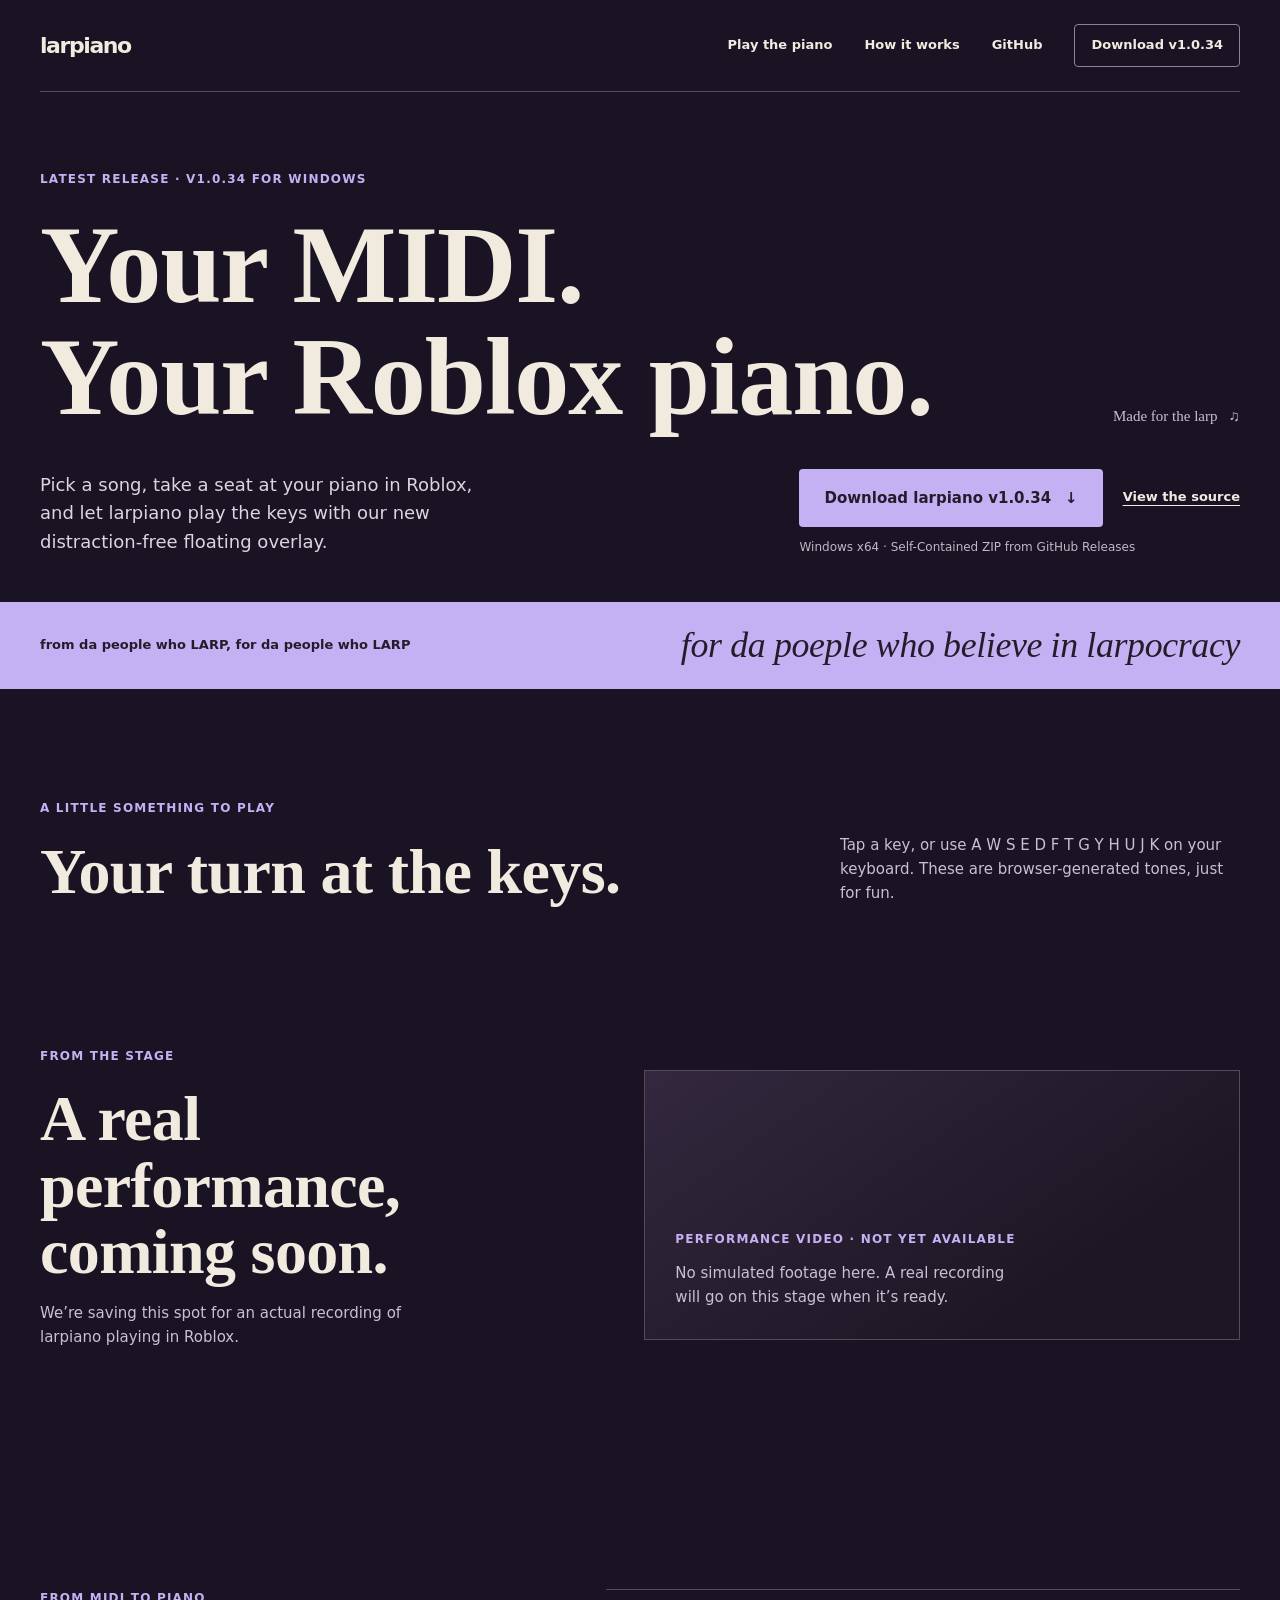
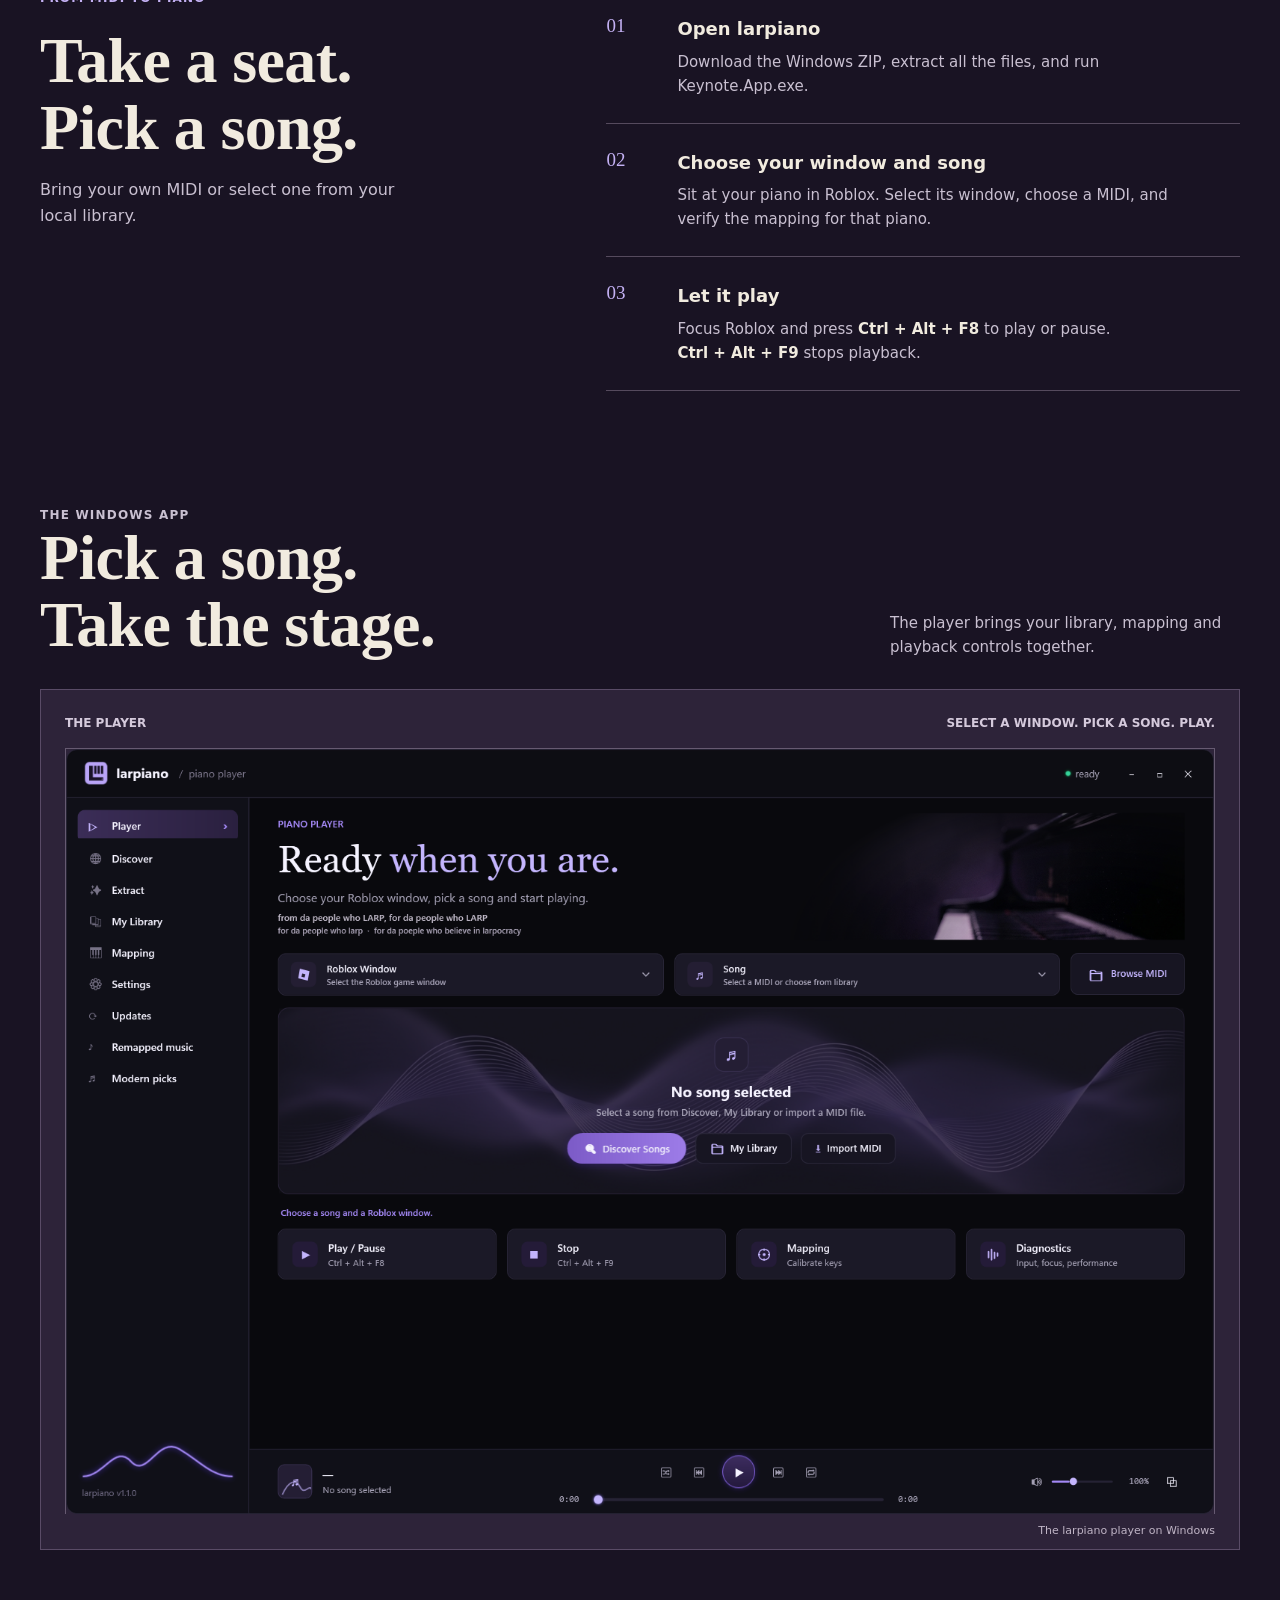
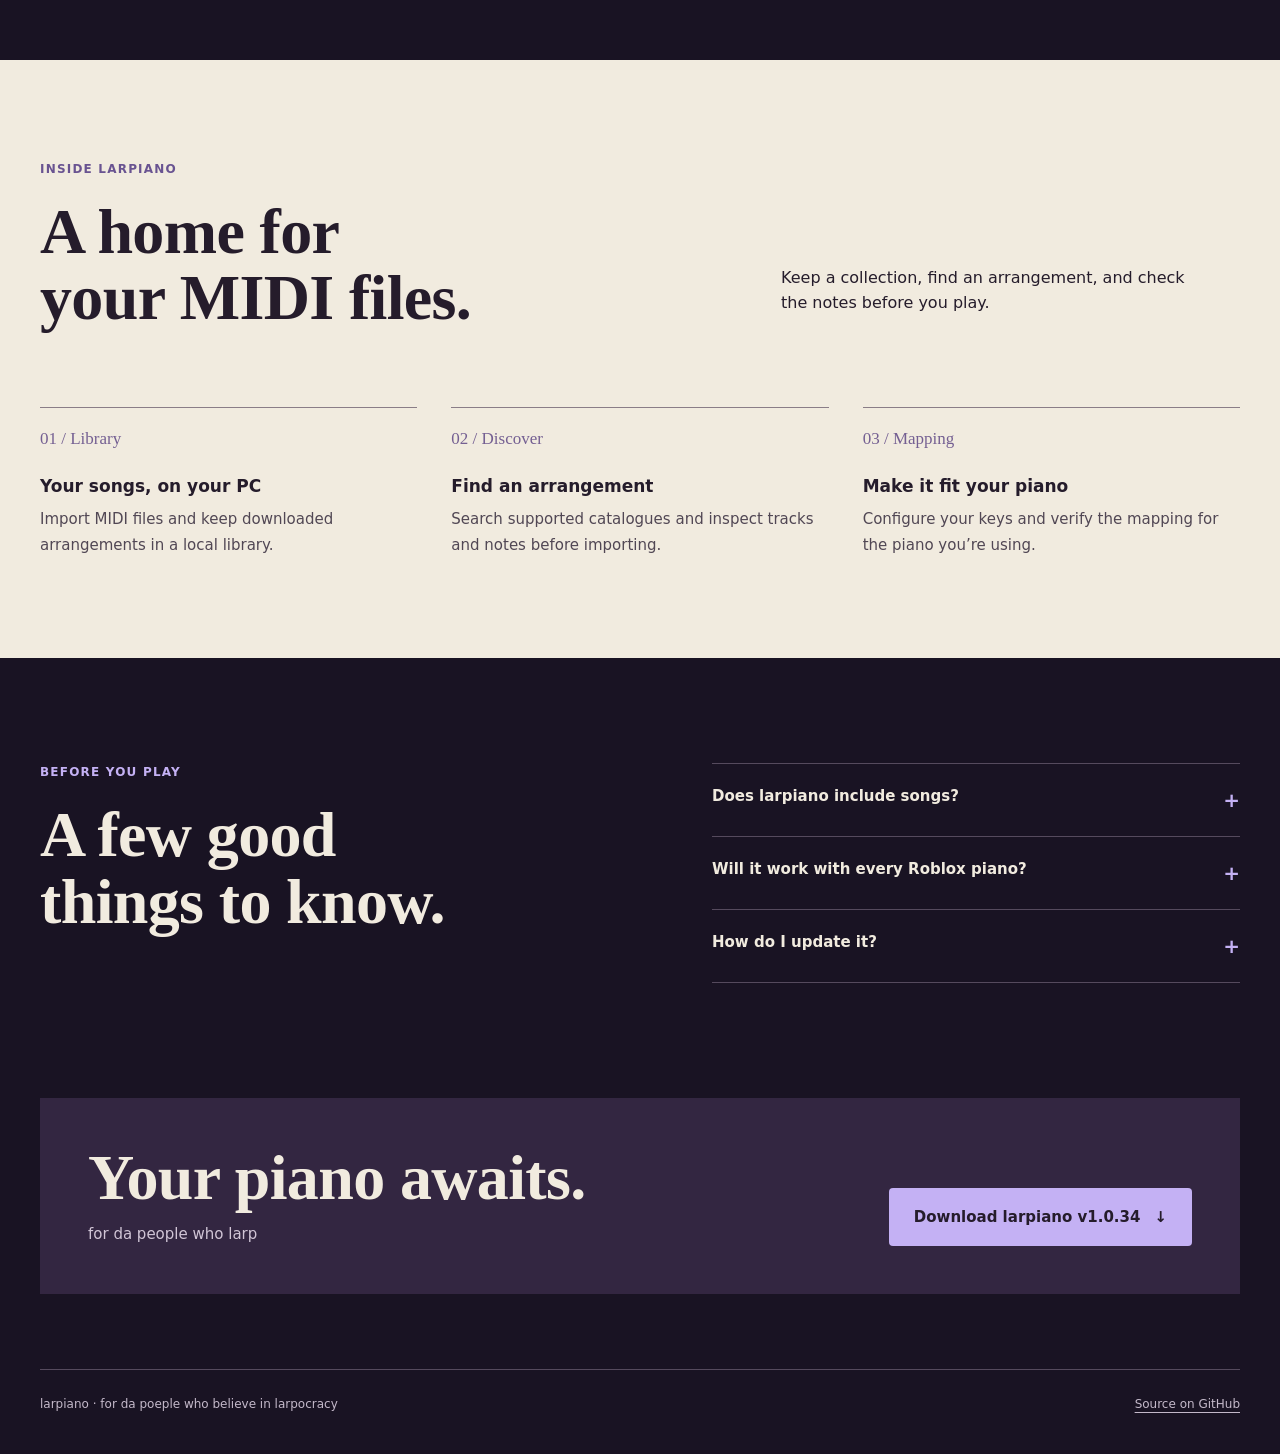
==== website/index.html @ 7418c9a8 "feat(website): update landing page download references for version 1.0.34" ====
<!doctype html>
<html lang="en">
<head>
<meta charset="utf-8">
<meta name="viewport" content="width=device-width, initial-scale=1">
<meta name="description" content="larpiano is a Windows MIDI player for Roblox pianos. Choose a song, focus your piano and play.">
<link rel="canonical" href="https://larpiano.portways.app/">
<meta property="og:type" content="website">
<meta property="og:site_name" content="larpiano">
<meta property="og:title" content="larpiano | for da people who larp">
<meta property="og:description" content="Pick a MIDI, take a seat at your Roblox piano, and let larpiano play the keys.">
<meta property="og:url" content="https://larpiano.portways.app/">
<meta property="og:image" content="https://larpiano.portways.app/assets/social-preview.png">
<meta property="og:image:type" content="image/png">
<meta property="og:image:width" content="1200">
<meta property="og:image:height" content="630">
<meta property="og:image:alt" content="larpiano: Your MIDI. Your Roblox piano. A piano-roll illustration.">
<meta name="twitter:card" content="summary_large_image">
<meta name="twitter:title" content="larpiano | for da people who larp">
<meta name="twitter:description" content="Pick a MIDI, take a seat at your Roblox piano, and let larpiano play the keys.">
<meta name="twitter:image" content="https://larpiano.portways.app/assets/social-preview.png">
<meta name="twitter:image:alt" content="larpiano: Your MIDI. Your Roblox piano. A piano-roll illustration.">
<meta name="theme-color" content="#191323">
<link rel="icon" href="assets/favicon.svg" type="image/svg+xml">
<title>larpiano | for da people who larp</title>
<link rel="stylesheet" href="piano.css">
<link rel="stylesheet" href="demo.css">
<script defer src="piano.js"></script>
<script defer src="demo.js"></script>
<link rel="preload" href="assets/fonts/manrope.ttf" as="font" type="font/ttf" crossorigin>
<link rel="preload" href="assets/fonts/fraunces.ttf" as="font" type="font/ttf" crossorigin>
<style>
@font-face{font-family:Manrope;src:url('assets/fonts/manrope.ttf') format('truetype');font-weight:200 800;font-display:swap}
@font-face{font-family:Fraunces;src:url('assets/fonts/fraunces.ttf') format('truetype');font-weight:100 900;font-display:swap}
:root{color-scheme:dark;--dark:#191323;--paper:#f1ebdf;--lavender:#c4b1f4;--muted:#c9c0d1;--line:#554a5d;--ink:#251c2b;--wrap:1320px}
*{box-sizing:border-box}html{scroll-behavior:smooth}body{margin:0;background:var(--dark);color:var(--paper);font:15px/1.6 Manrope,system-ui,sans-serif}a{color:inherit;cursor:pointer}a:focus-visible,summary:focus-visible{outline:3px solid var(--lavender);outline-offset:5px}a:hover{text-decoration-thickness:2px}a:active{opacity:.75}img{display:block;max-width:100%}.wrap{width:min(var(--wrap),calc(100% - 80px));margin-inline:auto}
.nav{height:92px;display:flex;align-items:center;justify-content:space-between;border-bottom:1px solid var(--line)}.wordmark{font-size:22px;letter-spacing:-.065em;font-weight:800;text-decoration:none}.nav-links{display:flex;align-items:center;gap:32px}.nav-links a{text-decoration:none;font-size:13px;font-weight:700}.nav-links a:hover{text-decoration:underline;text-underline-offset:5px}.nav-download{border:1px solid #8d80a0;padding:10px 16px;border-radius:4px}
.hero{padding:78px 0 0}.hero-head{display:grid;grid-template-columns:minmax(0,1fr) auto;align-items:end;gap:28px}.hero-kicker{font-size:12px;font-weight:800;letter-spacing:.1em;text-transform:uppercase;color:var(--lavender)}h1{font:600 clamp(65px,8.6vw,130px)/1.02 Fraunces,Georgia,serif;letter-spacing:-.01em;margin:20px 0 0;max-width:1000px}.hero-index{font:400 15px Fraunces,Georgia,serif;color:var(--muted);padding-bottom:9px;white-space:nowrap}.hero-under{display:flex;justify-content:space-between;align-items:end;gap:30px;margin:35px 0 45px}.hero-copy{font-size:18px;line-height:1.6;max-width:450px;color:#ddd4e1;margin:0}.actions{display:flex;gap:20px;align-items:center;flex-wrap:wrap}.download{display:inline-flex;align-items:center;justify-content:center;gap:14px;background:var(--lavender);color:var(--ink);padding:15px 23px;min-height:53px;text-decoration:none;font-weight:800;border:2px solid transparent;border-radius:4px}.download:hover{background:#dacfff}.download:focus-visible{outline-color:#fff}.source{font-size:13px;font-weight:700;text-underline-offset:4px}.release-note{font-size:12px;color:#c1b7c7;margin:11px 0 0}
.product-wrap{position:relative;background:#2d2339;border:1px solid #594b66;padding:24px 24px 0}.product-top{display:flex;justify-content:space-between;gap:20px;color:#d5cadc;font-size:12px;font-weight:700;padding-bottom:15px}.product-image{width:100%;height:auto;border:1px solid #665a71;border-bottom:0}.caption{color:#bfb4c5;font-size:11px;text-align:right;margin:8px 0 0;padding-bottom:9px}
.slogan{background:var(--lavender);color:var(--ink);margin-top:0}.slogan-inner{display:flex;align-items:center;justify-content:space-between;gap:24px;padding:24px 0}.slogan strong{font-size:13px;font-weight:800}.slogan em{font:italic 500 clamp(22px,2.8vw,36px)/1.1 Fraunces,Georgia,serif;letter-spacing:-.01em}
.main-section{padding:115px 0}.intro{display:grid;grid-template-columns:.8fr 1.2fr;gap:12%}.section-label{font-size:12px;letter-spacing:.1em;font-weight:800;text-transform:uppercase;color:var(--lavender);margin:0 0 20px}.heading{font:550 clamp(42px,5vw,72px)/1.04 Fraunces,Georgia,serif;letter-spacing:-.01em;margin:0}.intro-copy{font-size:16px;color:var(--muted);max-width:360px}.steps{border-top:1px solid var(--line)}.step{display:grid;grid-template-columns:55px 1fr;gap:16px;border-bottom:1px solid var(--line);padding:25px 0}.step-no{font:500 19px Fraunces,Georgia,serif;color:var(--lavender)}.step h3{font-size:18px;margin:0 0 6px}.step p{color:var(--muted);margin:0;max-width:500px}.keys{font-weight:800;color:var(--paper);white-space:nowrap}
.features{background:var(--paper);color:var(--ink);padding:100px 0}.features-top{display:grid;grid-template-columns:1.1fr .9fr;gap:15%;align-items:end}.features .section-label{color:#695391}.features .heading{max-width:520px}.features-top p:last-child{font-size:16px;max-width:420px}.feature-list{display:grid;grid-template-columns:repeat(3,1fr);gap:34px;margin-top:75px}.feature{border-top:1px solid #8a7d87;padding-top:19px}.feature span{font:500 17px Fraunces,Georgia,serif;color:#745f92}.feature h3{font-size:17px;margin:22px 0 7px}.feature p{color:#514754;margin:0;line-height:1.7}
.faq{display:grid;grid-template-columns:1fr 1fr;gap:12%;padding:105px 0}.questions{border-top:1px solid var(--line)}details{border-bottom:1px solid var(--line)}summary{list-style:none;cursor:pointer;padding:20px 0;font-weight:800;display:flex;justify-content:space-between;gap:20px}summary::-webkit-details-marker{display:none}summary:after{content:'+';font-size:20px;color:var(--lavender)}details[open] summary:after{content:'−'}details p{margin:0 0 20px;color:var(--muted);max-width:540px}
.end{padding:10px 0 75px}.end-panel{background:#332641;padding:48px;display:flex;justify-content:space-between;align-items:end;gap:30px}.end h2{font:550 clamp(39px,5vw,65px)/1 Fraunces,Georgia,serif;letter-spacing:-.01em;margin:0}.end p{color:#d1c5d6;margin:12px 0 0}.foot{border-top:1px solid var(--line);display:flex;justify-content:space-between;gap:20px;padding:25px 0 40px;font-size:12px;color:#c4b9ca}.foot a{text-underline-offset:4px}
@media(max-width:850px){.wrap{width:calc(100% - 40px)}.nav{height:74px}.nav-links{gap:16px}.nav-links a:not(.nav-download){display:none}.hero{padding-top:60px}.hero-head{display:block}.hero-index{display:none}.hero-under{align-items:start;flex-direction:column;margin:28px 0 35px}.product-wrap{padding:13px 13px 0}.product-top{font-size:10px}.slogan-inner{align-items:flex-start;flex-direction:column}.intro,.features-top,.faq{grid-template-columns:1fr;gap:34px}.main-section,.faq{padding:75px 0}.features{padding:75px 0}.feature-list{grid-template-columns:1fr;gap:30px;margin-top:45px}.feature h3{margin-top:10px}.end-panel{padding:30px;align-items:start;flex-direction:column}.foot{flex-direction:column}}
@media(max-width:440px){.wrap{width:calc(100% - 32px)}h1{font-size:clamp(53px,13vw,65px)}.hero-copy{font-size:16px}.product-top span:last-child{display:none}.step{grid-template-columns:36px 1fr}.slogan em{font-size:23px}.actions{gap:14px}.nav-download{padding:9px 12px}}
.play-section{padding:110px 0}.play-heading{display:flex;justify-content:space-between;align-items:end;gap:32px;margin-bottom:32px}.play-heading p:last-child{max-width:400px;color:var(--muted);margin:0}.play-section .heading{max-width:650px}.demo-note{font-size:12px;color:var(--muted);margin:12px 0 0}.performance{padding:0 0 110px}.performance-grid{display:grid;grid-template-columns:1fr 1.2fr;gap:9%;align-items:center}.performance-copy{color:var(--muted);max-width:420px}.performance-card{min-height:270px;display:flex;flex-direction:column;justify-content:end;align-items:start;padding:30px;border:1px solid var(--line);background:linear-gradient(145deg,#33283e,#1d1725 72%)}.performance-card span{font-size:12px;letter-spacing:.1em;text-transform:uppercase;color:var(--lavender);font-weight:800}.performance-card p{max-width:350px;margin:12px 0 0;color:var(--muted)}.player-preview{padding:0 0 110px}.player-preview .product-wrap{margin-top:30px}.player-preview-header{display:flex;align-items:end;justify-content:space-between;gap:30px}.player-preview-header p{color:var(--muted);max-width:350px;margin:0}
@media(max-width:850px){.play-section{padding:75px 0}.play-heading,.player-preview-header{align-items:start;flex-direction:column}.performance-grid{grid-template-columns:1fr;gap:30px}.performance,.player-preview{padding-bottom:75px}}
@media(prefers-reduced-motion:reduce){html{scroll-behavior:auto}}
</style>
</head>
<body>
<header class="wrap nav"><a href="#top" class="wordmark">larpiano</a><nav class="nav-links" aria-label="Main navigation"><a href="#play">Play the piano</a><a href="#how">How it works</a><a href="https://github.com/ojeshfrrr/larpiano">GitHub</a><a class="nav-download" href="https://github.com/ojeshfrrr/larpiano/releases/latest/download/larpiano-windows-x64.zip">Download v1.0.34</a></nav></header>
<main id="top">
<section class="wrap hero" aria-labelledby="hero-title"><div class="hero-head"><div><div class="hero-kicker">Latest Release · v1.0.34 for Windows</div><h1 id="hero-title">Your MIDI.<br>Your Roblox piano.</h1></div><div class="hero-index">Made for the larp &nbsp; ♫</div></div><div class="hero-under"><p class="hero-copy">Pick a song, take a seat at your piano in Roblox, and let larpiano play the keys with our new distraction-free floating overlay.</p><div><div class="actions"><a class="download" href="https://github.com/ojeshfrrr/larpiano/releases/latest/download/larpiano-windows-x64.zip">Download larpiano v1.0.34 <span aria-hidden="true">↓</span></a><a class="source" href="https://github.com/ojeshfrrr/larpiano">View the source</a></div><p class="release-note">Windows x64 · Self-Contained ZIP from GitHub Releases</p></div></div><div id="midi-demo" data-larp-demo></div><noscript>Enable JavaScript to try the interactive demo and piano.</noscript></section>
<div class="slogan"><div class="wrap slogan-inner"><strong>from da people who LARP, for da people who LARP</strong><em>for da poeple who believe in larpocracy</em></div></div>
<section id="play" class="wrap play-section" aria-labelledby="play-title"><div class="play-heading"><div><p class="section-label">A little something to play</p><h2 class="heading" id="play-title">Your turn at the keys.</h2></div><p>Tap a key, or use A W S E D F T G Y H U J K on your keyboard. These are browser-generated tones, just for fun.</p></div><div id="playable-piano" aria-label="Play piano"></div></section>
<section class="wrap performance" aria-labelledby="performance-title"><div class="performance-grid"><div><p class="section-label">From the stage</p><h2 class="heading" id="performance-title">A real performance,<br>coming soon.</h2><p class="performance-copy">We’re saving this spot for an actual recording of larpiano playing in Roblox.</p></div><div class="performance-card"><span>Performance video · not yet available</span><p>No simulated footage here. A real recording will go on this stage when it’s ready.</p></div></div></section>
<section id="how" class="wrap main-section intro"><div><p class="section-label">From MIDI to piano</p><h2 class="heading">Take a seat.<br>Pick a song.</h2><p class="intro-copy">Bring your own MIDI or select one from your local library.</p></div><div class="steps"><article class="step"><span class="step-no">01</span><div><h3>Open larpiano</h3><p>Download the Windows ZIP, extract all the files, and run Keynote.App.exe.</p></div></article><article class="step"><span class="step-no">02</span><div><h3>Choose your window and song</h3><p>Sit at your piano in Roblox. Select its window, choose a MIDI, and verify the mapping for that piano.</p></div></article><article class="step"><span class="step-no">03</span><div><h3>Let it play</h3><p>Focus Roblox and press <span class="keys">Ctrl + Alt + F8</span> to play or pause. <span class="keys">Ctrl + Alt + F9</span> stops playback.</p></div></article></div></section>
<section class="wrap player-preview" aria-labelledby="player-title"><div class="player-preview-header"><div><p class="section-label">The Windows app</p><h2 class="heading" id="player-title">Pick a song.<br>Take the stage.</h2></div><p>The player brings your library, mapping and playback controls together.</p></div><div class="product-wrap"><div class="product-top"><span>THE PLAYER</span><span>SELECT A WINDOW. PICK A SONG. PLAY.</span></div><img class="product-image" src="assets/player.png" width="1280" height="720" alt="The larpiano player with window and song selectors and playback controls" loading="lazy"><p class="caption">The larpiano player on Windows</p></div></section>
<section id="features" class="features"><div class="wrap"><div class="features-top"><div><p class="section-label">Inside larpiano</p><h2 class="heading">A home for<br>your MIDI files.</h2></div><p>Keep a collection, find an arrangement, and check the notes before you play.</p></div><div class="feature-list"><article class="feature"><span>01 / Library</span><h3>Your songs, on your PC</h3><p>Import MIDI files and keep downloaded arrangements in a local library.</p></article><article class="feature"><span>02 / Discover</span><h3>Find an arrangement</h3><p>Search supported catalogues and inspect tracks and notes before importing.</p></article><article class="feature"><span>03 / Mapping</span><h3>Make it fit your piano</h3><p>Configure your keys and verify the mapping for the piano you’re using.</p></article></div></div></section>
<section class="wrap faq"><div><p class="section-label">Before you play</p><h2 class="heading">A few good<br>things to know.</h2></div><div class="questions"><details><summary>Does larpiano include songs?</summary><p>Open Remapped Music in the app to download piano arrangements from the shared library, or import your own MIDI files. Check your piano mapping before you play.</p></details><details><summary>Will it work with every Roblox piano?</summary><p>Piano layouts differ. Configure and verify your mapping for the specific piano before playback.</p></details><details><summary>How do I update it?</summary><p>The Updater tab checks GitHub Releases. Download a new ZIP and install it manually.</p></details></div></section>
<section class="wrap end"><div class="end-panel"><div><h2>Your piano awaits.</h2><p>for da people who larp</p></div><a class="download" href="https://github.com/ojeshfrrr/larpiano/releases/latest/download/larpiano-windows-x64.zip">Download larpiano v1.0.34 <span aria-hidden="true">↓</span></a></div></section>
</main><footer class="wrap foot"><span>larpiano · for da poeple who believe in larpocracy</span><a href="https://github.com/ojeshfrrr/larpiano">Source on GitHub</a></footer>
</body></html>
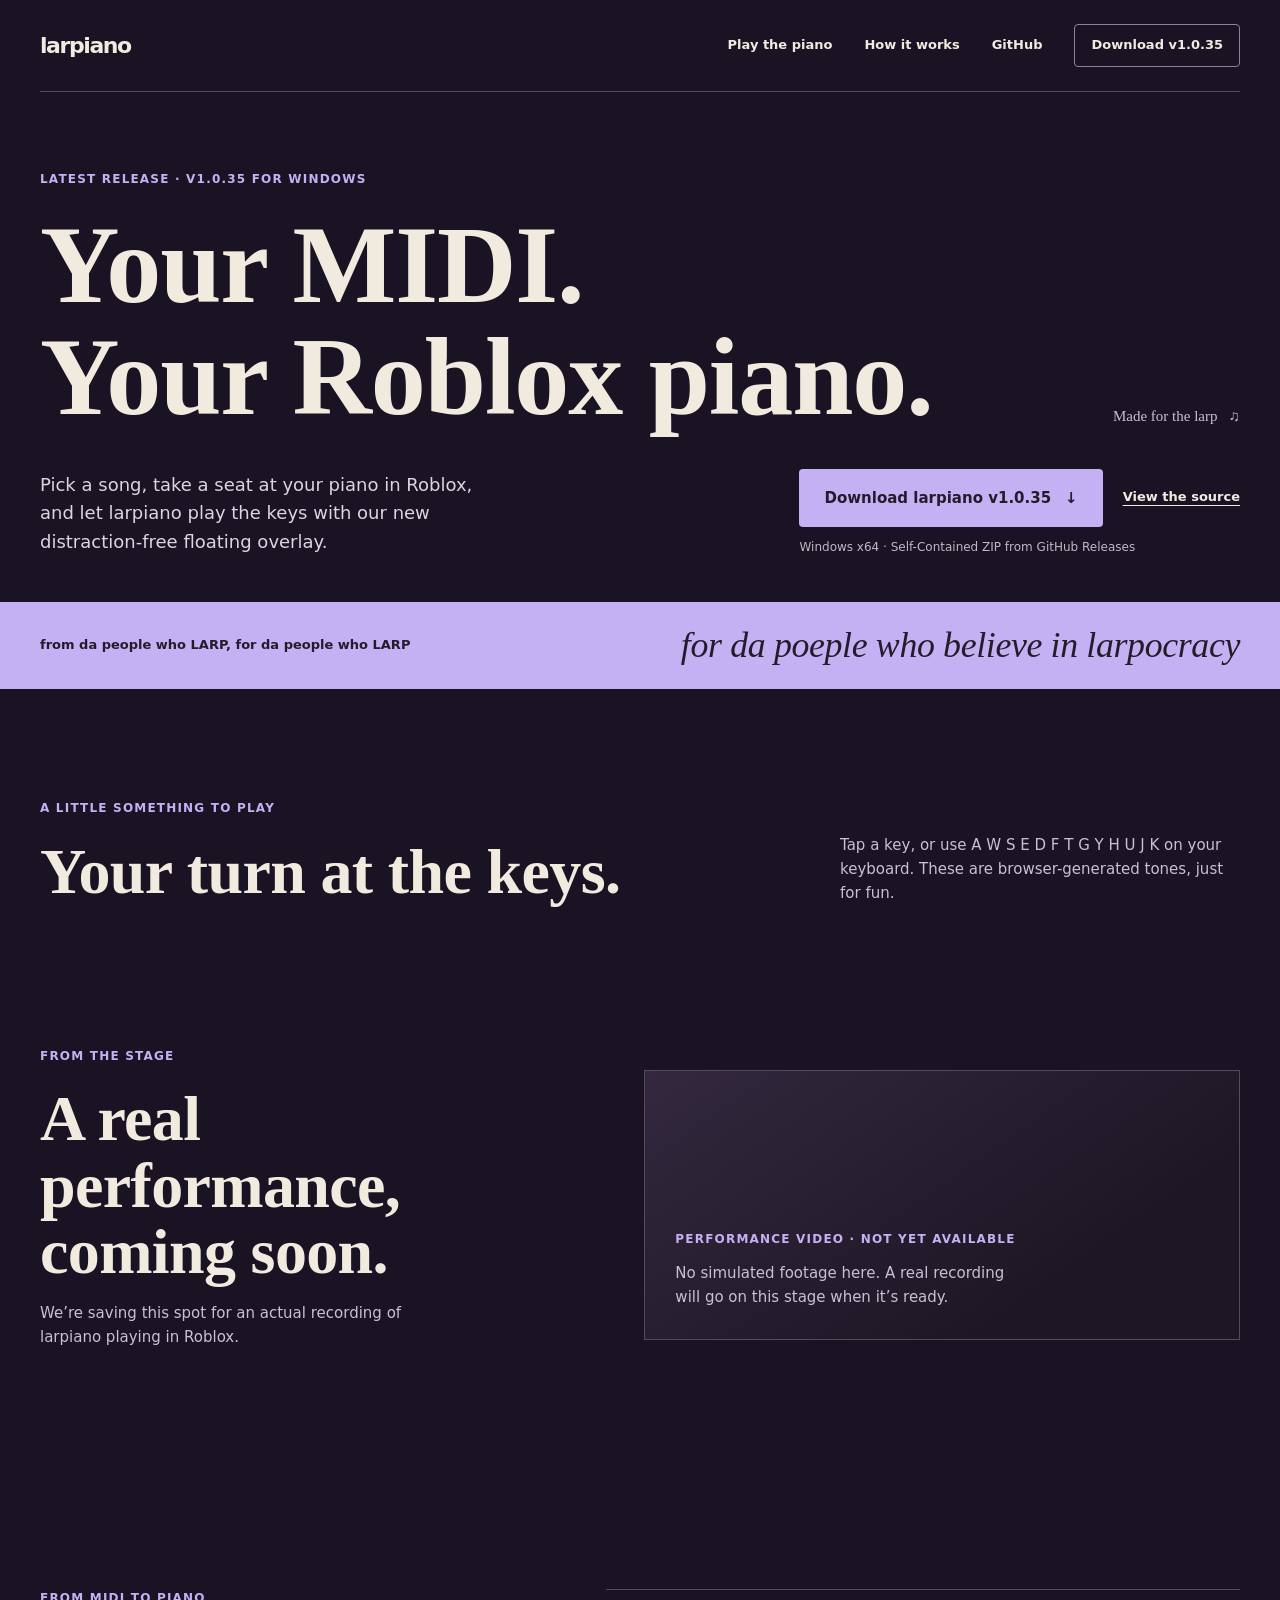
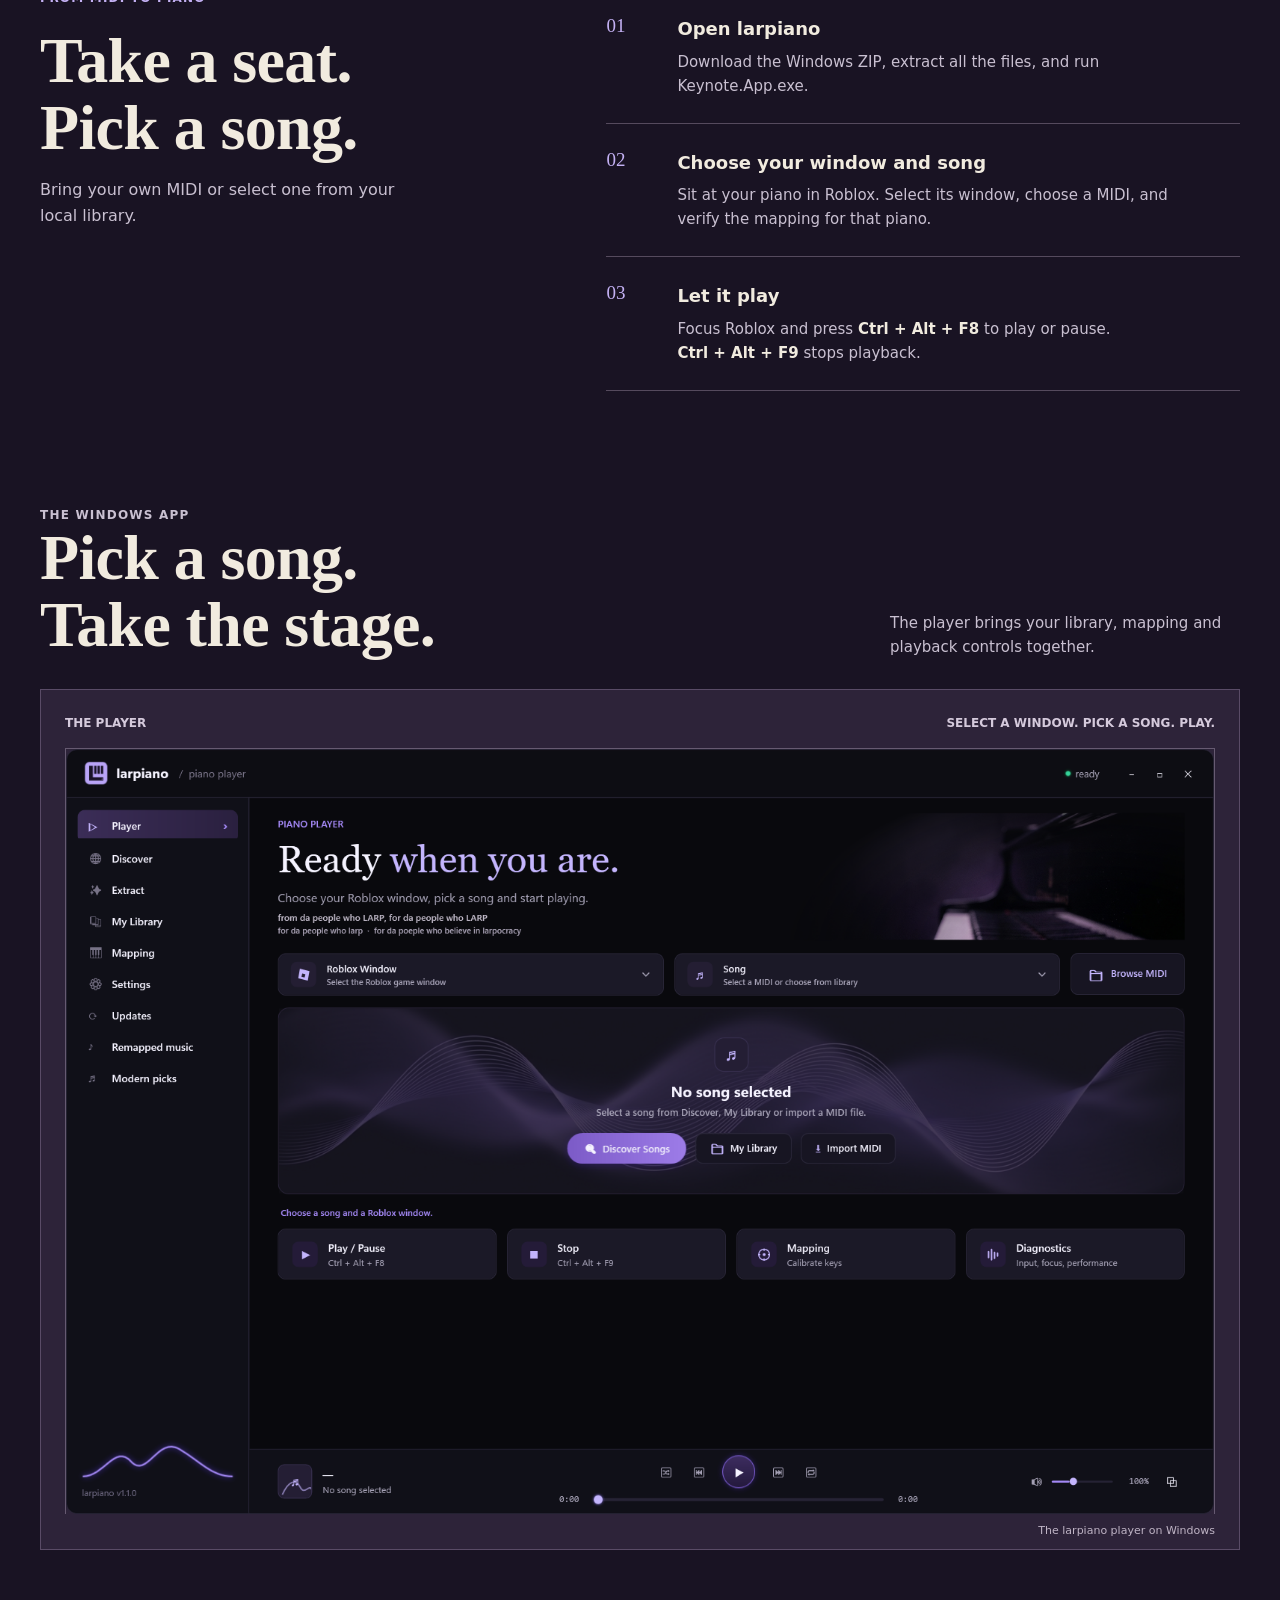
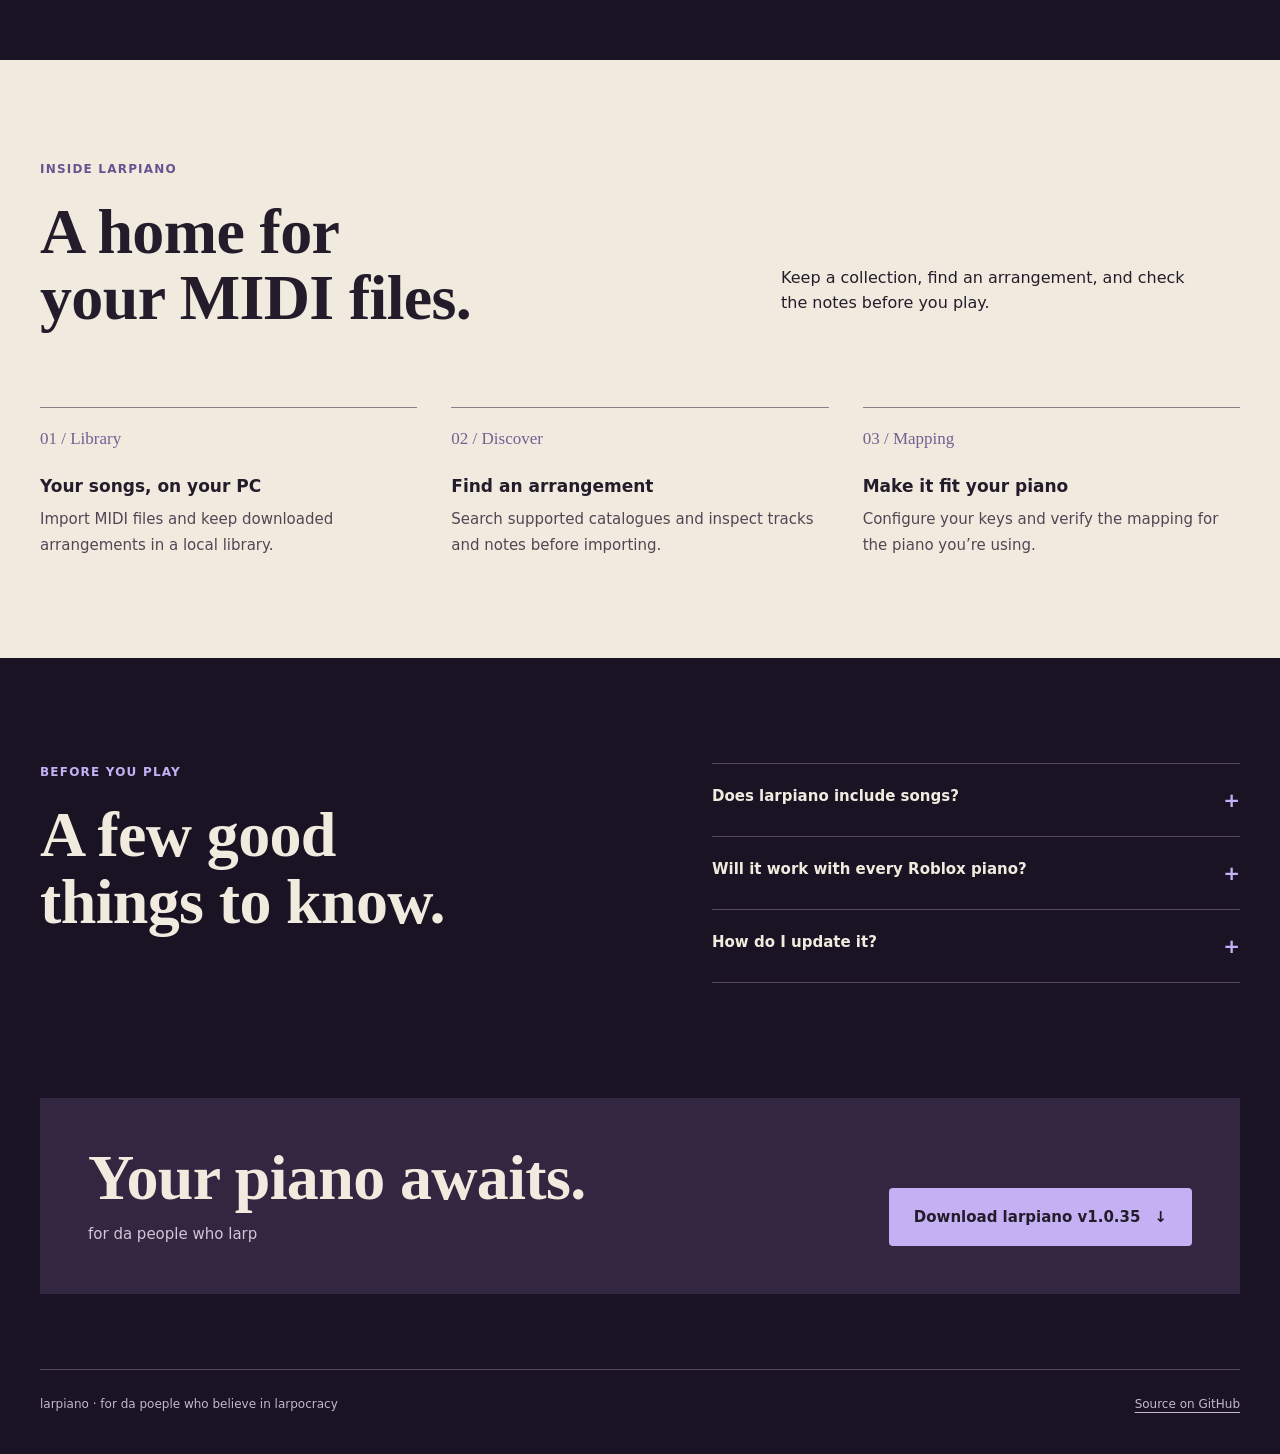
==== commit ad1be050: "feat(website): update landing page download references for version 1.0.35" ====
--- a/website/index.html
+++ b/website/index.html
@@ -50,9 +50,9 @@
 </style>
 </head>
 <body>
-<header class="wrap nav"><a href="#top" class="wordmark">larpiano</a><nav class="nav-links" aria-label="Main navigation"><a href="#play">Play the piano</a><a href="#how">How it works</a><a href="https://github.com/ojeshfrrr/larpiano">GitHub</a><a class="nav-download" href="https://github.com/ojeshfrrr/larpiano/releases/latest/download/larpiano-windows-x64.zip">Download v1.0.34</a></nav></header>
+<header class="wrap nav"><a href="#top" class="wordmark">larpiano</a><nav class="nav-links" aria-label="Main navigation"><a href="#play">Play the piano</a><a href="#how">How it works</a><a href="https://github.com/ojeshfrrr/larpiano">GitHub</a><a class="nav-download" href="https://github.com/ojeshfrrr/larpiano/releases/latest/download/larpiano-windows-x64.zip">Download v1.0.35</a></nav></header>
 <main id="top">
-<section class="wrap hero" aria-labelledby="hero-title"><div class="hero-head"><div><div class="hero-kicker">Latest Release · v1.0.34 for Windows</div><h1 id="hero-title">Your MIDI.<br>Your Roblox piano.</h1></div><div class="hero-index">Made for the larp &nbsp; ♫</div></div><div class="hero-under"><p class="hero-copy">Pick a song, take a seat at your piano in Roblox, and let larpiano play the keys with our new distraction-free floating overlay.</p><div><div class="actions"><a class="download" href="https://github.com/ojeshfrrr/larpiano/releases/latest/download/larpiano-windows-x64.zip">Download larpiano v1.0.34 <span aria-hidden="true">↓</span></a><a class="source" href="https://github.com/ojeshfrrr/larpiano">View the source</a></div><p class="release-note">Windows x64 · Self-Contained ZIP from GitHub Releases</p></div></div><div id="midi-demo" data-larp-demo></div><noscript>Enable JavaScript to try the interactive demo and piano.</noscript></section>
+<section class="wrap hero" aria-labelledby="hero-title"><div class="hero-head"><div><div class="hero-kicker">Latest Release · v1.0.35 for Windows</div><h1 id="hero-title">Your MIDI.<br>Your Roblox piano.</h1></div><div class="hero-index">Made for the larp &nbsp; ♫</div></div><div class="hero-under"><p class="hero-copy">Pick a song, take a seat at your piano in Roblox, and let larpiano play the keys with our new distraction-free floating overlay.</p><div><div class="actions"><a class="download" href="https://github.com/ojeshfrrr/larpiano/releases/latest/download/larpiano-windows-x64.zip">Download larpiano v1.0.35 <span aria-hidden="true">↓</span></a><a class="source" href="https://github.com/ojeshfrrr/larpiano">View the source</a></div><p class="release-note">Windows x64 · Self-Contained ZIP from GitHub Releases</p></div></div><div id="midi-demo" data-larp-demo></div><noscript>Enable JavaScript to try the interactive demo and piano.</noscript></section>
 <div class="slogan"><div class="wrap slogan-inner"><strong>from da people who LARP, for da people who LARP</strong><em>for da poeple who believe in larpocracy</em></div></div>
 <section id="play" class="wrap play-section" aria-labelledby="play-title"><div class="play-heading"><div><p class="section-label">A little something to play</p><h2 class="heading" id="play-title">Your turn at the keys.</h2></div><p>Tap a key, or use A W S E D F T G Y H U J K on your keyboard. These are browser-generated tones, just for fun.</p></div><div id="playable-piano" aria-label="Play piano"></div></section>
 <section class="wrap performance" aria-labelledby="performance-title"><div class="performance-grid"><div><p class="section-label">From the stage</p><h2 class="heading" id="performance-title">A real performance,<br>coming soon.</h2><p class="performance-copy">We’re saving this spot for an actual recording of larpiano playing in Roblox.</p></div><div class="performance-card"><span>Performance video · not yet available</span><p>No simulated footage here. A real recording will go on this stage when it’s ready.</p></div></div></section>
@@ -60,6 +60,6 @@
 <section class="wrap player-preview" aria-labelledby="player-title"><div class="player-preview-header"><div><p class="section-label">The Windows app</p><h2 class="heading" id="player-title">Pick a song.<br>Take the stage.</h2></div><p>The player brings your library, mapping and playback controls together.</p></div><div class="product-wrap"><div class="product-top"><span>THE PLAYER</span><span>SELECT A WINDOW. PICK A SONG. PLAY.</span></div><img class="product-image" src="assets/player.png" width="1280" height="720" alt="The larpiano player with window and song selectors and playback controls" loading="lazy"><p class="caption">The larpiano player on Windows</p></div></section>
 <section id="features" class="features"><div class="wrap"><div class="features-top"><div><p class="section-label">Inside larpiano</p><h2 class="heading">A home for<br>your MIDI files.</h2></div><p>Keep a collection, find an arrangement, and check the notes before you play.</p></div><div class="feature-list"><article class="feature"><span>01 / Library</span><h3>Your songs, on your PC</h3><p>Import MIDI files and keep downloaded arrangements in a local library.</p></article><article class="feature"><span>02 / Discover</span><h3>Find an arrangement</h3><p>Search supported catalogues and inspect tracks and notes before importing.</p></article><article class="feature"><span>03 / Mapping</span><h3>Make it fit your piano</h3><p>Configure your keys and verify the mapping for the piano you’re using.</p></article></div></div></section>
 <section class="wrap faq"><div><p class="section-label">Before you play</p><h2 class="heading">A few good<br>things to know.</h2></div><div class="questions"><details><summary>Does larpiano include songs?</summary><p>Open Remapped Music in the app to download piano arrangements from the shared library, or import your own MIDI files. Check your piano mapping before you play.</p></details><details><summary>Will it work with every Roblox piano?</summary><p>Piano layouts differ. Configure and verify your mapping for the specific piano before playback.</p></details><details><summary>How do I update it?</summary><p>The Updater tab checks GitHub Releases. Download a new ZIP and install it manually.</p></details></div></section>
-<section class="wrap end"><div class="end-panel"><div><h2>Your piano awaits.</h2><p>for da people who larp</p></div><a class="download" href="https://github.com/ojeshfrrr/larpiano/releases/latest/download/larpiano-windows-x64.zip">Download larpiano v1.0.34 <span aria-hidden="true">↓</span></a></div></section>
+<section class="wrap end"><div class="end-panel"><div><h2>Your piano awaits.</h2><p>for da people who larp</p></div><a class="download" href="https://github.com/ojeshfrrr/larpiano/releases/latest/download/larpiano-windows-x64.zip">Download larpiano v1.0.35 <span aria-hidden="true">↓</span></a></div></section>
 </main><footer class="wrap foot"><span>larpiano · for da poeple who believe in larpocracy</span><a href="https://github.com/ojeshfrrr/larpiano">Source on GitHub</a></footer>
 </body></html>
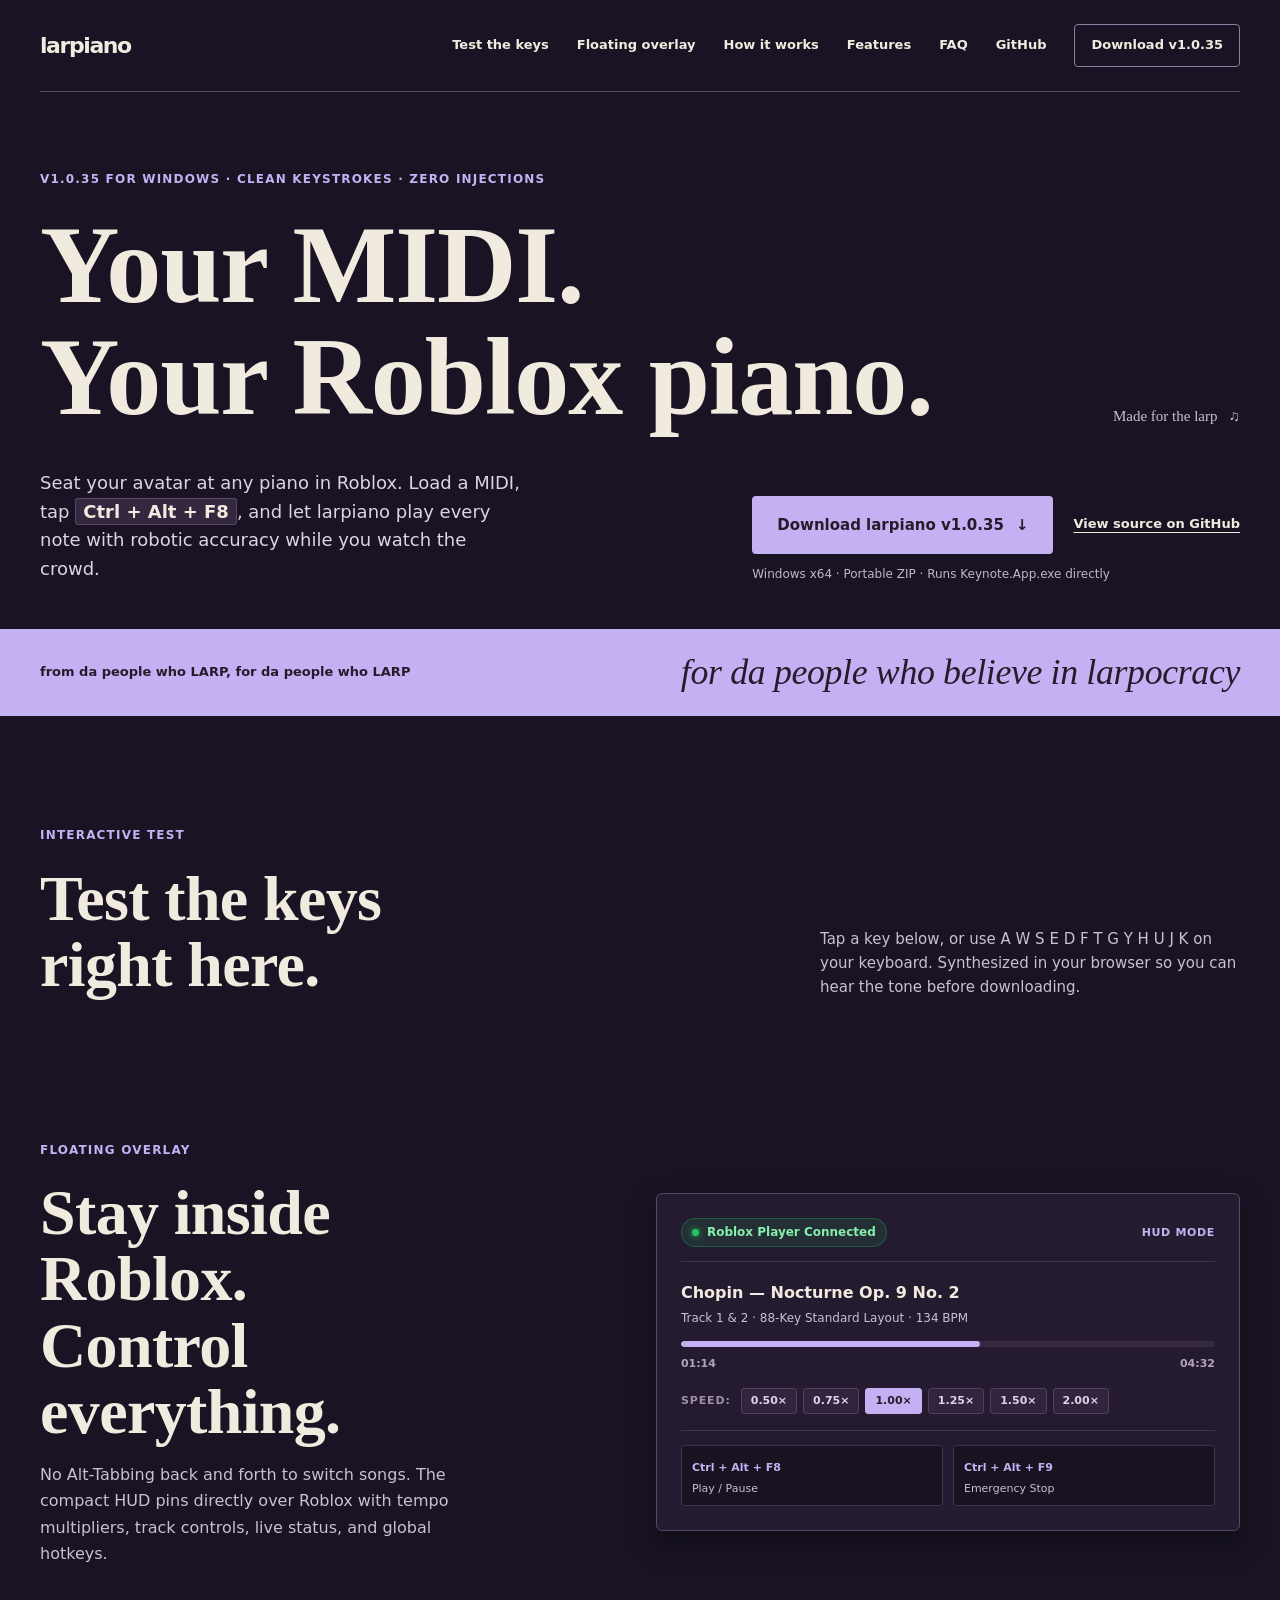
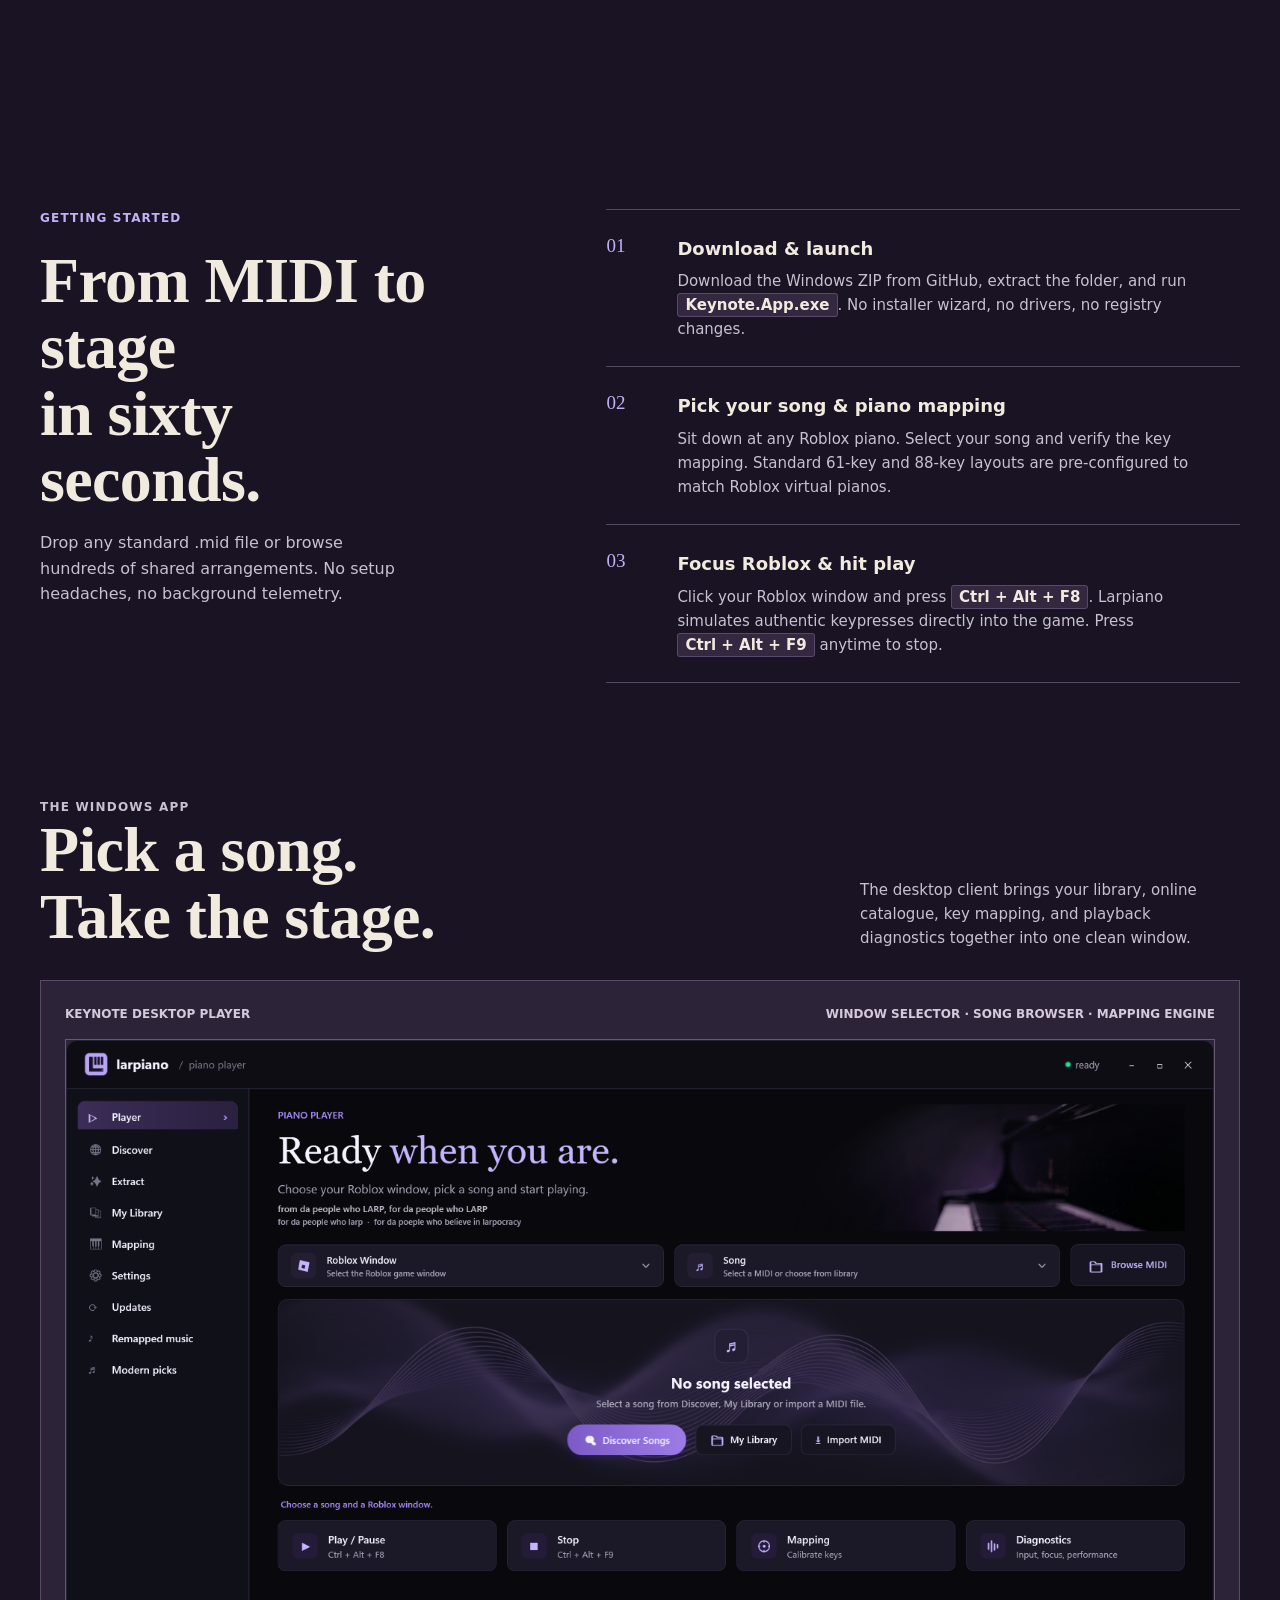
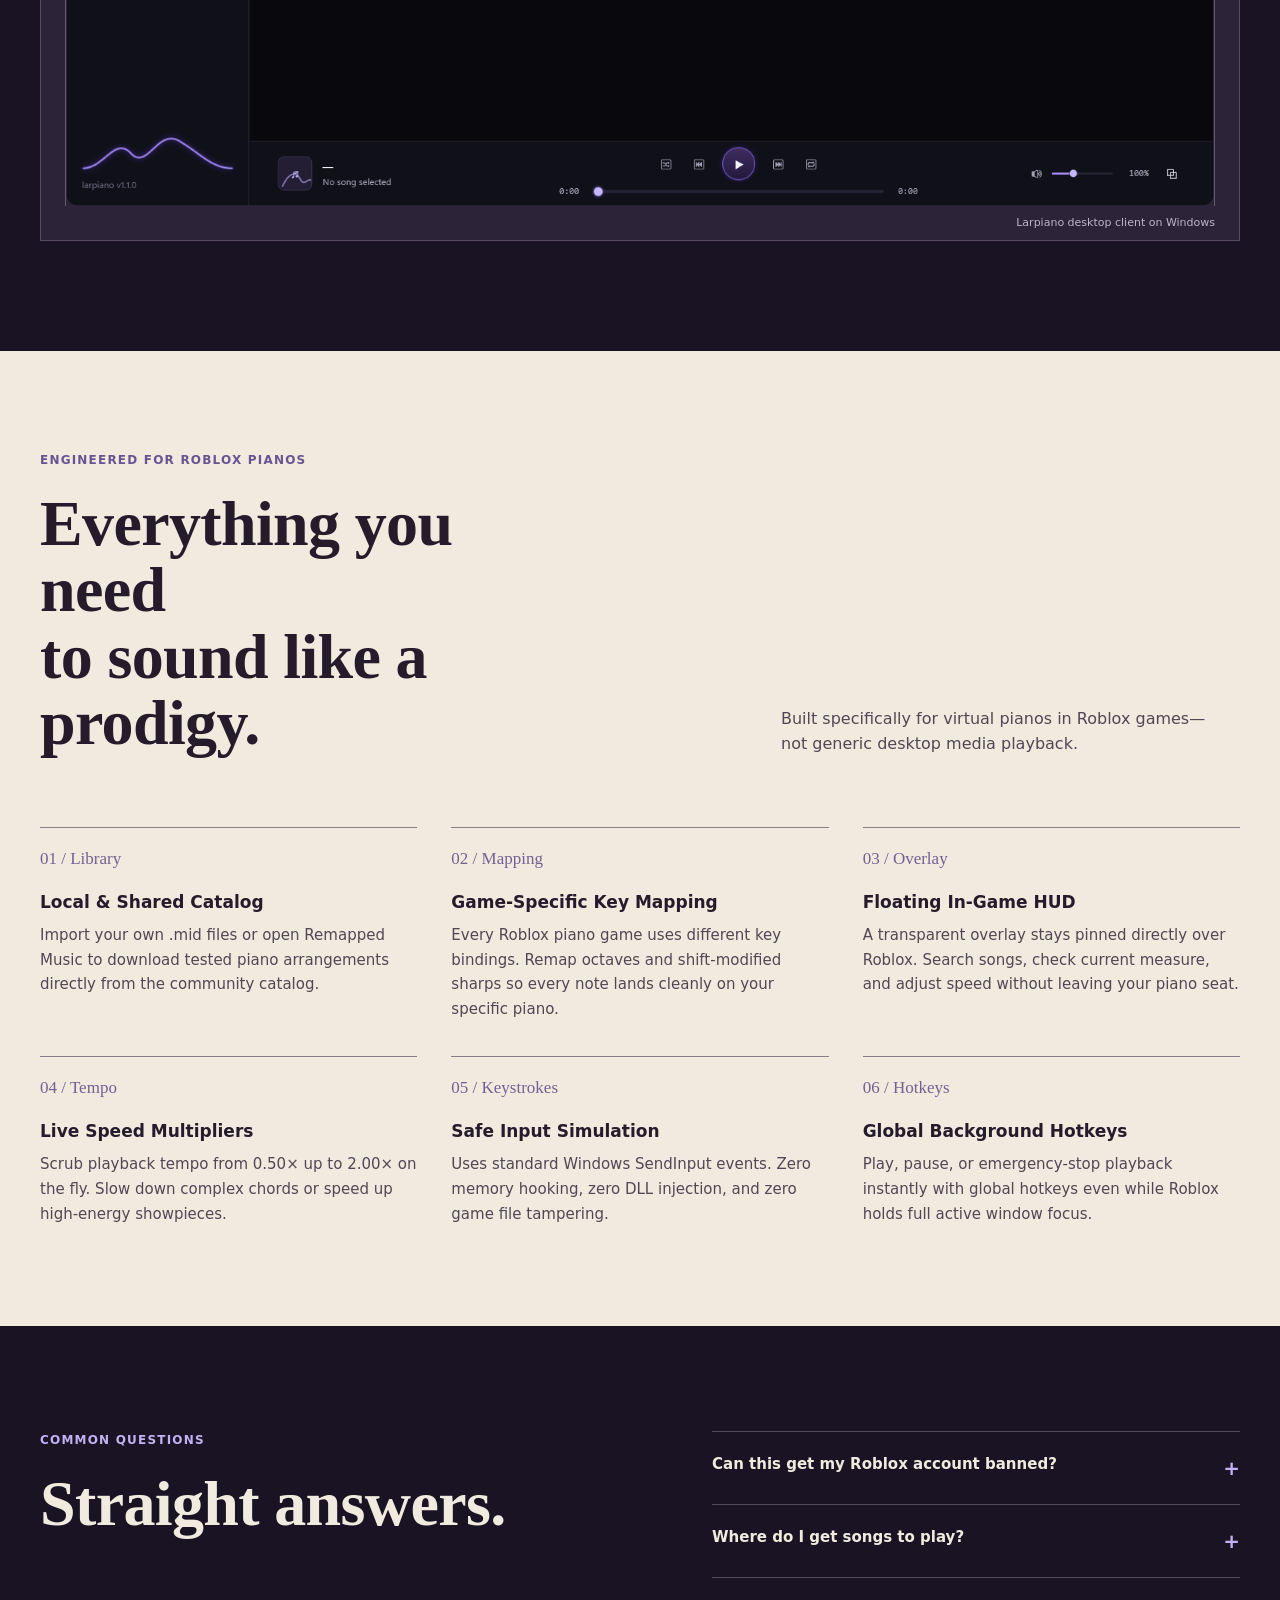
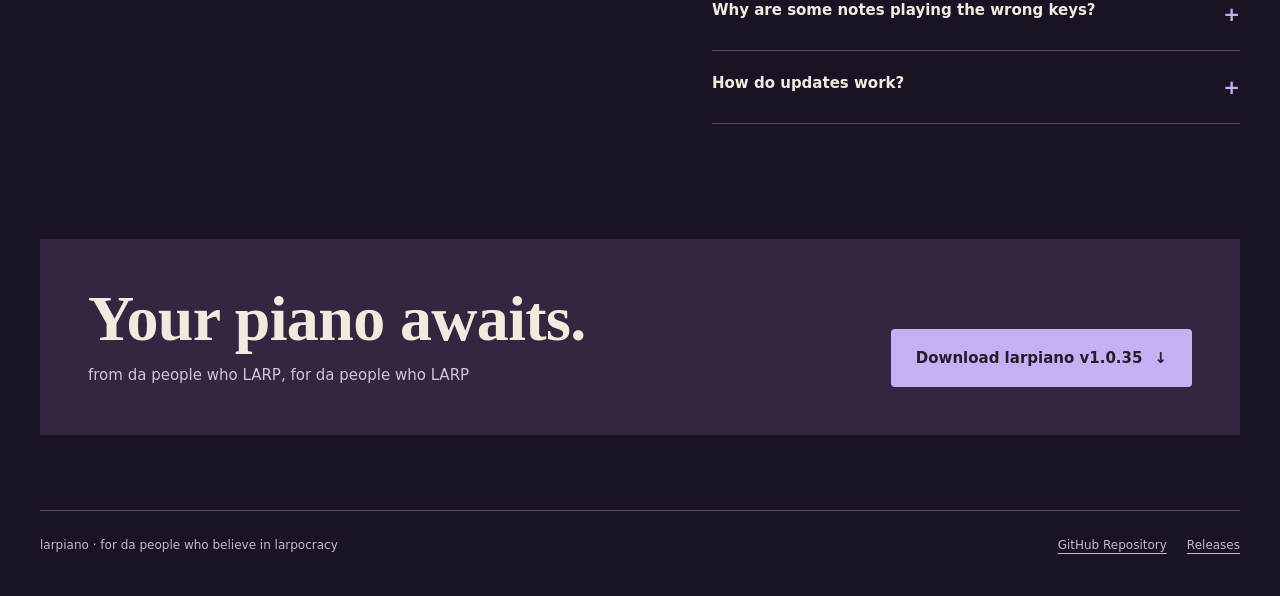
==== commit d79ecd43: "feat(admin): track complete modern control center frontend assets and components" ====
--- a/website/index.html
+++ b/website/index.html
@@ -3,11 +3,11 @@
 <head>
 <meta charset="utf-8">
 <meta name="viewport" content="width=device-width, initial-scale=1">
-<meta name="description" content="larpiano is a Windows MIDI player for Roblox pianos. Choose a song, focus your piano and play.">
+<meta name="description" content="larpiano is a Windows MIDI player and distraction-free overlay for Roblox pianos. Pick a song, seat your avatar, and press Ctrl+Alt+F8 to play.">
 <link rel="canonical" href="https://larpiano.portways.app/">
 <meta property="og:type" content="website">
 <meta property="og:site_name" content="larpiano">
-<meta property="og:title" content="larpiano | for da people who larp">
+<meta property="og:title" content="larpiano · for da people who larp">
 <meta property="og:description" content="Pick a MIDI, take a seat at your Roblox piano, and let larpiano play the keys.">
 <meta property="og:url" content="https://larpiano.portways.app/">
 <meta property="og:image" content="https://larpiano.portways.app/assets/social-preview.png">
@@ -16,13 +16,13 @@
 <meta property="og:image:height" content="630">
 <meta property="og:image:alt" content="larpiano: Your MIDI. Your Roblox piano. A piano-roll illustration.">
 <meta name="twitter:card" content="summary_large_image">
-<meta name="twitter:title" content="larpiano | for da people who larp">
+<meta name="twitter:title" content="larpiano · for da people who larp">
 <meta name="twitter:description" content="Pick a MIDI, take a seat at your Roblox piano, and let larpiano play the keys.">
 <meta name="twitter:image" content="https://larpiano.portways.app/assets/social-preview.png">
 <meta name="twitter:image:alt" content="larpiano: Your MIDI. Your Roblox piano. A piano-roll illustration.">
 <meta name="theme-color" content="#191323">
 <link rel="icon" href="assets/favicon.svg" type="image/svg+xml">
-<title>larpiano | for da people who larp</title>
+<title>larpiano · for da people who larp</title>
 <link rel="stylesheet" href="piano.css">
 <link rel="stylesheet" href="demo.css">
 <script defer src="piano.js"></script>
@@ -34,32 +34,271 @@
 @font-face{font-family:Fraunces;src:url('assets/fonts/fraunces.ttf') format('truetype');font-weight:100 900;font-display:swap}
 :root{color-scheme:dark;--dark:#191323;--paper:#f1ebdf;--lavender:#c4b1f4;--muted:#c9c0d1;--line:#554a5d;--ink:#251c2b;--wrap:1320px}
 *{box-sizing:border-box}html{scroll-behavior:smooth}body{margin:0;background:var(--dark);color:var(--paper);font:15px/1.6 Manrope,system-ui,sans-serif}a{color:inherit;cursor:pointer}a:focus-visible,summary:focus-visible{outline:3px solid var(--lavender);outline-offset:5px}a:hover{text-decoration-thickness:2px}a:active{opacity:.75}img{display:block;max-width:100%}.wrap{width:min(var(--wrap),calc(100% - 80px));margin-inline:auto}
-.nav{height:92px;display:flex;align-items:center;justify-content:space-between;border-bottom:1px solid var(--line)}.wordmark{font-size:22px;letter-spacing:-.065em;font-weight:800;text-decoration:none}.nav-links{display:flex;align-items:center;gap:32px}.nav-links a{text-decoration:none;font-size:13px;font-weight:700}.nav-links a:hover{text-decoration:underline;text-underline-offset:5px}.nav-download{border:1px solid #8d80a0;padding:10px 16px;border-radius:4px}
-.hero{padding:78px 0 0}.hero-head{display:grid;grid-template-columns:minmax(0,1fr) auto;align-items:end;gap:28px}.hero-kicker{font-size:12px;font-weight:800;letter-spacing:.1em;text-transform:uppercase;color:var(--lavender)}h1{font:600 clamp(65px,8.6vw,130px)/1.02 Fraunces,Georgia,serif;letter-spacing:-.01em;margin:20px 0 0;max-width:1000px}.hero-index{font:400 15px Fraunces,Georgia,serif;color:var(--muted);padding-bottom:9px;white-space:nowrap}.hero-under{display:flex;justify-content:space-between;align-items:end;gap:30px;margin:35px 0 45px}.hero-copy{font-size:18px;line-height:1.6;max-width:450px;color:#ddd4e1;margin:0}.actions{display:flex;gap:20px;align-items:center;flex-wrap:wrap}.download{display:inline-flex;align-items:center;justify-content:center;gap:14px;background:var(--lavender);color:var(--ink);padding:15px 23px;min-height:53px;text-decoration:none;font-weight:800;border:2px solid transparent;border-radius:4px}.download:hover{background:#dacfff}.download:focus-visible{outline-color:#fff}.source{font-size:13px;font-weight:700;text-underline-offset:4px}.release-note{font-size:12px;color:#c1b7c7;margin:11px 0 0}
+.nav{height:92px;display:flex;align-items:center;justify-content:space-between;border-bottom:1px solid var(--line)}.wordmark{font-size:22px;letter-spacing:-.065em;font-weight:800;text-decoration:none}.nav-links{display:flex;align-items:center;gap:28px}.nav-links a{text-decoration:none;font-size:13px;font-weight:700}.nav-links a:hover{text-decoration:underline;text-underline-offset:5px}.nav-download{border:1px solid #8d80a0;padding:10px 16px;border-radius:4px}
+.hero{padding:78px 0 0}.hero-head{display:grid;grid-template-columns:minmax(0,1fr) auto;align-items:end;gap:28px}.hero-kicker{font-size:12px;font-weight:800;letter-spacing:.1em;text-transform:uppercase;color:var(--lavender)}h1{font:600 clamp(65px,8.6vw,130px)/1.02 Fraunces,Georgia,serif;letter-spacing:-.01em;margin:20px 0 0;max-width:1000px}.hero-index{font:400 15px Fraunces,Georgia,serif;color:var(--muted);padding-bottom:9px;white-space:nowrap}.hero-under{display:flex;justify-content:space-between;align-items:end;gap:30px;margin:35px 0 45px}.hero-copy{font-size:18px;line-height:1.6;max-width:480px;color:#ddd4e1;margin:0}.actions{display:flex;gap:20px;align-items:center;flex-wrap:wrap}.download{display:inline-flex;align-items:center;justify-content:center;gap:12px;background:var(--lavender);color:var(--ink);padding:15px 23px;min-height:53px;text-decoration:none;font-weight:800;border:2px solid transparent;border-radius:4px;transition:background .12s}.download:hover{background:#dacfff}.download:focus-visible{outline-color:#fff}.source{font-size:13px;font-weight:700;text-underline-offset:4px}.release-note{font-size:12px;color:#c1b7c7;margin:11px 0 0}
 .product-wrap{position:relative;background:#2d2339;border:1px solid #594b66;padding:24px 24px 0}.product-top{display:flex;justify-content:space-between;gap:20px;color:#d5cadc;font-size:12px;font-weight:700;padding-bottom:15px}.product-image{width:100%;height:auto;border:1px solid #665a71;border-bottom:0}.caption{color:#bfb4c5;font-size:11px;text-align:right;margin:8px 0 0;padding-bottom:9px}
 .slogan{background:var(--lavender);color:var(--ink);margin-top:0}.slogan-inner{display:flex;align-items:center;justify-content:space-between;gap:24px;padding:24px 0}.slogan strong{font-size:13px;font-weight:800}.slogan em{font:italic 500 clamp(22px,2.8vw,36px)/1.1 Fraunces,Georgia,serif;letter-spacing:-.01em}
-.main-section{padding:115px 0}.intro{display:grid;grid-template-columns:.8fr 1.2fr;gap:12%}.section-label{font-size:12px;letter-spacing:.1em;font-weight:800;text-transform:uppercase;color:var(--lavender);margin:0 0 20px}.heading{font:550 clamp(42px,5vw,72px)/1.04 Fraunces,Georgia,serif;letter-spacing:-.01em;margin:0}.intro-copy{font-size:16px;color:var(--muted);max-width:360px}.steps{border-top:1px solid var(--line)}.step{display:grid;grid-template-columns:55px 1fr;gap:16px;border-bottom:1px solid var(--line);padding:25px 0}.step-no{font:500 19px Fraunces,Georgia,serif;color:var(--lavender)}.step h3{font-size:18px;margin:0 0 6px}.step p{color:var(--muted);margin:0;max-width:500px}.keys{font-weight:800;color:var(--paper);white-space:nowrap}
-.features{background:var(--paper);color:var(--ink);padding:100px 0}.features-top{display:grid;grid-template-columns:1.1fr .9fr;gap:15%;align-items:end}.features .section-label{color:#695391}.features .heading{max-width:520px}.features-top p:last-child{font-size:16px;max-width:420px}.feature-list{display:grid;grid-template-columns:repeat(3,1fr);gap:34px;margin-top:75px}.feature{border-top:1px solid #8a7d87;padding-top:19px}.feature span{font:500 17px Fraunces,Georgia,serif;color:#745f92}.feature h3{font-size:17px;margin:22px 0 7px}.feature p{color:#514754;margin:0;line-height:1.7}
-.faq{display:grid;grid-template-columns:1fr 1fr;gap:12%;padding:105px 0}.questions{border-top:1px solid var(--line)}details{border-bottom:1px solid var(--line)}summary{list-style:none;cursor:pointer;padding:20px 0;font-weight:800;display:flex;justify-content:space-between;gap:20px}summary::-webkit-details-marker{display:none}summary:after{content:'+';font-size:20px;color:var(--lavender)}details[open] summary:after{content:'−'}details p{margin:0 0 20px;color:var(--muted);max-width:540px}
+.main-section{padding:115px 0}.intro{display:grid;grid-template-columns:.8fr 1.2fr;gap:12%}.section-label{font-size:12px;letter-spacing:.1em;font-weight:800;text-transform:uppercase;color:var(--lavender);margin:0 0 20px}.heading{font:550 clamp(42px,5vw,72px)/1.04 Fraunces,Georgia,serif;letter-spacing:-.01em;margin:0}.intro-copy{font-size:16px;color:var(--muted);max-width:380px}.steps{border-top:1px solid var(--line)}.step{display:grid;grid-template-columns:55px 1fr;gap:16px;border-bottom:1px solid var(--line);padding:25px 0}.step-no{font:500 19px Fraunces,Georgia,serif;color:var(--lavender)}.step h3{font-size:18px;margin:0 0 6px}.step p{color:var(--muted);margin:0;max-width:520px}.keys{font-weight:800;color:var(--paper);background:#332840;padding:2px 7px;border-radius:3px;border:1px solid #584869;white-space:nowrap}
+.features{background:var(--paper);color:var(--ink);padding:100px 0}.features-top{display:grid;grid-template-columns:1.1fr .9fr;gap:15%;align-items:end}.features .section-label{color:#695391}.features .heading{max-width:540px}.features-top p:last-child{font-size:16px;max-width:440px;color:#514754;margin:0}.feature-list{display:grid;grid-template-columns:repeat(3,1fr);gap:34px;margin-top:70px}.feature{border-top:1px solid #8a7d87;padding-top:19px}.feature span{font:500 17px Fraunces,Georgia,serif;color:#745f92}.feature h3{font-size:17px;margin:18px 0 7px}.feature p{color:#514754;margin:0;line-height:1.65}
+.faq{display:grid;grid-template-columns:1fr 1fr;gap:12%;padding:105px 0}.questions{border-top:1px solid var(--line)}details{border-bottom:1px solid var(--line)}summary{list-style:none;cursor:pointer;padding:20px 0;font-weight:800;display:flex;justify-content:space-between;gap:20px}summary::-webkit-details-marker{display:none}summary:after{content:'+';font-size:20px;color:var(--lavender)}details[open] summary:after{content:'−'}details p{margin:0 0 20px;color:var(--muted);max-width:540px;line-height:1.65}
 .end{padding:10px 0 75px}.end-panel{background:#332641;padding:48px;display:flex;justify-content:space-between;align-items:end;gap:30px}.end h2{font:550 clamp(39px,5vw,65px)/1 Fraunces,Georgia,serif;letter-spacing:-.01em;margin:0}.end p{color:#d1c5d6;margin:12px 0 0}.foot{border-top:1px solid var(--line);display:flex;justify-content:space-between;gap:20px;padding:25px 0 40px;font-size:12px;color:#c4b9ca}.foot a{text-underline-offset:4px}
-@media(max-width:850px){.wrap{width:calc(100% - 40px)}.nav{height:74px}.nav-links{gap:16px}.nav-links a:not(.nav-download){display:none}.hero{padding-top:60px}.hero-head{display:block}.hero-index{display:none}.hero-under{align-items:start;flex-direction:column;margin:28px 0 35px}.product-wrap{padding:13px 13px 0}.product-top{font-size:10px}.slogan-inner{align-items:flex-start;flex-direction:column}.intro,.features-top,.faq{grid-template-columns:1fr;gap:34px}.main-section,.faq{padding:75px 0}.features{padding:75px 0}.feature-list{grid-template-columns:1fr;gap:30px;margin-top:45px}.feature h3{margin-top:10px}.end-panel{padding:30px;align-items:start;flex-direction:column}.foot{flex-direction:column}}
-@media(max-width:440px){.wrap{width:calc(100% - 32px)}h1{font-size:clamp(53px,13vw,65px)}.hero-copy{font-size:16px}.product-top span:last-child{display:none}.step{grid-template-columns:36px 1fr}.slogan em{font-size:23px}.actions{gap:14px}.nav-download{padding:9px 12px}}
-.play-section{padding:110px 0}.play-heading{display:flex;justify-content:space-between;align-items:end;gap:32px;margin-bottom:32px}.play-heading p:last-child{max-width:400px;color:var(--muted);margin:0}.play-section .heading{max-width:650px}.demo-note{font-size:12px;color:var(--muted);margin:12px 0 0}.performance{padding:0 0 110px}.performance-grid{display:grid;grid-template-columns:1fr 1.2fr;gap:9%;align-items:center}.performance-copy{color:var(--muted);max-width:420px}.performance-card{min-height:270px;display:flex;flex-direction:column;justify-content:end;align-items:start;padding:30px;border:1px solid var(--line);background:linear-gradient(145deg,#33283e,#1d1725 72%)}.performance-card span{font-size:12px;letter-spacing:.1em;text-transform:uppercase;color:var(--lavender);font-weight:800}.performance-card p{max-width:350px;margin:12px 0 0;color:var(--muted)}.player-preview{padding:0 0 110px}.player-preview .product-wrap{margin-top:30px}.player-preview-header{display:flex;align-items:end;justify-content:space-between;gap:30px}.player-preview-header p{color:var(--muted);max-width:350px;margin:0}
-@media(max-width:850px){.play-section{padding:75px 0}.play-heading,.player-preview-header{align-items:start;flex-direction:column}.performance-grid{grid-template-columns:1fr;gap:30px}.performance,.player-preview{padding-bottom:75px}}
+.play-section{padding:110px 0}.play-heading{display:flex;justify-content:space-between;align-items:end;gap:32px;margin-bottom:32px}.play-heading p:last-child{max-width:420px;color:var(--muted);margin:0}.play-section .heading{max-width:650px}
+.performance{padding:0 0 110px}.performance-grid{display:grid;grid-template-columns:1fr 1.15fr;gap:9%;align-items:center}.performance-copy{color:var(--muted);max-width:440px;font-size:16px;line-height:1.65}.performance-card{border:1px solid #584966;background:#241b30;border-radius:6px;padding:24px;box-shadow:0 12px 28px rgba(0,0,0,.35)}.player-preview{padding:0 0 110px}.player-preview .product-wrap{margin-top:30px}.player-preview-header{display:flex;align-items:end;justify-content:space-between;gap:30px}.player-preview-header p{color:var(--muted);max-width:380px;margin:0}
+
+/* Overlay HUD Card Styling */
+.hud-card-head{display:flex;align-items:center;justify-content:space-between;gap:12px;padding-bottom:14px;border-bottom:1px solid #433550}
+.hud-target{display:inline-flex;align-items:center;gap:8px;font-size:12px;font-weight:700;color:#86efac;background:rgba(34,197,94,.12);border:1px solid rgba(34,197,94,.3);padding:4px 10px;border-radius:20px}
+.hud-dot{width:7px;height:7px;background:#22c55e;border-radius:50%;box-shadow:0 0 6px #22c55e}
+.hud-badge{font-size:11px;font-weight:800;letter-spacing:.06em;color:var(--lavender);text-transform:uppercase}
+.hud-track{margin:18px 0 14px}
+.hud-title{font-size:16px;font-weight:800;color:var(--paper);margin:0 0 4px}
+.hud-meta{font-size:12px;color:var(--muted)}
+.hud-progress{width:100%;height:6px;background:#352943;border-radius:3px;overflow:hidden;margin:12px 0 8px}
+.hud-fill{width:56%;height:100%;background:var(--lavender);border-radius:3px}
+.hud-time{display:flex;justify-content:space-between;font-size:11px;color:#b1a4bd;font-weight:700}
+.hud-speed{margin-top:16px;display:flex;align-items:center;gap:6px;flex-wrap:wrap}
+.hud-speed-label{font-size:11px;text-transform:uppercase;letter-spacing:.08em;font-weight:800;color:#9e8fae;margin-right:4px}
+.hud-pill{background:#30243e;border:1px solid #4f4060;color:#ddd4e6;font-size:11px;font-weight:700;padding:3px 9px;border-radius:3px}
+.hud-pill.active{background:var(--lavender);border-color:var(--lavender);color:var(--ink);font-weight:800}
+.hud-hotkeys{margin-top:16px;padding-top:14px;border-top:1px solid #433550;display:grid;grid-template-columns:1fr 1fr;gap:10px}
+.hud-hotkey{background:#181221;border:1px solid #41344f;padding:8px 10px;border-radius:4px}
+.hud-hotkey kbd{display:inline-block;font-size:11px;font-weight:800;color:var(--lavender);font-family:inherit}
+.hud-hotkey span{display:block;font-size:11px;color:var(--muted);margin-top:2px}
+
+@media(max-width:850px){.wrap{width:calc(100% - 40px)}.nav{height:74px}.nav-links{gap:16px}.nav-links a:not(.nav-download){display:none}.hero{padding-top:60px}.hero-head{display:block}.hero-index{display:none}.hero-under{align-items:start;flex-direction:column;margin:28px 0 35px}.product-wrap{padding:13px 13px 0}.product-top{font-size:10px}.slogan-inner{align-items:flex-start;flex-direction:column}.intro,.features-top,.faq{grid-template-columns:1fr;gap:34px}.main-section,.faq{padding:75px 0}.features{padding:75px 0}.feature-list{grid-template-columns:1fr;gap:30px;margin-top:45px}.feature h3{margin-top:10px}.end-panel{padding:30px;align-items:start;flex-direction:column}.foot{flex-direction:column}.play-section{padding:75px 0}.play-heading,.player-preview-header{align-items:start;flex-direction:column}.performance-grid{grid-template-columns:1fr;gap:30px}.performance,.player-preview{padding-bottom:75px}}
+@media(max-width:440px){.wrap{width:calc(100% - 32px)}h1{font-size:clamp(53px,13vw,65px)}.hero-copy{font-size:16px}.product-top span:last-child{display:none}.step{grid-template-columns:36px 1fr}.slogan em{font-size:23px}.actions{gap:14px}.nav-download{padding:9px 12px}.hud-hotkeys{grid-template-columns:1fr}}
 @media(prefers-reduced-motion:reduce){html{scroll-behavior:auto}}
 </style>
 </head>
 <body>
-<header class="wrap nav"><a href="#top" class="wordmark">larpiano</a><nav class="nav-links" aria-label="Main navigation"><a href="#play">Play the piano</a><a href="#how">How it works</a><a href="https://github.com/ojeshfrrr/larpiano">GitHub</a><a class="nav-download" href="https://github.com/ojeshfrrr/larpiano/releases/latest/download/larpiano-windows-x64.zip">Download v1.0.35</a></nav></header>
+<header class="wrap nav">
+  <a href="#top" class="wordmark">larpiano</a>
+  <nav class="nav-links" aria-label="Main navigation">
+    <a href="#play">Test the keys</a>
+    <a href="#overlay">Floating overlay</a>
+    <a href="#how">How it works</a>
+    <a href="#features">Features</a>
+    <a href="#faq">FAQ</a>
+    <a href="https://github.com/ojeshfrrr/larpiano">GitHub</a>
+    <a class="nav-download" href="https://github.com/ojeshfrrr/larpiano/releases/latest/download/larpiano-windows-x64.zip">Download v1.0.35</a>
+  </nav>
+</header>
 <main id="top">
-<section class="wrap hero" aria-labelledby="hero-title"><div class="hero-head"><div><div class="hero-kicker">Latest Release · v1.0.35 for Windows</div><h1 id="hero-title">Your MIDI.<br>Your Roblox piano.</h1></div><div class="hero-index">Made for the larp &nbsp; ♫</div></div><div class="hero-under"><p class="hero-copy">Pick a song, take a seat at your piano in Roblox, and let larpiano play the keys with our new distraction-free floating overlay.</p><div><div class="actions"><a class="download" href="https://github.com/ojeshfrrr/larpiano/releases/latest/download/larpiano-windows-x64.zip">Download larpiano v1.0.35 <span aria-hidden="true">↓</span></a><a class="source" href="https://github.com/ojeshfrrr/larpiano">View the source</a></div><p class="release-note">Windows x64 · Self-Contained ZIP from GitHub Releases</p></div></div><div id="midi-demo" data-larp-demo></div><noscript>Enable JavaScript to try the interactive demo and piano.</noscript></section>
-<div class="slogan"><div class="wrap slogan-inner"><strong>from da people who LARP, for da people who LARP</strong><em>for da poeple who believe in larpocracy</em></div></div>
-<section id="play" class="wrap play-section" aria-labelledby="play-title"><div class="play-heading"><div><p class="section-label">A little something to play</p><h2 class="heading" id="play-title">Your turn at the keys.</h2></div><p>Tap a key, or use A W S E D F T G Y H U J K on your keyboard. These are browser-generated tones, just for fun.</p></div><div id="playable-piano" aria-label="Play piano"></div></section>
-<section class="wrap performance" aria-labelledby="performance-title"><div class="performance-grid"><div><p class="section-label">From the stage</p><h2 class="heading" id="performance-title">A real performance,<br>coming soon.</h2><p class="performance-copy">We’re saving this spot for an actual recording of larpiano playing in Roblox.</p></div><div class="performance-card"><span>Performance video · not yet available</span><p>No simulated footage here. A real recording will go on this stage when it’s ready.</p></div></div></section>
-<section id="how" class="wrap main-section intro"><div><p class="section-label">From MIDI to piano</p><h2 class="heading">Take a seat.<br>Pick a song.</h2><p class="intro-copy">Bring your own MIDI or select one from your local library.</p></div><div class="steps"><article class="step"><span class="step-no">01</span><div><h3>Open larpiano</h3><p>Download the Windows ZIP, extract all the files, and run Keynote.App.exe.</p></div></article><article class="step"><span class="step-no">02</span><div><h3>Choose your window and song</h3><p>Sit at your piano in Roblox. Select its window, choose a MIDI, and verify the mapping for that piano.</p></div></article><article class="step"><span class="step-no">03</span><div><h3>Let it play</h3><p>Focus Roblox and press <span class="keys">Ctrl + Alt + F8</span> to play or pause. <span class="keys">Ctrl + Alt + F9</span> stops playback.</p></div></article></div></section>
-<section class="wrap player-preview" aria-labelledby="player-title"><div class="player-preview-header"><div><p class="section-label">The Windows app</p><h2 class="heading" id="player-title">Pick a song.<br>Take the stage.</h2></div><p>The player brings your library, mapping and playback controls together.</p></div><div class="product-wrap"><div class="product-top"><span>THE PLAYER</span><span>SELECT A WINDOW. PICK A SONG. PLAY.</span></div><img class="product-image" src="assets/player.png" width="1280" height="720" alt="The larpiano player with window and song selectors and playback controls" loading="lazy"><p class="caption">The larpiano player on Windows</p></div></section>
-<section id="features" class="features"><div class="wrap"><div class="features-top"><div><p class="section-label">Inside larpiano</p><h2 class="heading">A home for<br>your MIDI files.</h2></div><p>Keep a collection, find an arrangement, and check the notes before you play.</p></div><div class="feature-list"><article class="feature"><span>01 / Library</span><h3>Your songs, on your PC</h3><p>Import MIDI files and keep downloaded arrangements in a local library.</p></article><article class="feature"><span>02 / Discover</span><h3>Find an arrangement</h3><p>Search supported catalogues and inspect tracks and notes before importing.</p></article><article class="feature"><span>03 / Mapping</span><h3>Make it fit your piano</h3><p>Configure your keys and verify the mapping for the piano you’re using.</p></article></div></div></section>
-<section class="wrap faq"><div><p class="section-label">Before you play</p><h2 class="heading">A few good<br>things to know.</h2></div><div class="questions"><details><summary>Does larpiano include songs?</summary><p>Open Remapped Music in the app to download piano arrangements from the shared library, or import your own MIDI files. Check your piano mapping before you play.</p></details><details><summary>Will it work with every Roblox piano?</summary><p>Piano layouts differ. Configure and verify your mapping for the specific piano before playback.</p></details><details><summary>How do I update it?</summary><p>The Updater tab checks GitHub Releases. Download a new ZIP and install it manually.</p></details></div></section>
-<section class="wrap end"><div class="end-panel"><div><h2>Your piano awaits.</h2><p>for da people who larp</p></div><a class="download" href="https://github.com/ojeshfrrr/larpiano/releases/latest/download/larpiano-windows-x64.zip">Download larpiano v1.0.35 <span aria-hidden="true">↓</span></a></div></section>
-</main><footer class="wrap foot"><span>larpiano · for da poeple who believe in larpocracy</span><a href="https://github.com/ojeshfrrr/larpiano">Source on GitHub</a></footer>
-</body></html>
+  <section class="wrap hero" aria-labelledby="hero-title">
+    <div class="hero-head">
+      <div>
+        <div class="hero-kicker">v1.0.35 for Windows · Clean Keystrokes · Zero Injections</div>
+        <h1 id="hero-title">Your MIDI.<br>Your Roblox piano.</h1>
+      </div>
+      <div class="hero-index">Made for the larp &nbsp; ♫</div>
+    </div>
+    <div class="hero-under">
+      <p class="hero-copy">Seat your avatar at any piano in Roblox. Load a MIDI, tap <span class="keys">Ctrl + Alt + F8</span>, and let larpiano play every note with robotic accuracy while you watch the crowd.</p>
+      <div>
+        <div class="actions">
+          <a class="download" href="https://github.com/ojeshfrrr/larpiano/releases/latest/download/larpiano-windows-x64.zip">Download larpiano v1.0.35 <span aria-hidden="true">↓</span></a>
+          <a class="source" href="https://github.com/ojeshfrrr/larpiano">View source on GitHub</a>
+        </div>
+        <p class="release-note">Windows x64 · Portable ZIP · Runs Keynote.App.exe directly</p>
+      </div>
+    </div>
+    <div id="midi-demo" data-larp-demo></div>
+    <noscript>Enable JavaScript to try the interactive demo and piano.</noscript>
+  </section>
+
+  <div class="slogan">
+    <div class="wrap slogan-inner">
+      <strong>from da people who LARP, for da people who LARP</strong>
+      <em>for da people who believe in larpocracy</em>
+    </div>
+  </div>
+
+  <section id="play" class="wrap play-section" aria-labelledby="play-title">
+    <div class="play-heading">
+      <div>
+        <p class="section-label">Interactive test</p>
+        <h2 class="heading" id="play-title">Test the keys<br>right here.</h2>
+      </div>
+      <p>Tap a key below, or use A W S E D F T G Y H U J K on your keyboard. Synthesized in your browser so you can hear the tone before downloading.</p>
+    </div>
+    <div id="playable-piano" aria-label="Play piano"></div>
+  </section>
+
+  <section id="overlay" class="wrap performance" aria-labelledby="overlay-title">
+    <div class="performance-grid">
+      <div>
+        <p class="section-label">Floating overlay</p>
+        <h2 class="heading" id="overlay-title">Stay inside Roblox.<br>Control everything.</h2>
+        <p class="performance-copy">No Alt-Tabbing back and forth to switch songs. The compact HUD pins directly over Roblox with tempo multipliers, track controls, live status, and global hotkeys.</p>
+      </div>
+      <div class="performance-card">
+        <div class="hud-card-head">
+          <span class="hud-target"><span class="hud-dot"></span> Roblox Player Connected</span>
+          <span class="hud-badge">HUD Mode</span>
+        </div>
+        <div class="hud-track">
+          <div class="hud-title">Chopin — Nocturne Op. 9 No. 2</div>
+          <div class="hud-meta">Track 1 & 2 · 88-Key Standard Layout · 134 BPM</div>
+          <div class="hud-progress"><div class="hud-fill"></div></div>
+          <div class="hud-time"><span>01:14</span><span>04:32</span></div>
+        </div>
+        <div class="hud-speed">
+          <span class="hud-speed-label">Speed:</span>
+          <span class="hud-pill">0.50×</span>
+          <span class="hud-pill">0.75×</span>
+          <span class="hud-pill active">1.00×</span>
+          <span class="hud-pill">1.25×</span>
+          <span class="hud-pill">1.50×</span>
+          <span class="hud-pill">2.00×</span>
+        </div>
+        <div class="hud-hotkeys">
+          <div class="hud-hotkey">
+            <kbd>Ctrl + Alt + F8</kbd>
+            <span>Play / Pause</span>
+          </div>
+          <div class="hud-hotkey">
+            <kbd>Ctrl + Alt + F9</kbd>
+            <span>Emergency Stop</span>
+          </div>
+        </div>
+      </div>
+    </div>
+  </section>
+
+  <section id="how" class="wrap main-section intro">
+    <div>
+      <p class="section-label">Getting started</p>
+      <h2 class="heading">From MIDI to stage<br>in sixty seconds.</h2>
+      <p class="intro-copy">Drop any standard .mid file or browse hundreds of shared arrangements. No setup headaches, no background telemetry.</p>
+    </div>
+    <div class="steps">
+      <article class="step">
+        <span class="step-no">01</span>
+        <div>
+          <h3>Download & launch</h3>
+          <p>Download the Windows ZIP from GitHub, extract the folder, and run <span class="keys">Keynote.App.exe</span>. No installer wizard, no drivers, no registry changes.</p>
+        </div>
+      </article>
+      <article class="step">
+        <span class="step-no">02</span>
+        <div>
+          <h3>Pick your song & piano mapping</h3>
+          <p>Sit down at any Roblox piano. Select your song and verify the key mapping. Standard 61-key and 88-key layouts are pre-configured to match Roblox virtual pianos.</p>
+        </div>
+      </article>
+      <article class="step">
+        <span class="step-no">03</span>
+        <div>
+          <h3>Focus Roblox & hit play</h3>
+          <p>Click your Roblox window and press <span class="keys">Ctrl + Alt + F8</span>. Larpiano simulates authentic keypresses directly into the game. Press <span class="keys">Ctrl + Alt + F9</span> anytime to stop.</p>
+        </div>
+      </article>
+    </div>
+  </section>
+
+  <section class="wrap player-preview" aria-labelledby="player-title">
+    <div class="player-preview-header">
+      <div>
+        <p class="section-label">The Windows app</p>
+        <h2 class="heading" id="player-title">Pick a song.<br>Take the stage.</h2>
+      </div>
+      <p>The desktop client brings your library, online catalogue, key mapping, and playback diagnostics together into one clean window.</p>
+    </div>
+    <div class="product-wrap">
+      <div class="product-top">
+        <span>KEYNOTE DESKTOP PLAYER</span>
+        <span>WINDOW SELECTOR · SONG BROWSER · MAPPING ENGINE</span>
+      </div>
+      <img class="product-image" src="assets/player.png" width="1280" height="720" alt="The larpiano player with window and song selectors and playback controls" loading="lazy">
+      <p class="caption">Larpiano desktop client on Windows</p>
+    </div>
+  </section>
+
+  <section id="features" class="features">
+    <div class="wrap">
+      <div class="features-top">
+        <div>
+          <p class="section-label">Engineered for Roblox pianos</p>
+          <h2 class="heading">Everything you need<br>to sound like a prodigy.</h2>
+        </div>
+        <p>Built specifically for virtual pianos in Roblox games—not generic desktop media playback.</p>
+      </div>
+      <div class="feature-list">
+        <article class="feature">
+          <span>01 / Library</span>
+          <h3>Local & Shared Catalog</h3>
+          <p>Import your own .mid files or open Remapped Music to download tested piano arrangements directly from the community catalog.</p>
+        </article>
+        <article class="feature">
+          <span>02 / Mapping</span>
+          <h3>Game-Specific Key Mapping</h3>
+          <p>Every Roblox piano game uses different key bindings. Remap octaves and shift-modified sharps so every note lands cleanly on your specific piano.</p>
+        </article>
+        <article class="feature">
+          <span>03 / Overlay</span>
+          <h3>Floating In-Game HUD</h3>
+          <p>A transparent overlay stays pinned directly over Roblox. Search songs, check current measure, and adjust speed without leaving your piano seat.</p>
+        </article>
+        <article class="feature">
+          <span>04 / Tempo</span>
+          <h3>Live Speed Multipliers</h3>
+          <p>Scrub playback tempo from 0.50× up to 2.00× on the fly. Slow down complex chords or speed up high-energy showpieces.</p>
+        </article>
+        <article class="feature">
+          <span>05 / Keystrokes</span>
+          <h3>Safe Input Simulation</h3>
+          <p>Uses standard Windows SendInput events. Zero memory hooking, zero DLL injection, and zero game file tampering.</p>
+        </article>
+        <article class="feature">
+          <span>06 / Hotkeys</span>
+          <h3>Global Background Hotkeys</h3>
+          <p>Play, pause, or emergency-stop playback instantly with global hotkeys even while Roblox holds full active window focus.</p>
+        </article>
+      </div>
+    </div>
+  </section>
+
+  <section id="faq" class="wrap faq">
+    <div>
+      <p class="section-label">Common questions</p>
+      <h2 class="heading">Straight answers.</h2>
+    </div>
+    <div class="questions">
+      <details>
+        <summary>Can this get my Roblox account banned?</summary>
+        <p>No. Larpiano does not modify Roblox files, inject DLLs, or read game memory. It sends standard Windows keyboard events (SendInput), exactly as if you were physically typing on your keyboard at high speed. It operates strictly outside the game process.</p>
+      </details>
+      <details>
+        <summary>Where do I get songs to play?</summary>
+        <p>You can drag and drop any standard .mid or .midi file directly into the app, or open the built-in Remapped Music tab to browse hundreds of tested piano arrangements ready to play.</p>
+      </details>
+      <details>
+        <summary>Why are some notes playing the wrong keys?</summary>
+        <p>Different Roblox games use different piano keyboard layouts (some use shift-modified numbers, others use lowercase alphabetic keys). Open the Mapping tab in larpiano, select the layout matching your piano game, or slow the speed slightly in the overlay if Roblox drops fast keystrokes.</p>
+      </details>
+      <details>
+        <summary>How do updates work?</summary>
+        <p>The built-in Updater alerts you whenever a new release is live on GitHub. Just download the latest ZIP, extract it, and your songs and saved mappings stay intact.</p>
+      </details>
+    </div>
+  </section>
+
+  <section class="wrap end">
+    <div class="end-panel">
+      <div>
+        <h2>Your piano awaits.</h2>
+        <p>from da people who LARP, for da people who LARP</p>
+      </div>
+      <a class="download" href="https://github.com/ojeshfrrr/larpiano/releases/latest/download/larpiano-windows-x64.zip">Download larpiano v1.0.35 <span aria-hidden="true">↓</span></a>
+    </div>
+  </section>
+</main>
+<footer class="wrap foot">
+  <span>larpiano · for da people who believe in larpocracy</span>
+  <div style="display:flex;gap:20px;">
+    <a href="https://github.com/ojeshfrrr/larpiano">GitHub Repository</a>
+    <a href="https://github.com/ojeshfrrr/larpiano/releases">Releases</a>
+  </div>
+</footer>
+</body>
+</html>
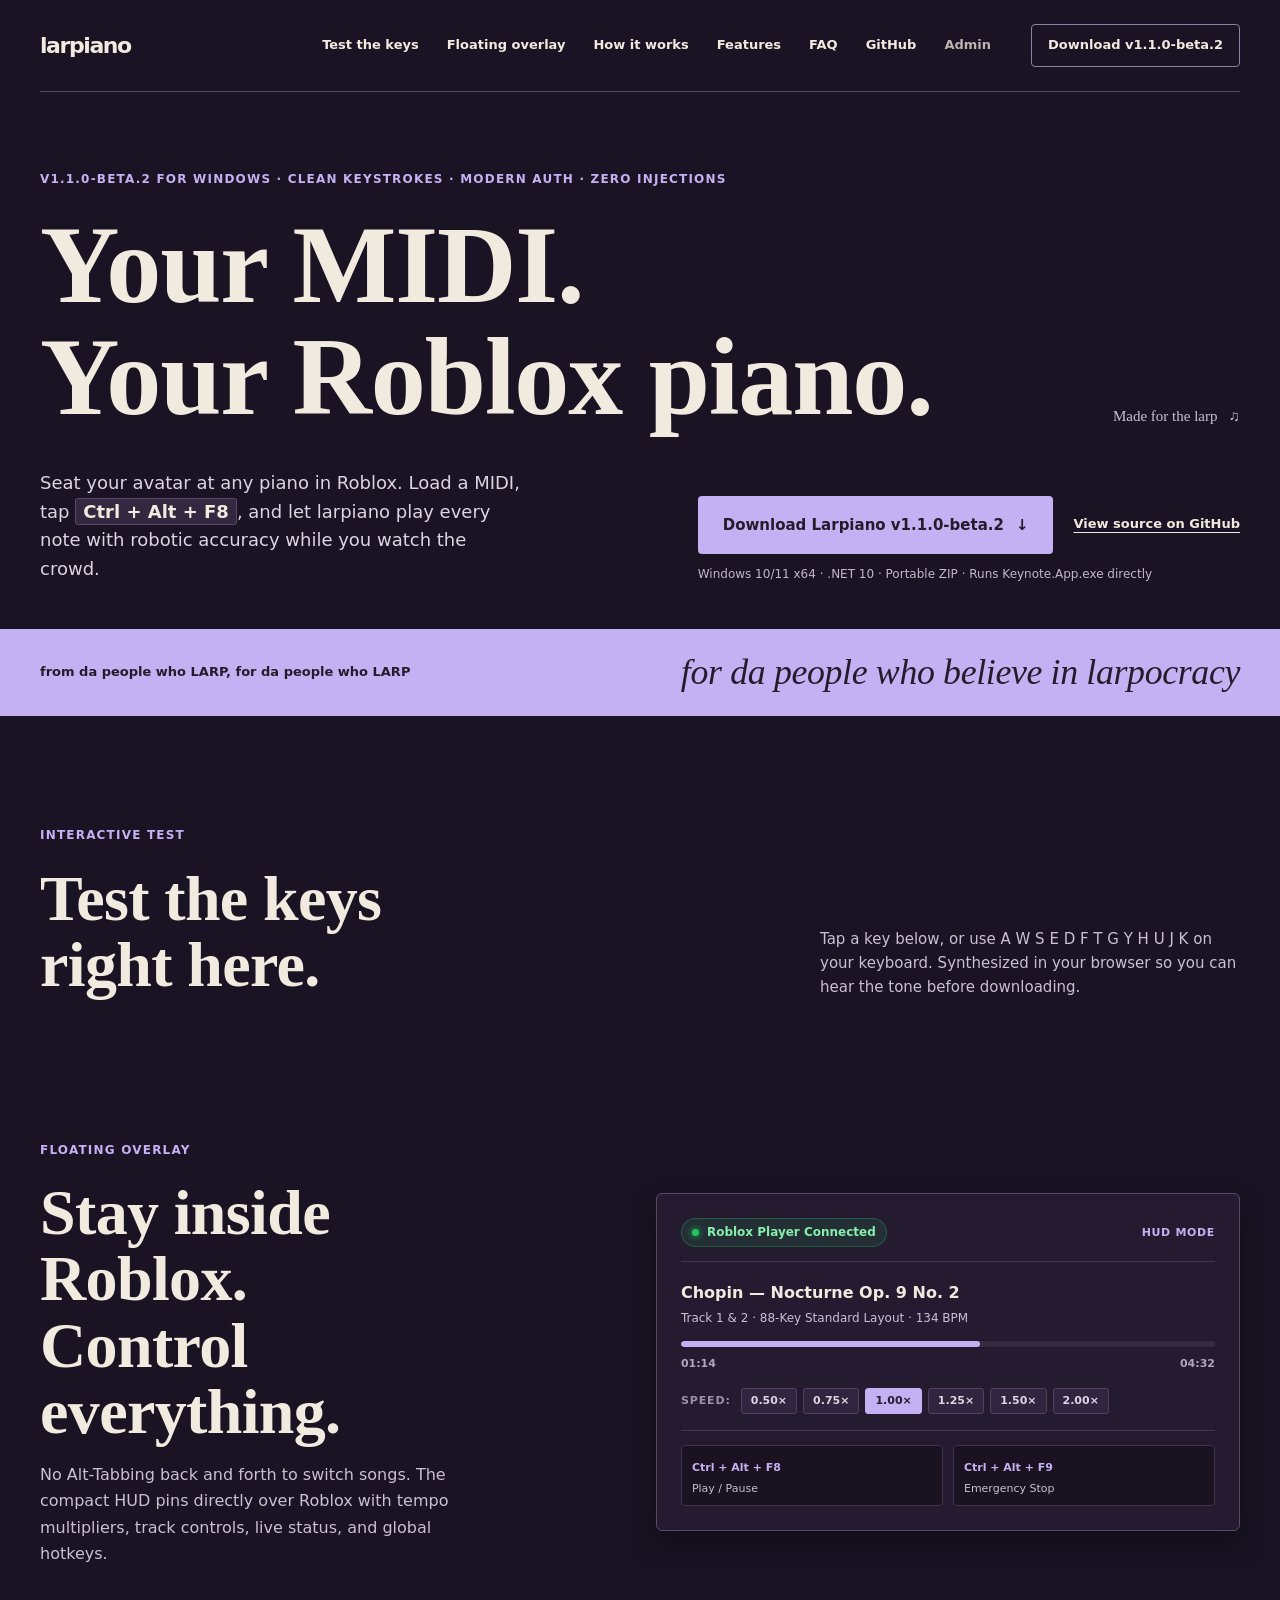
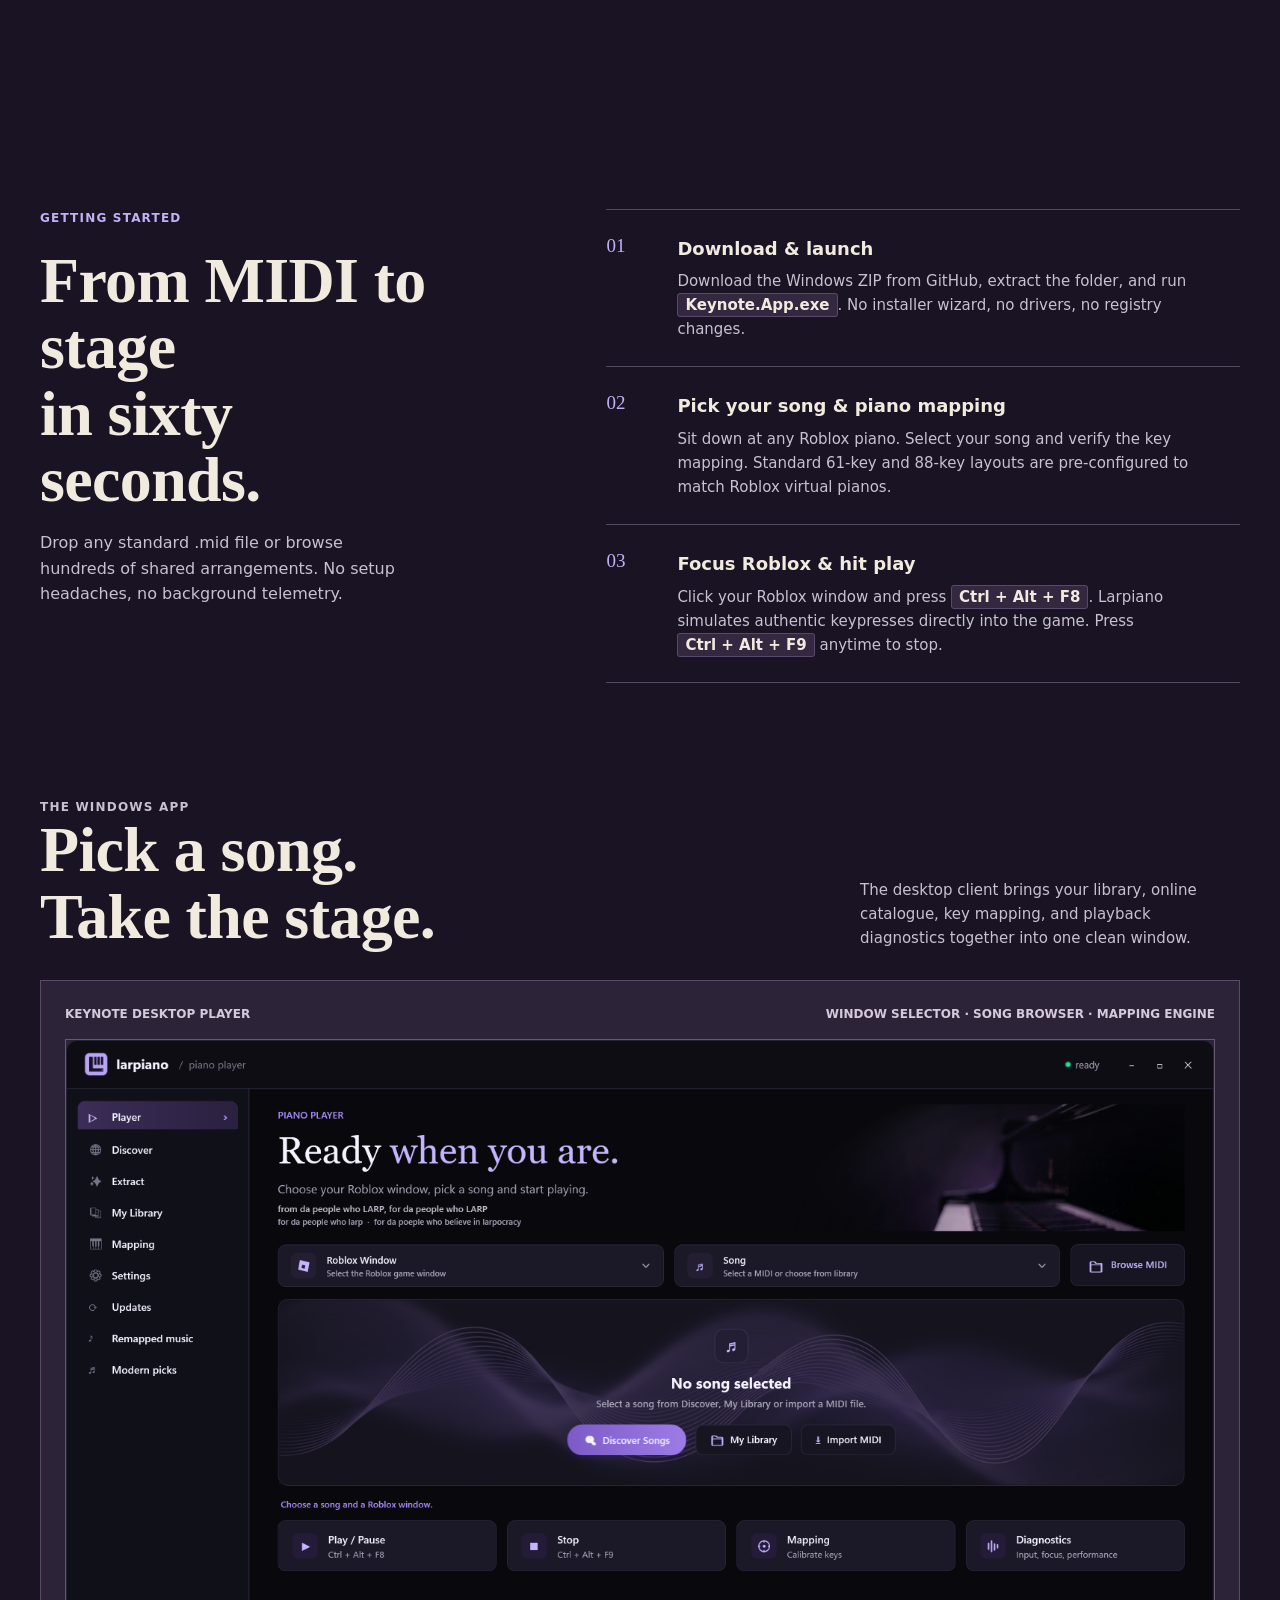
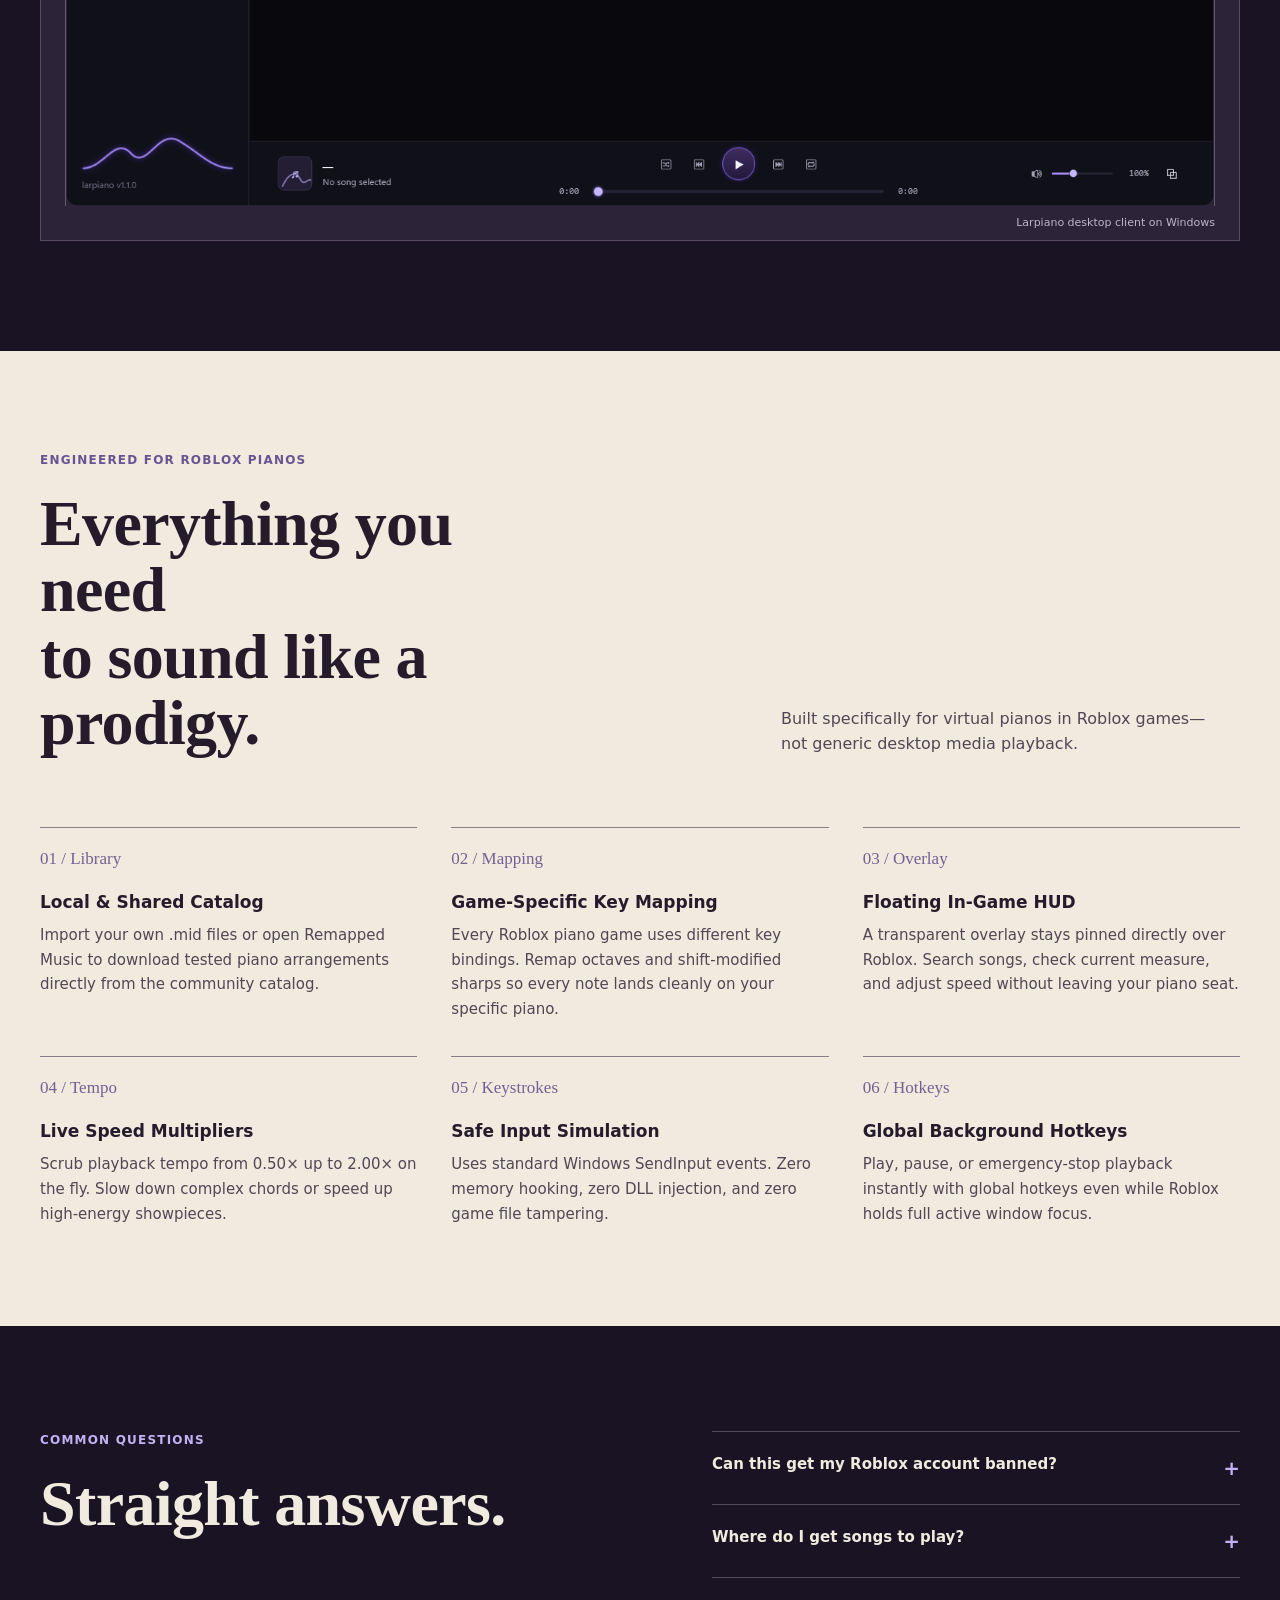
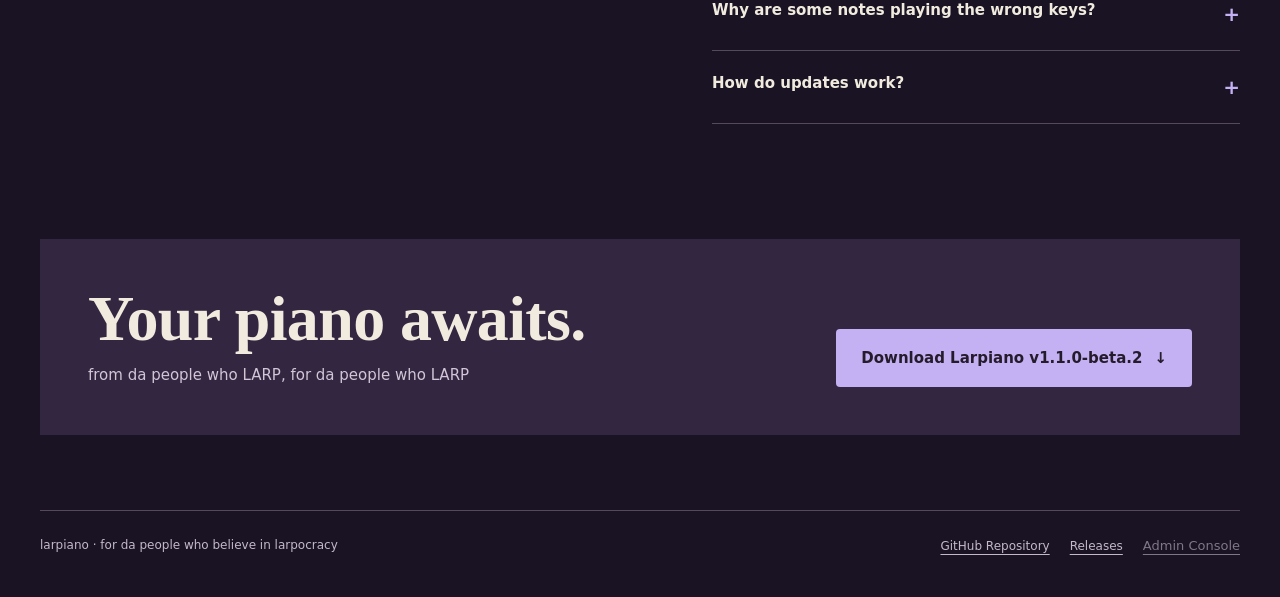
==== commit efe618ad: "fix(website): update release info to v1.1.0-beta.2 and expose secure admin entry" ====
--- a/website/index.html
+++ b/website/index.html
@@ -80,14 +80,15 @@
     <a href="#features">Features</a>
     <a href="#faq">FAQ</a>
     <a href="https://github.com/ojeshfrrr/larpiano">GitHub</a>
-    <a class="nav-download" href="https://github.com/ojeshfrrr/larpiano/releases/latest/download/larpiano-windows-x64.zip">Download v1.0.35</a>
+    <a href="/admin" class="nav-admin" style="font-size: 13px; opacity: 0.75; margin-right: 12px;">Admin</a>
+    <a class="nav-download" href="https://github.com/ojeshfrrr/larpiano/releases/download/v1.1.0-beta.2/Larpiano-v1.1.0-beta.2-win-x64.zip">Download v1.1.0-beta.2</a>
   </nav>
 </header>
 <main id="top">
   <section class="wrap hero" aria-labelledby="hero-title">
     <div class="hero-head">
       <div>
-        <div class="hero-kicker">v1.0.35 for Windows · Clean Keystrokes · Zero Injections</div>
+        <div class="hero-kicker">v1.1.0-beta.2 for Windows · Clean Keystrokes · Modern Auth · Zero Injections</div>
         <h1 id="hero-title">Your MIDI.<br>Your Roblox piano.</h1>
       </div>
       <div class="hero-index">Made for the larp &nbsp; ♫</div>
@@ -96,10 +97,10 @@
       <p class="hero-copy">Seat your avatar at any piano in Roblox. Load a MIDI, tap <span class="keys">Ctrl + Alt + F8</span>, and let larpiano play every note with robotic accuracy while you watch the crowd.</p>
       <div>
         <div class="actions">
-          <a class="download" href="https://github.com/ojeshfrrr/larpiano/releases/latest/download/larpiano-windows-x64.zip">Download larpiano v1.0.35 <span aria-hidden="true">↓</span></a>
+          <a class="download" href="https://github.com/ojeshfrrr/larpiano/releases/download/v1.1.0-beta.2/Larpiano-v1.1.0-beta.2-win-x64.zip">Download Larpiano v1.1.0-beta.2 <span aria-hidden="true">↓</span></a>
           <a class="source" href="https://github.com/ojeshfrrr/larpiano">View source on GitHub</a>
         </div>
-        <p class="release-note">Windows x64 · Portable ZIP · Runs Keynote.App.exe directly</p>
+        <p class="release-note">Windows 10/11 x64 · .NET 10 · Portable ZIP · Runs Keynote.App.exe directly</p>
       </div>
     </div>
     <div id="midi-demo" data-larp-demo></div>
@@ -289,15 +290,16 @@
         <h2>Your piano awaits.</h2>
         <p>from da people who LARP, for da people who LARP</p>
       </div>
-      <a class="download" href="https://github.com/ojeshfrrr/larpiano/releases/latest/download/larpiano-windows-x64.zip">Download larpiano v1.0.35 <span aria-hidden="true">↓</span></a>
+      <a class="download" href="https://github.com/ojeshfrrr/larpiano/releases/download/v1.1.0-beta.2/Larpiano-v1.1.0-beta.2-win-x64.zip">Download Larpiano v1.1.0-beta.2 <span aria-hidden="true">↓</span></a>
     </div>
   </section>
 </main>
 <footer class="wrap foot">
   <span>larpiano · for da people who believe in larpocracy</span>
-  <div style="display:flex;gap:20px;">
+  <div style="display:flex;gap:20px;align-items:center;">
     <a href="https://github.com/ojeshfrrr/larpiano">GitHub Repository</a>
     <a href="https://github.com/ojeshfrrr/larpiano/releases">Releases</a>
+    <a href="/admin" style="opacity: 0.6; font-size: 13px;" title="Control Center">Admin Console</a>
   </div>
 </footer>
 </body>
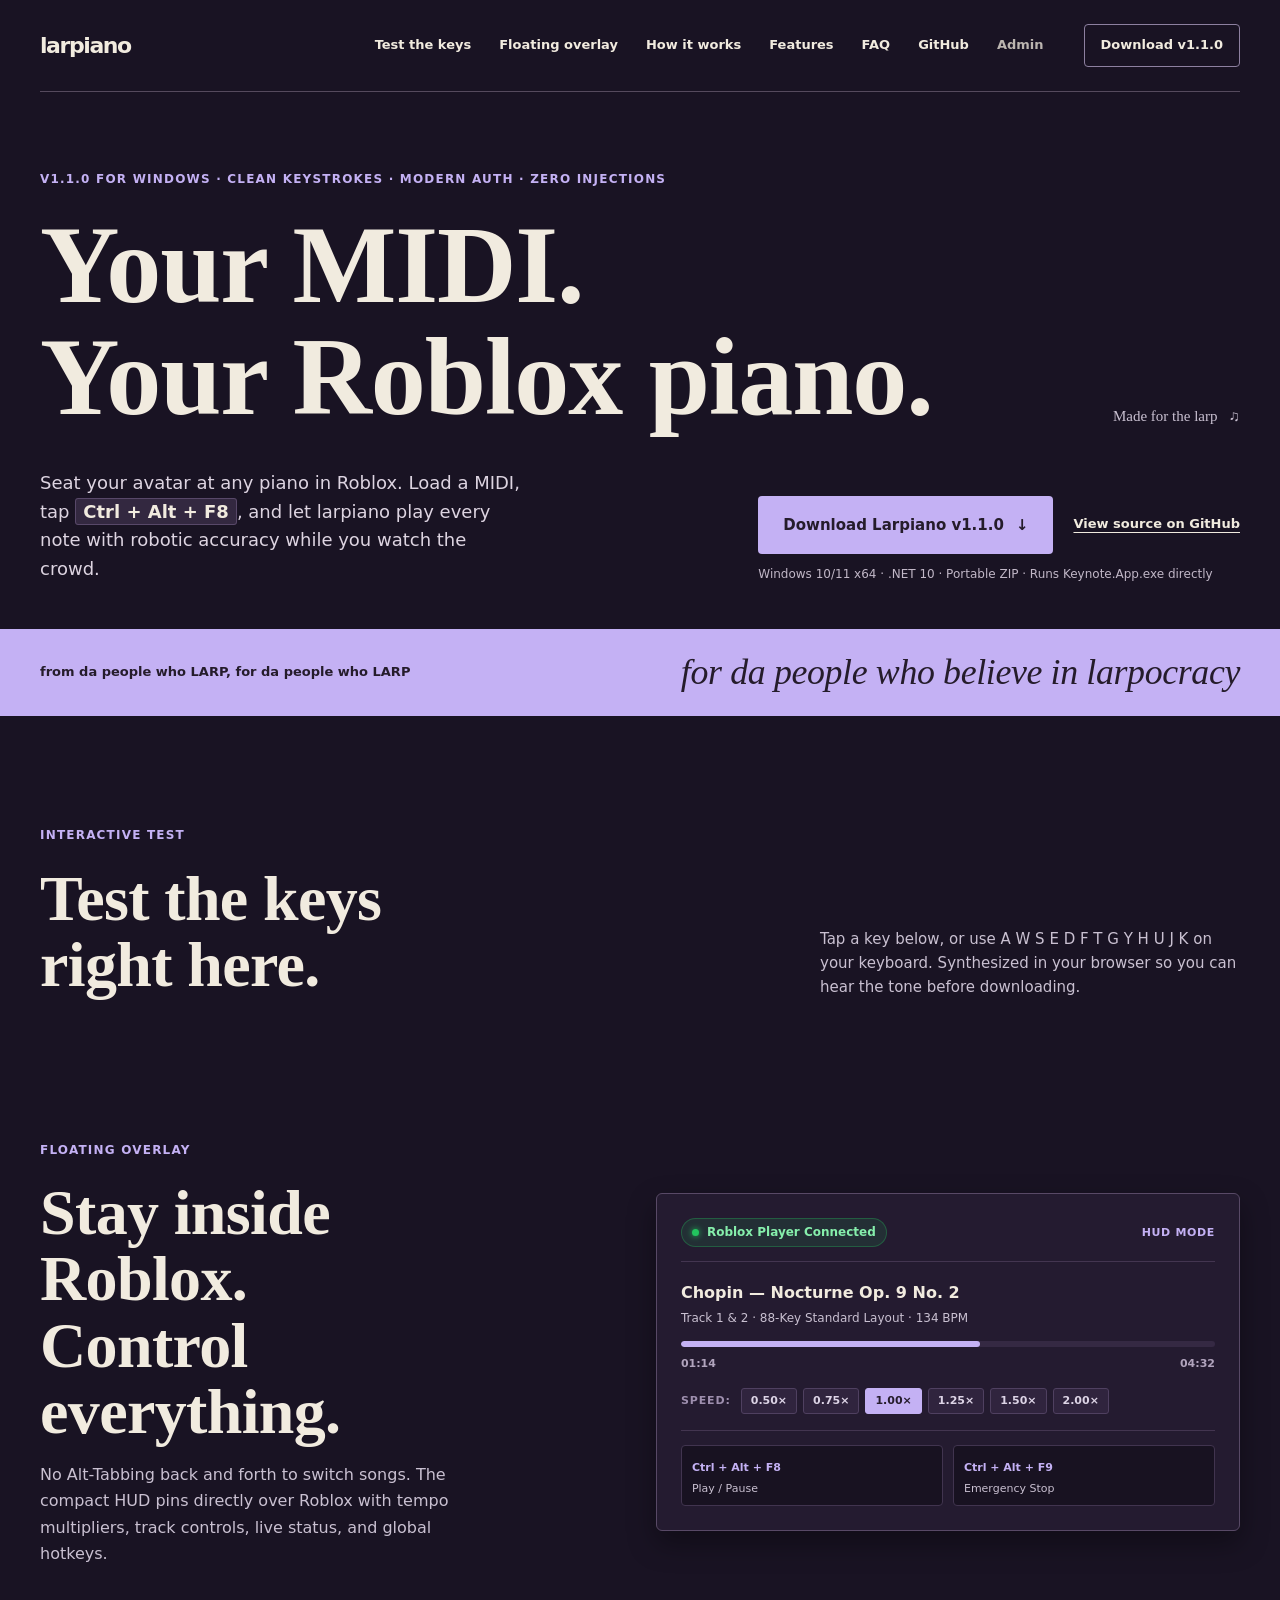
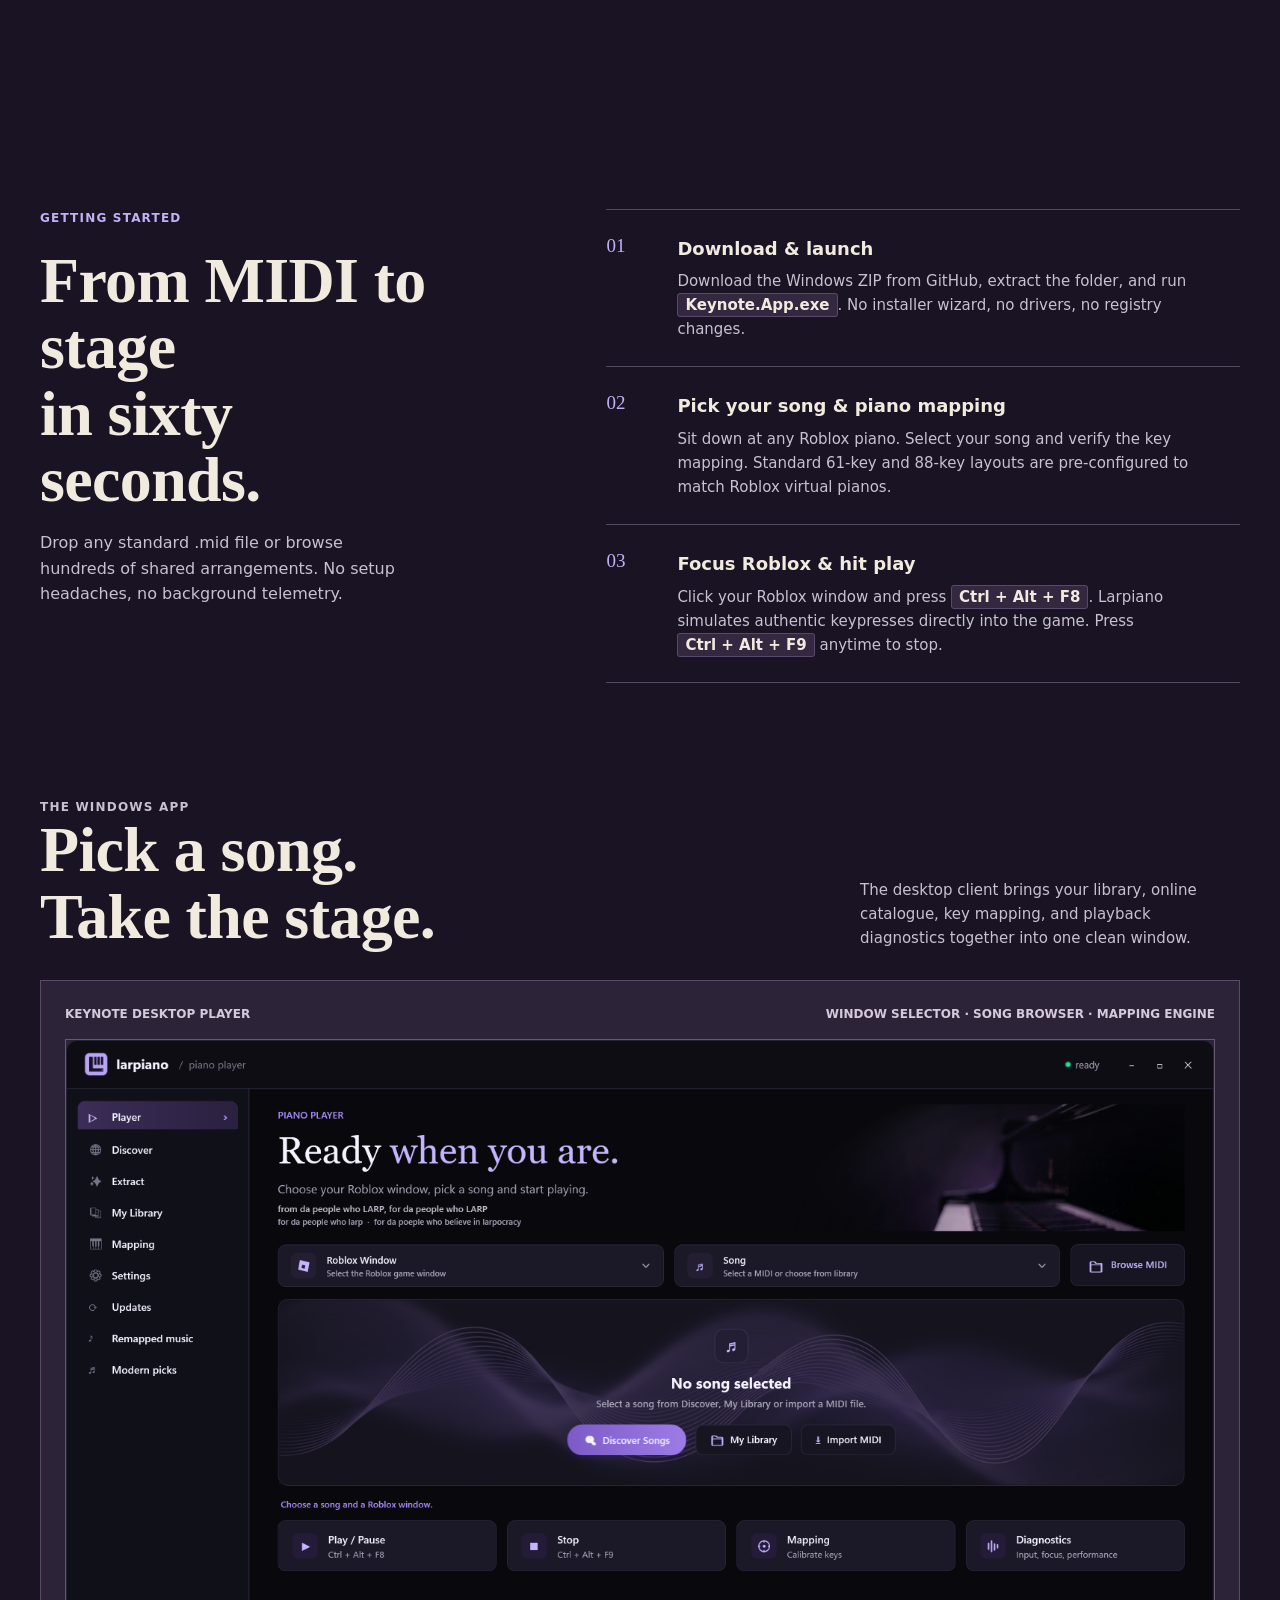
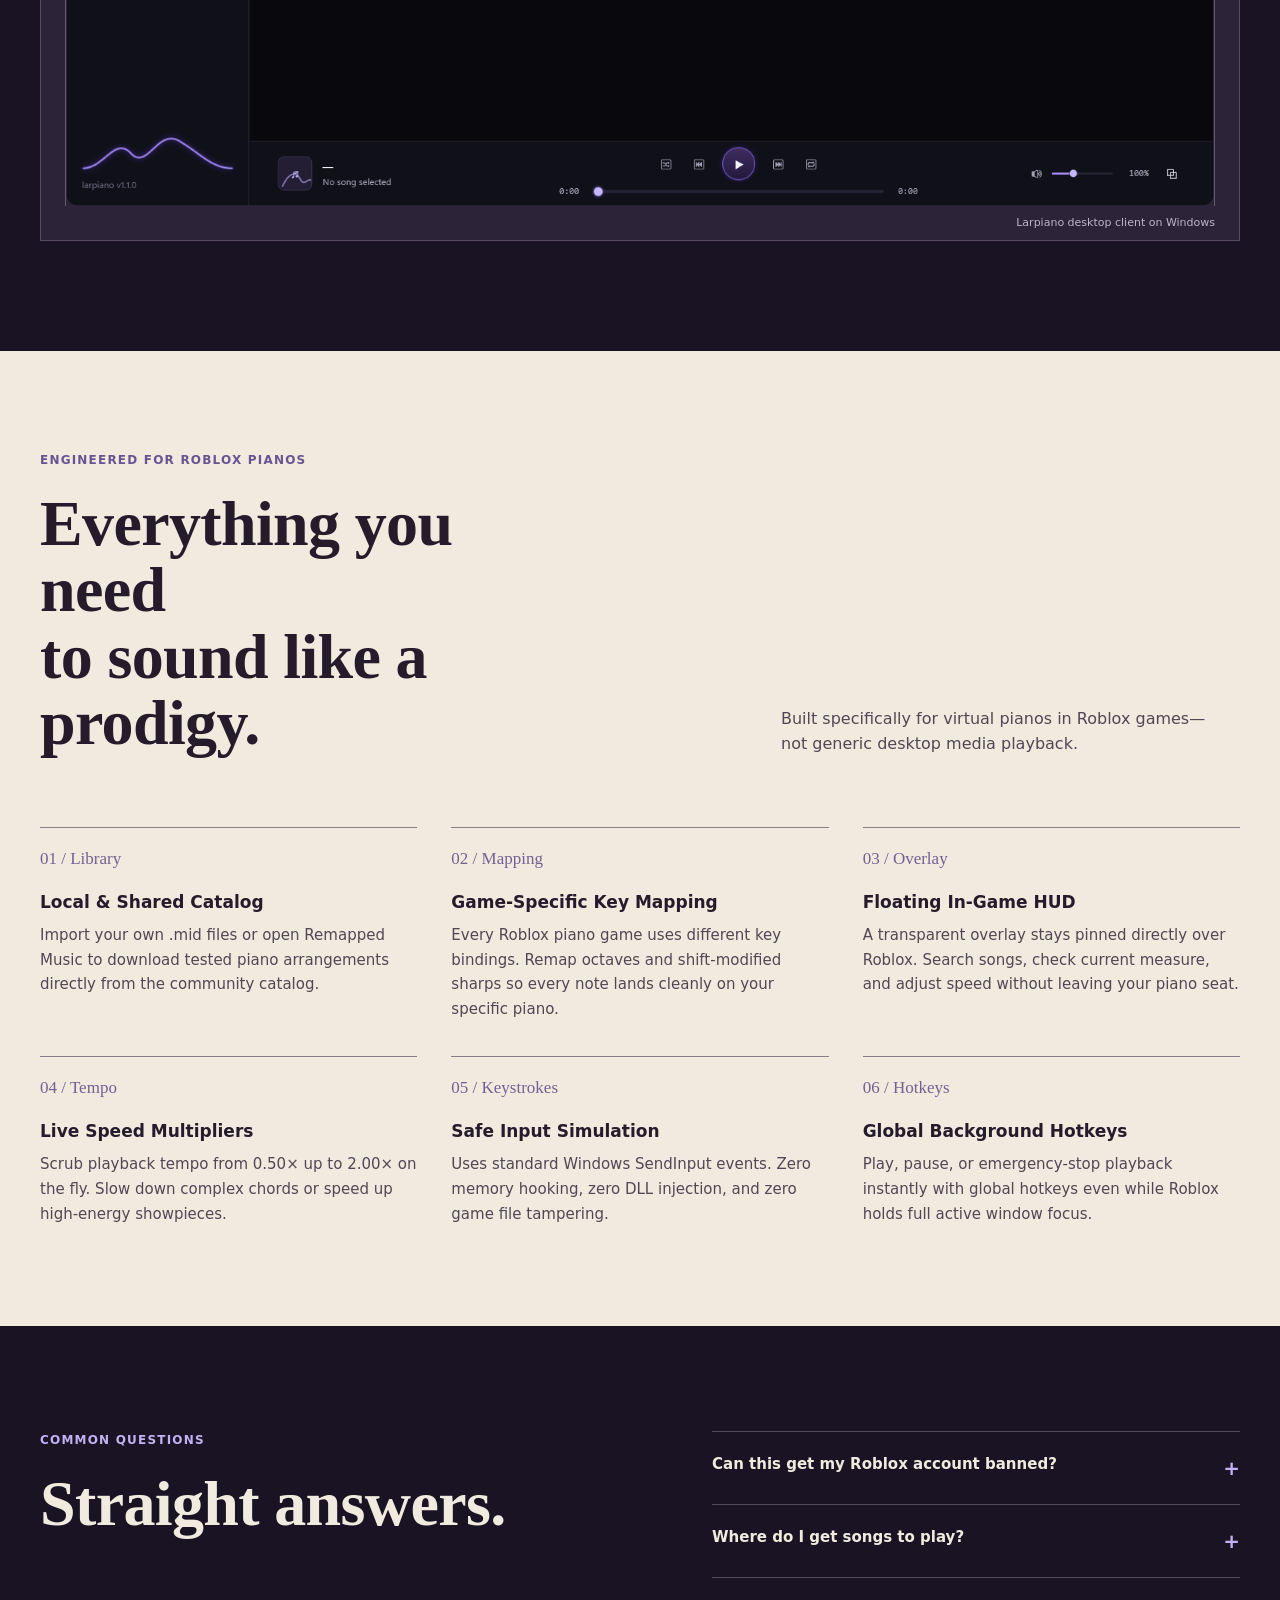
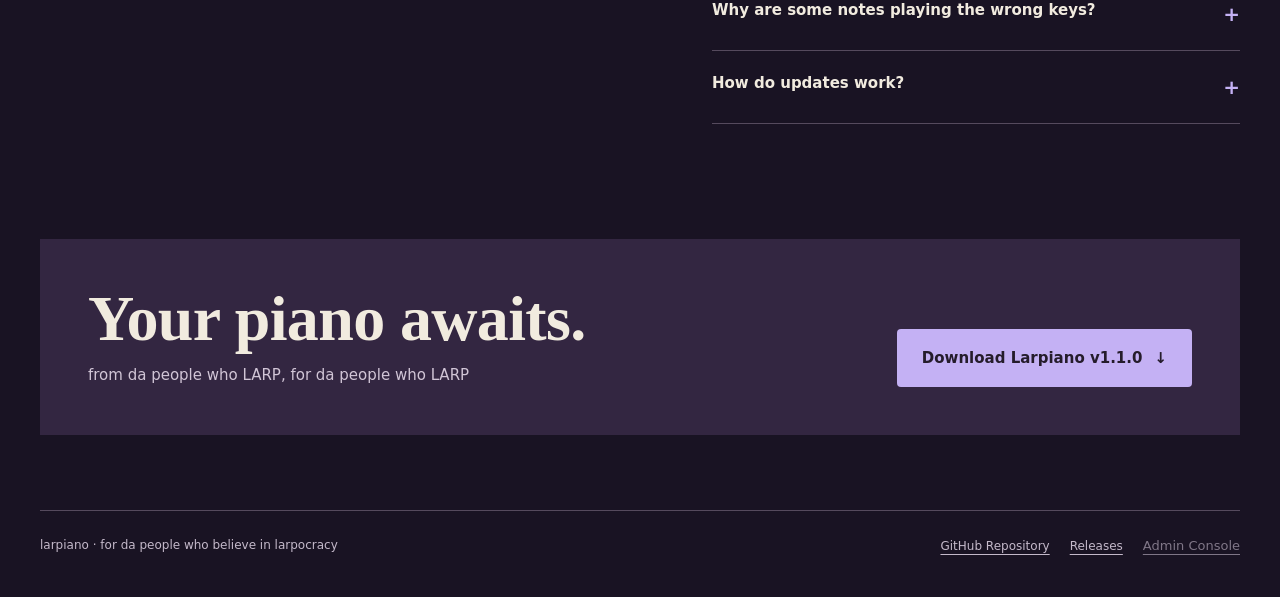
==== commit 9258b22e: "fix(website): update download links and branding for official v1.1.0 release" ====
--- a/website/index.html
+++ b/website/index.html
@@ -81,14 +81,14 @@
     <a href="#faq">FAQ</a>
     <a href="https://github.com/ojeshfrrr/larpiano">GitHub</a>
     <a href="/admin" class="nav-admin" style="font-size: 13px; opacity: 0.75; margin-right: 12px;">Admin</a>
-    <a class="nav-download" href="https://github.com/ojeshfrrr/larpiano/releases/download/v1.1.0-beta.2/Larpiano-v1.1.0-beta.2-win-x64.zip">Download v1.1.0-beta.2</a>
+    <a class="nav-download" href="https://github.com/ojeshfrrr/larpiano/releases/latest/download/larpiano-windows-x64.zip">Download v1.1.0</a>
   </nav>
 </header>
 <main id="top">
   <section class="wrap hero" aria-labelledby="hero-title">
     <div class="hero-head">
       <div>
-        <div class="hero-kicker">v1.1.0-beta.2 for Windows · Clean Keystrokes · Modern Auth · Zero Injections</div>
+        <div class="hero-kicker">v1.1.0 for Windows · Clean Keystrokes · Modern Auth · Zero Injections</div>
         <h1 id="hero-title">Your MIDI.<br>Your Roblox piano.</h1>
       </div>
       <div class="hero-index">Made for the larp &nbsp; ♫</div>
@@ -97,7 +97,7 @@
       <p class="hero-copy">Seat your avatar at any piano in Roblox. Load a MIDI, tap <span class="keys">Ctrl + Alt + F8</span>, and let larpiano play every note with robotic accuracy while you watch the crowd.</p>
       <div>
         <div class="actions">
-          <a class="download" href="https://github.com/ojeshfrrr/larpiano/releases/download/v1.1.0-beta.2/Larpiano-v1.1.0-beta.2-win-x64.zip">Download Larpiano v1.1.0-beta.2 <span aria-hidden="true">↓</span></a>
+          <a class="download" href="https://github.com/ojeshfrrr/larpiano/releases/latest/download/larpiano-windows-x64.zip">Download Larpiano v1.1.0 <span aria-hidden="true">↓</span></a>
           <a class="source" href="https://github.com/ojeshfrrr/larpiano">View source on GitHub</a>
         </div>
         <p class="release-note">Windows 10/11 x64 · .NET 10 · Portable ZIP · Runs Keynote.App.exe directly</p>
@@ -290,7 +290,7 @@
         <h2>Your piano awaits.</h2>
         <p>from da people who LARP, for da people who LARP</p>
       </div>
-      <a class="download" href="https://github.com/ojeshfrrr/larpiano/releases/download/v1.1.0-beta.2/Larpiano-v1.1.0-beta.2-win-x64.zip">Download Larpiano v1.1.0-beta.2 <span aria-hidden="true">↓</span></a>
+      <a class="download" href="https://github.com/ojeshfrrr/larpiano/releases/latest/download/larpiano-windows-x64.zip">Download Larpiano v1.1.0 <span aria-hidden="true">↓</span></a>
     </div>
   </section>
 </main>
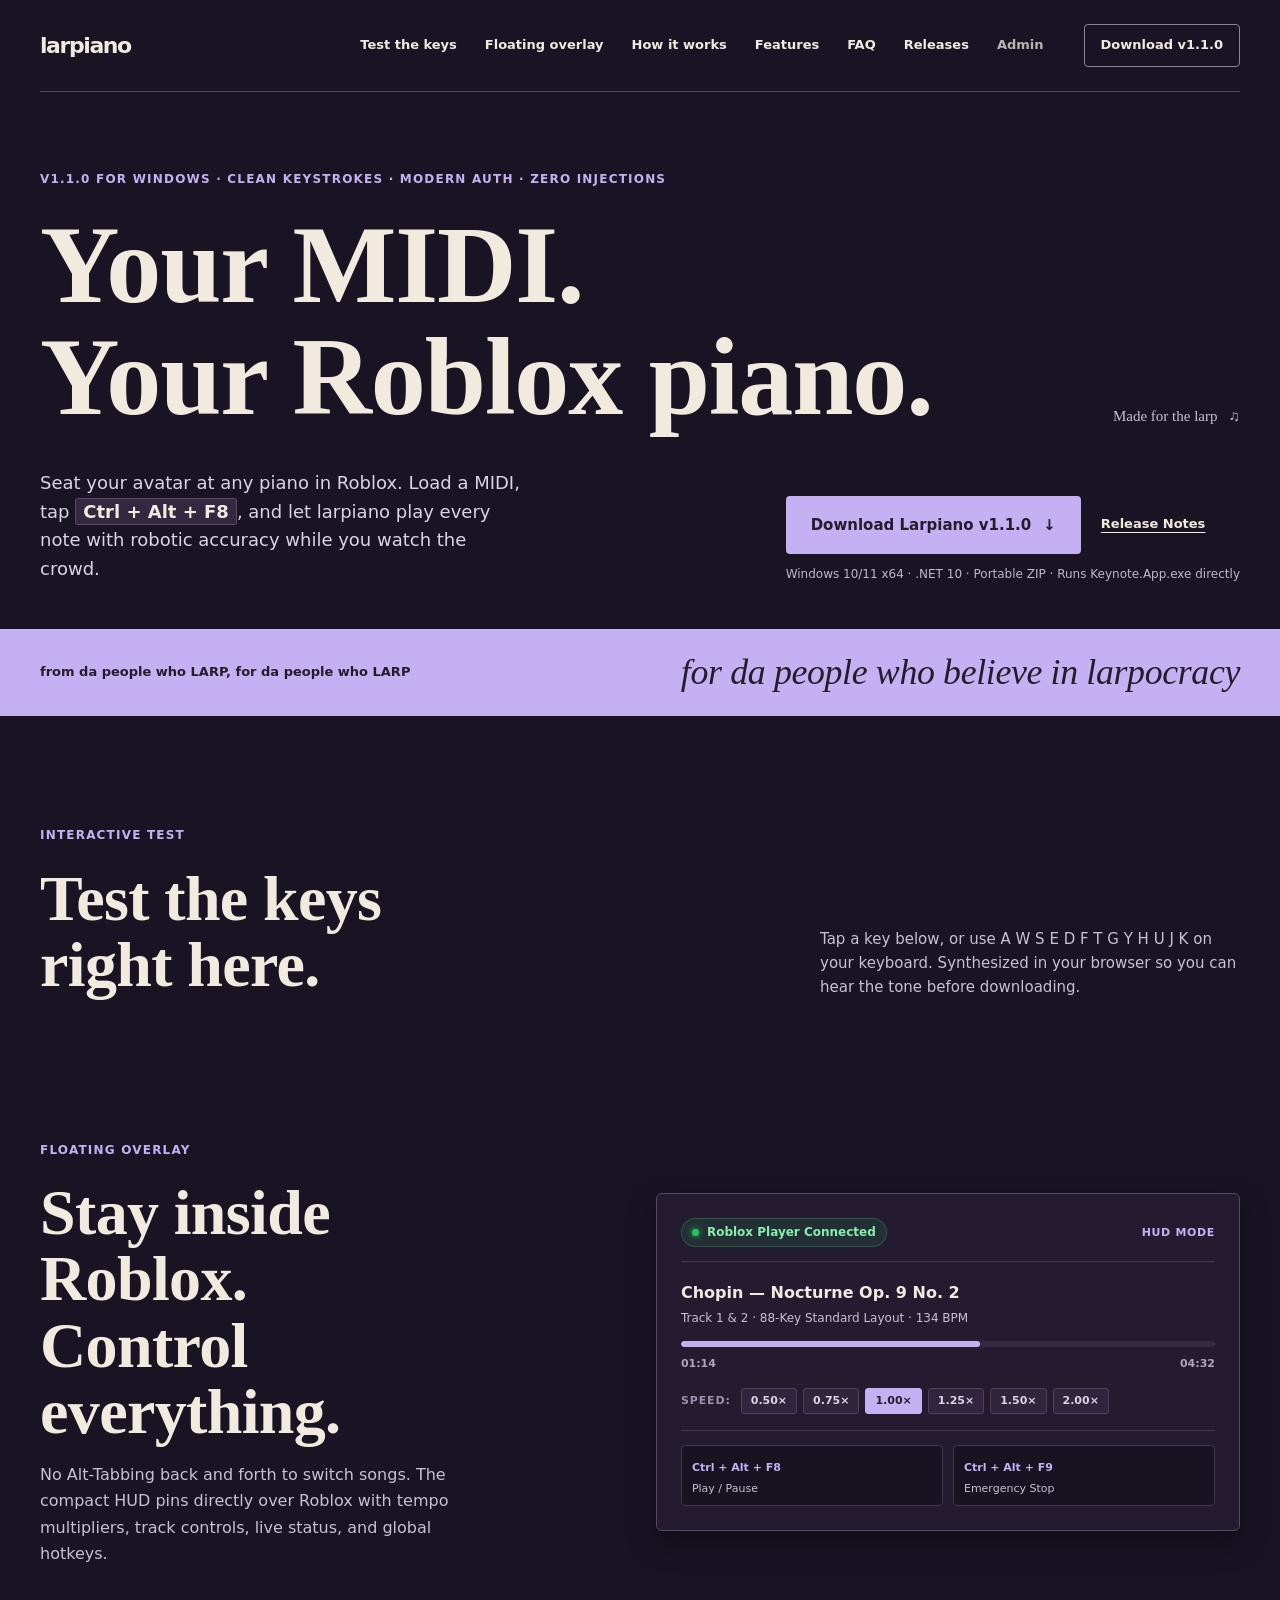
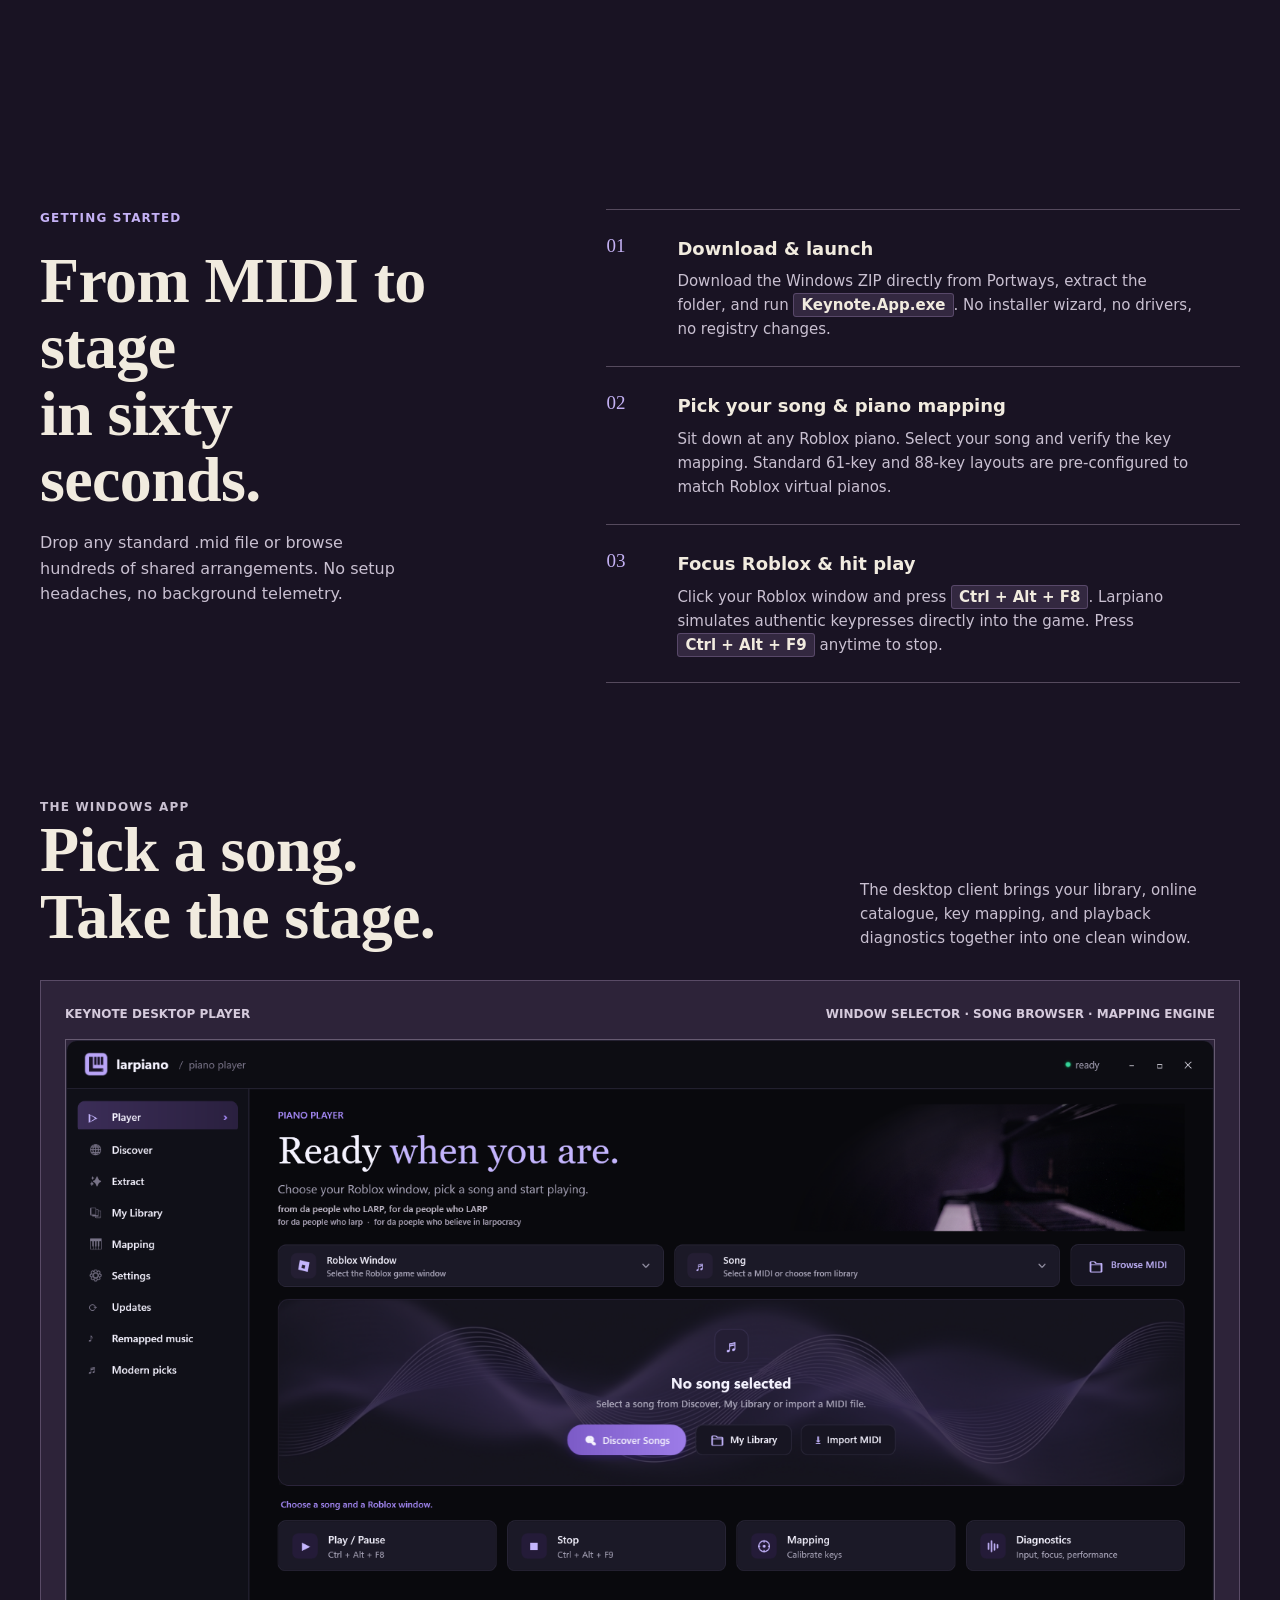
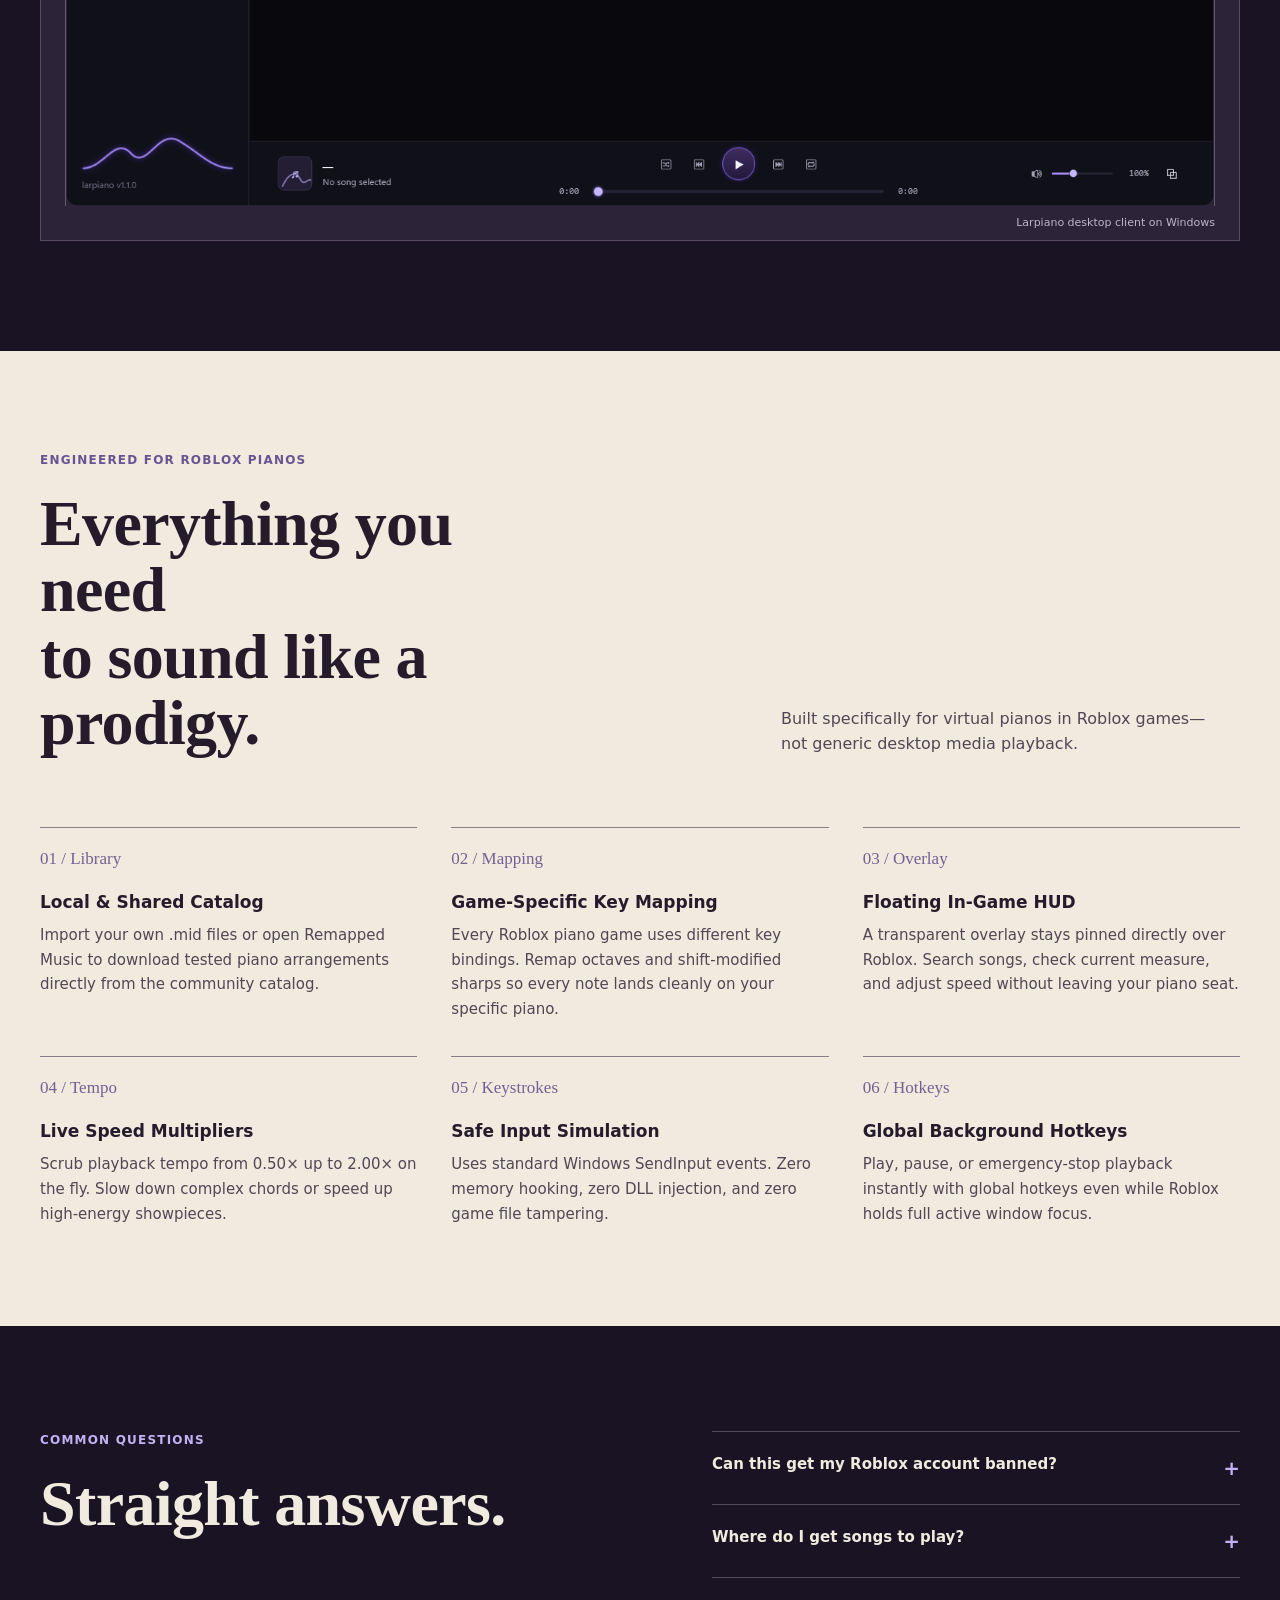
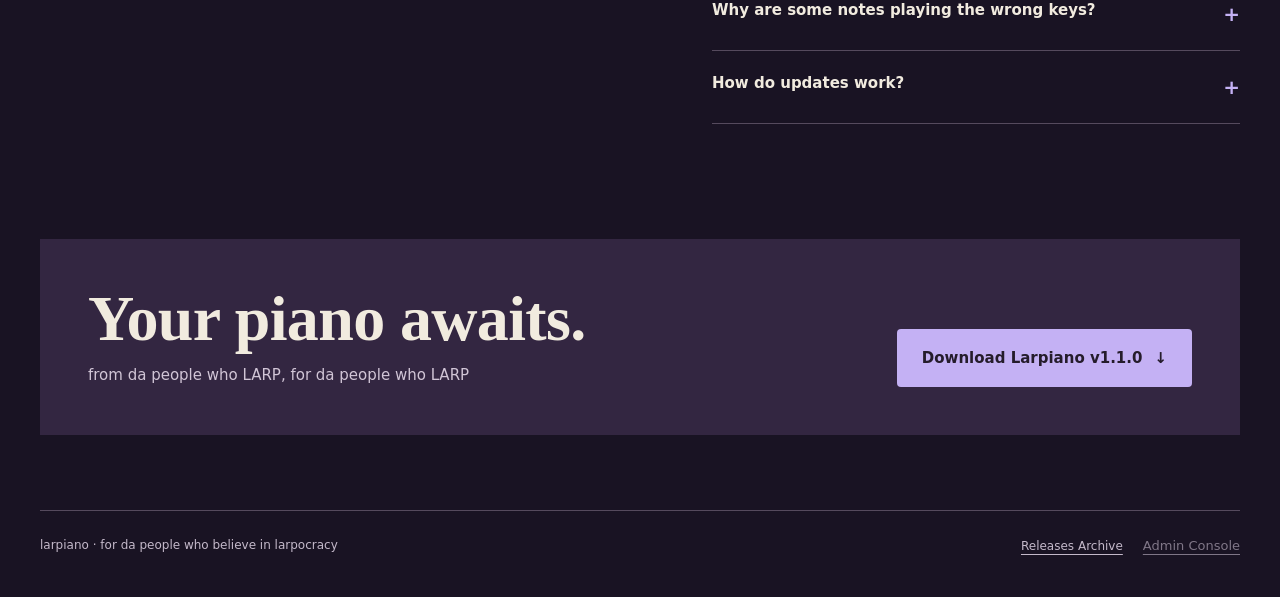
==== commit f8d6ca99: "feat(updater): shift desktop updater, release sources, and website distribution to portways" ====
--- a/website/index.html
+++ b/website/index.html
@@ -79,9 +79,9 @@
     <a href="#how">How it works</a>
     <a href="#features">Features</a>
     <a href="#faq">FAQ</a>
-    <a href="https://github.com/ojeshfrrr/larpiano">GitHub</a>
+    <a href="/admin/#releases">Releases</a>
     <a href="/admin" class="nav-admin" style="font-size: 13px; opacity: 0.75; margin-right: 12px;">Admin</a>
-    <a class="nav-download" href="https://github.com/ojeshfrrr/larpiano/releases/latest/download/larpiano-windows-x64.zip">Download v1.1.0</a>
+    <a class="nav-download" href="/api/releases/latest/download">Download v1.1.0</a>
   </nav>
 </header>
 <main id="top">
@@ -97,8 +97,8 @@
       <p class="hero-copy">Seat your avatar at any piano in Roblox. Load a MIDI, tap <span class="keys">Ctrl + Alt + F8</span>, and let larpiano play every note with robotic accuracy while you watch the crowd.</p>
       <div>
         <div class="actions">
-          <a class="download" href="https://github.com/ojeshfrrr/larpiano/releases/latest/download/larpiano-windows-x64.zip">Download Larpiano v1.1.0 <span aria-hidden="true">↓</span></a>
-          <a class="source" href="https://github.com/ojeshfrrr/larpiano">View source on GitHub</a>
+          <a class="download" href="/api/releases/latest/download">Download Larpiano v1.1.0 <span aria-hidden="true">↓</span></a>
+          <a class="source" href="/admin/#releases">Release Notes</a>
         </div>
         <p class="release-note">Windows 10/11 x64 · .NET 10 · Portable ZIP · Runs Keynote.App.exe directly</p>
       </div>
@@ -177,7 +177,7 @@
         <span class="step-no">01</span>
         <div>
           <h3>Download & launch</h3>
-          <p>Download the Windows ZIP from GitHub, extract the folder, and run <span class="keys">Keynote.App.exe</span>. No installer wizard, no drivers, no registry changes.</p>
+          <p>Download the Windows ZIP directly from Portways, extract the folder, and run <span class="keys">Keynote.App.exe</span>. No installer wizard, no drivers, no registry changes.</p>
         </div>
       </article>
       <article class="step">
@@ -279,7 +279,7 @@
       </details>
       <details>
         <summary>How do updates work?</summary>
-        <p>The built-in Updater alerts you whenever a new release is live on GitHub. Just download the latest ZIP, extract it, and your songs and saved mappings stay intact.</p>
+        <p>The built-in Updater alerts you whenever a new release is live on Portways. One click downloads and applies updates seamlessly while preserving your songs and saved mappings.</p>
       </details>
     </div>
   </section>
@@ -290,15 +290,14 @@
         <h2>Your piano awaits.</h2>
         <p>from da people who LARP, for da people who LARP</p>
       </div>
-      <a class="download" href="https://github.com/ojeshfrrr/larpiano/releases/latest/download/larpiano-windows-x64.zip">Download Larpiano v1.1.0 <span aria-hidden="true">↓</span></a>
+      <a class="download" href="/api/releases/latest/download">Download Larpiano v1.1.0 <span aria-hidden="true">↓</span></a>
     </div>
   </section>
 </main>
 <footer class="wrap foot">
   <span>larpiano · for da people who believe in larpocracy</span>
   <div style="display:flex;gap:20px;align-items:center;">
-    <a href="https://github.com/ojeshfrrr/larpiano">GitHub Repository</a>
-    <a href="https://github.com/ojeshfrrr/larpiano/releases">Releases</a>
+    <a href="/admin/#releases">Releases Archive</a>
     <a href="/admin" style="opacity: 0.6; font-size: 13px;" title="Control Center">Admin Console</a>
   </div>
 </footer>
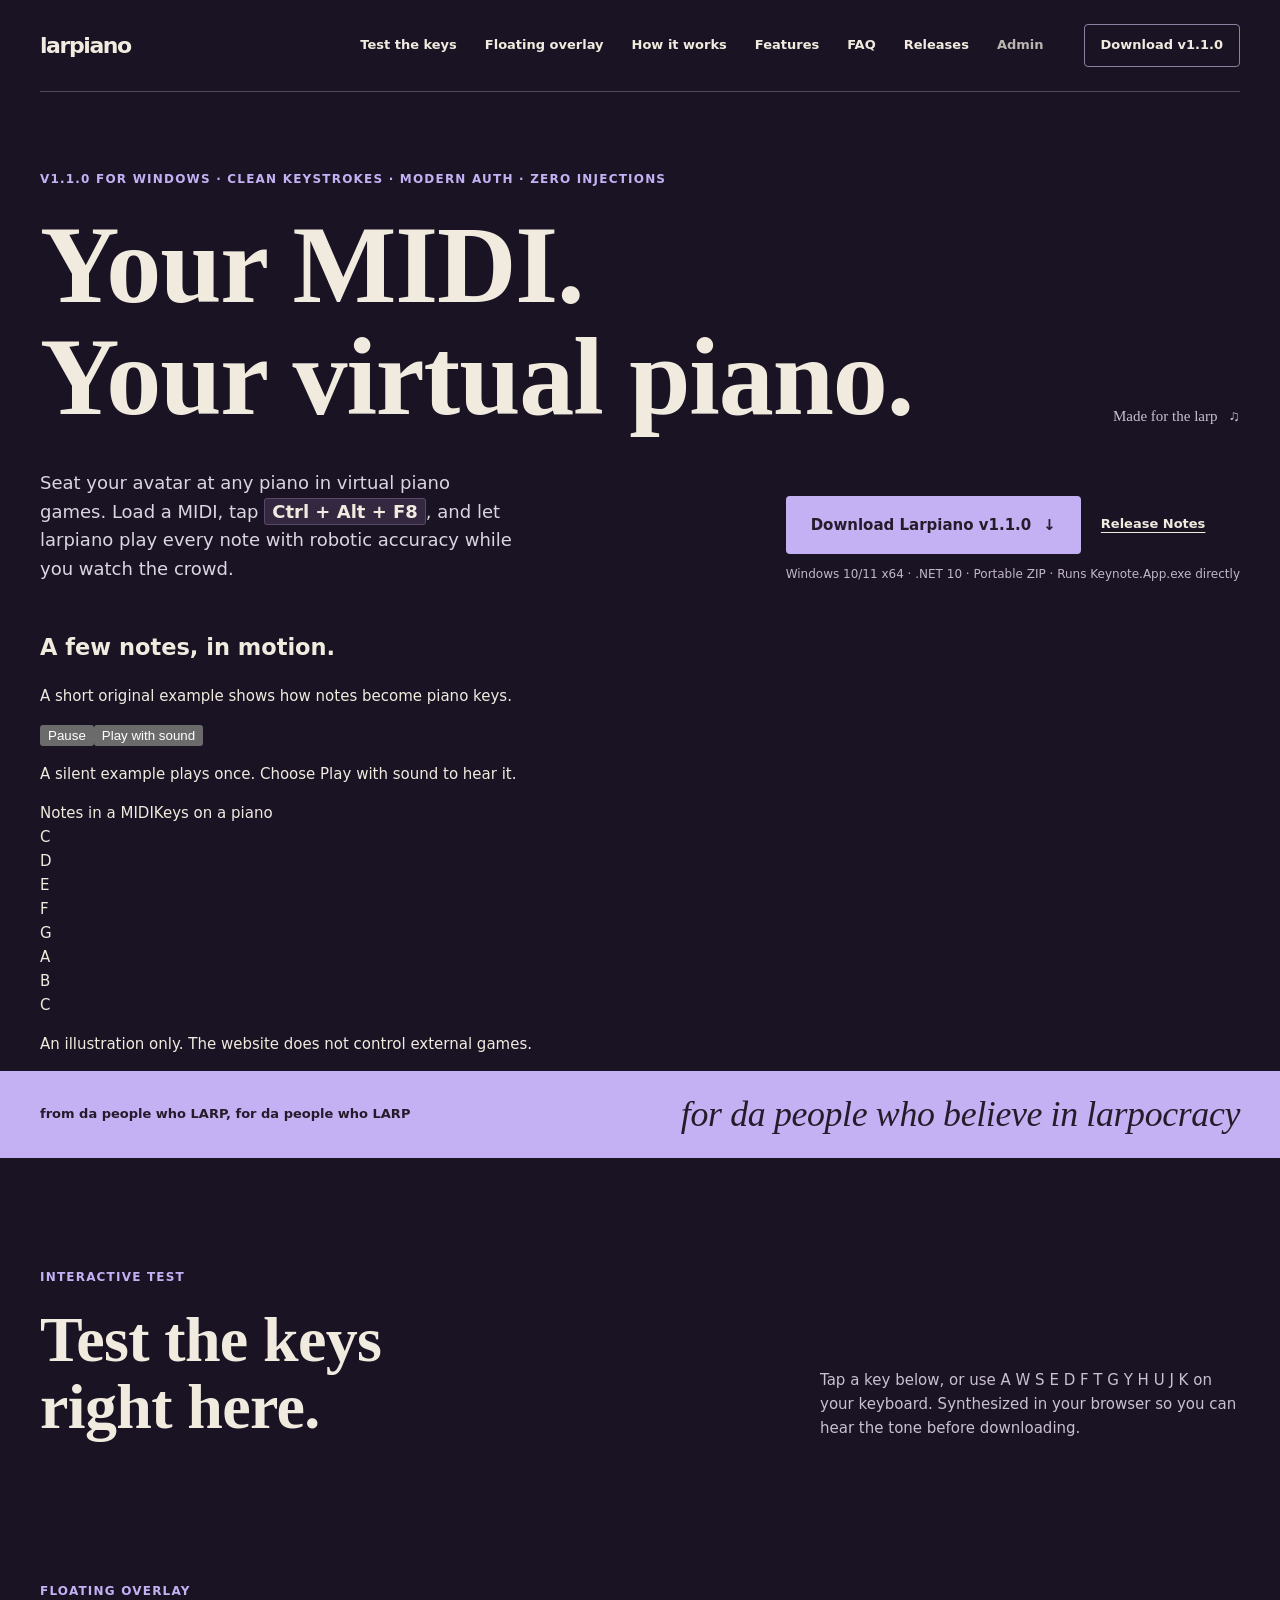
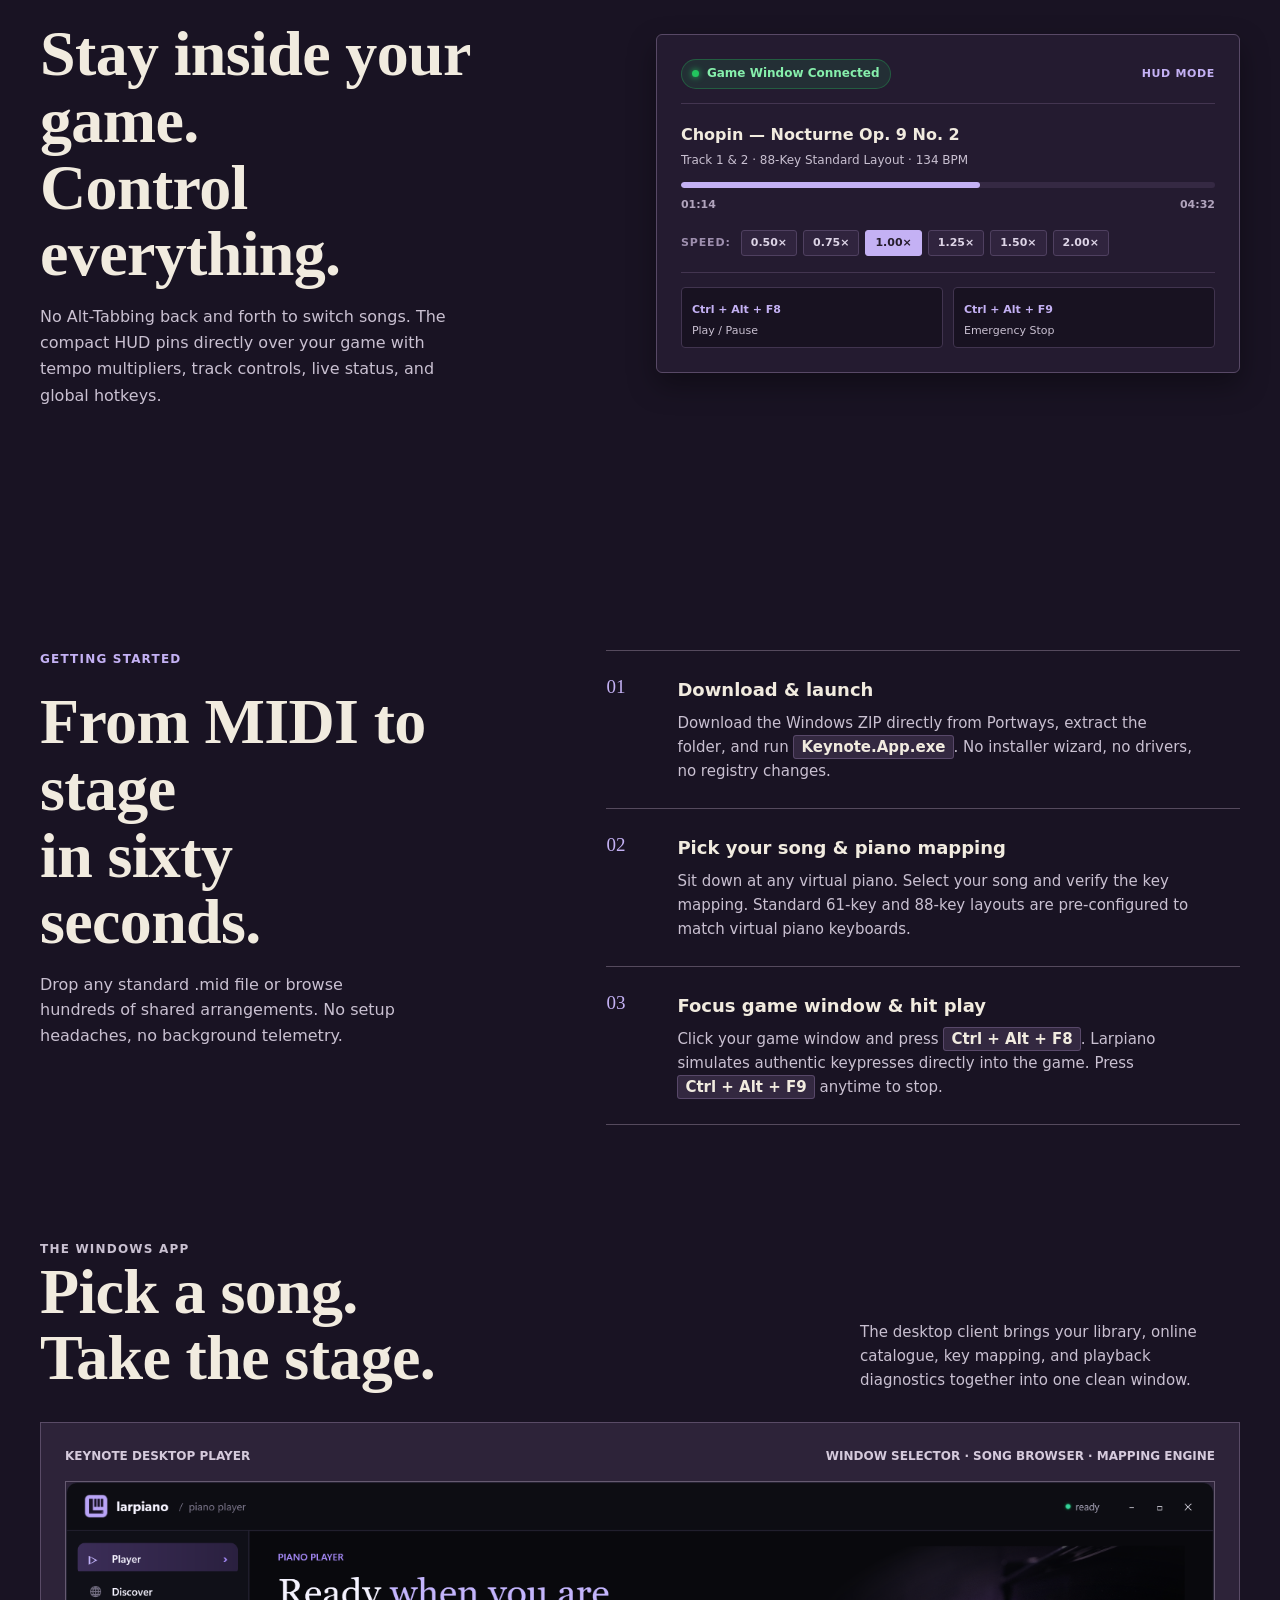
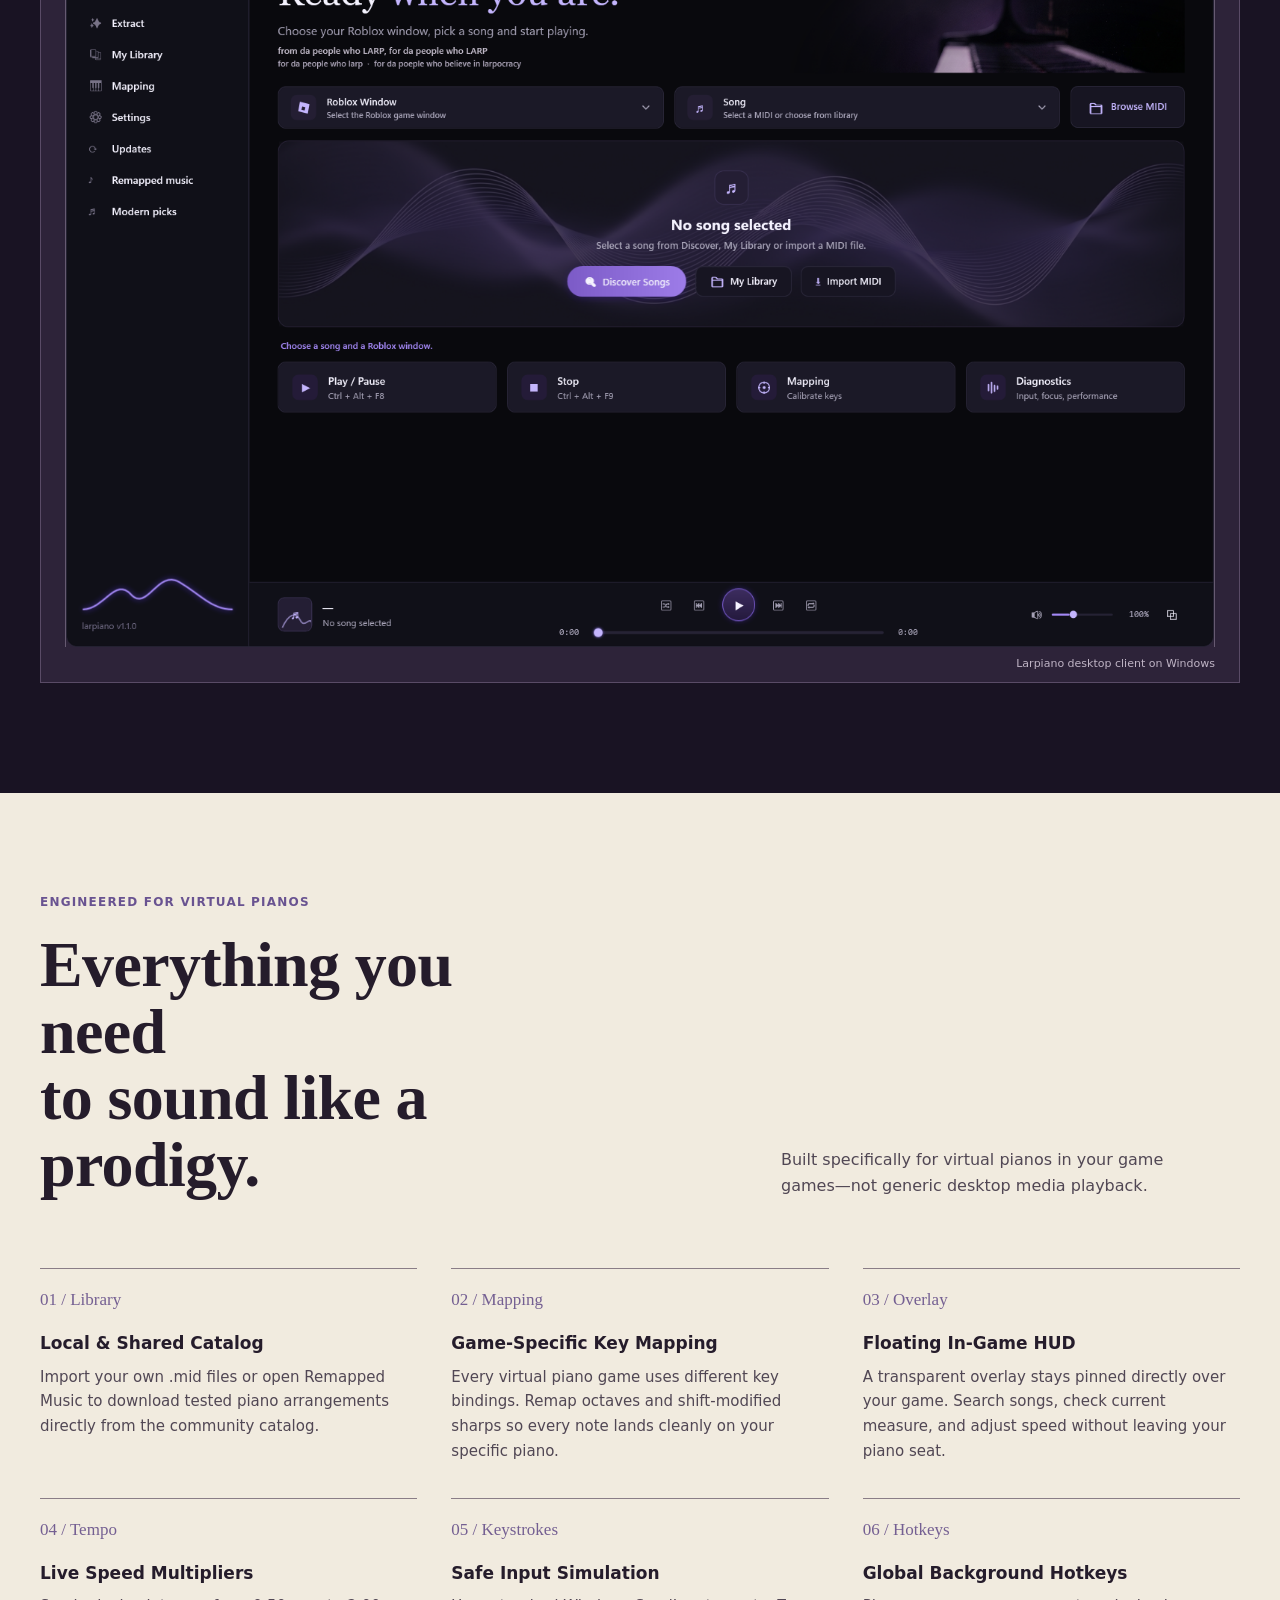
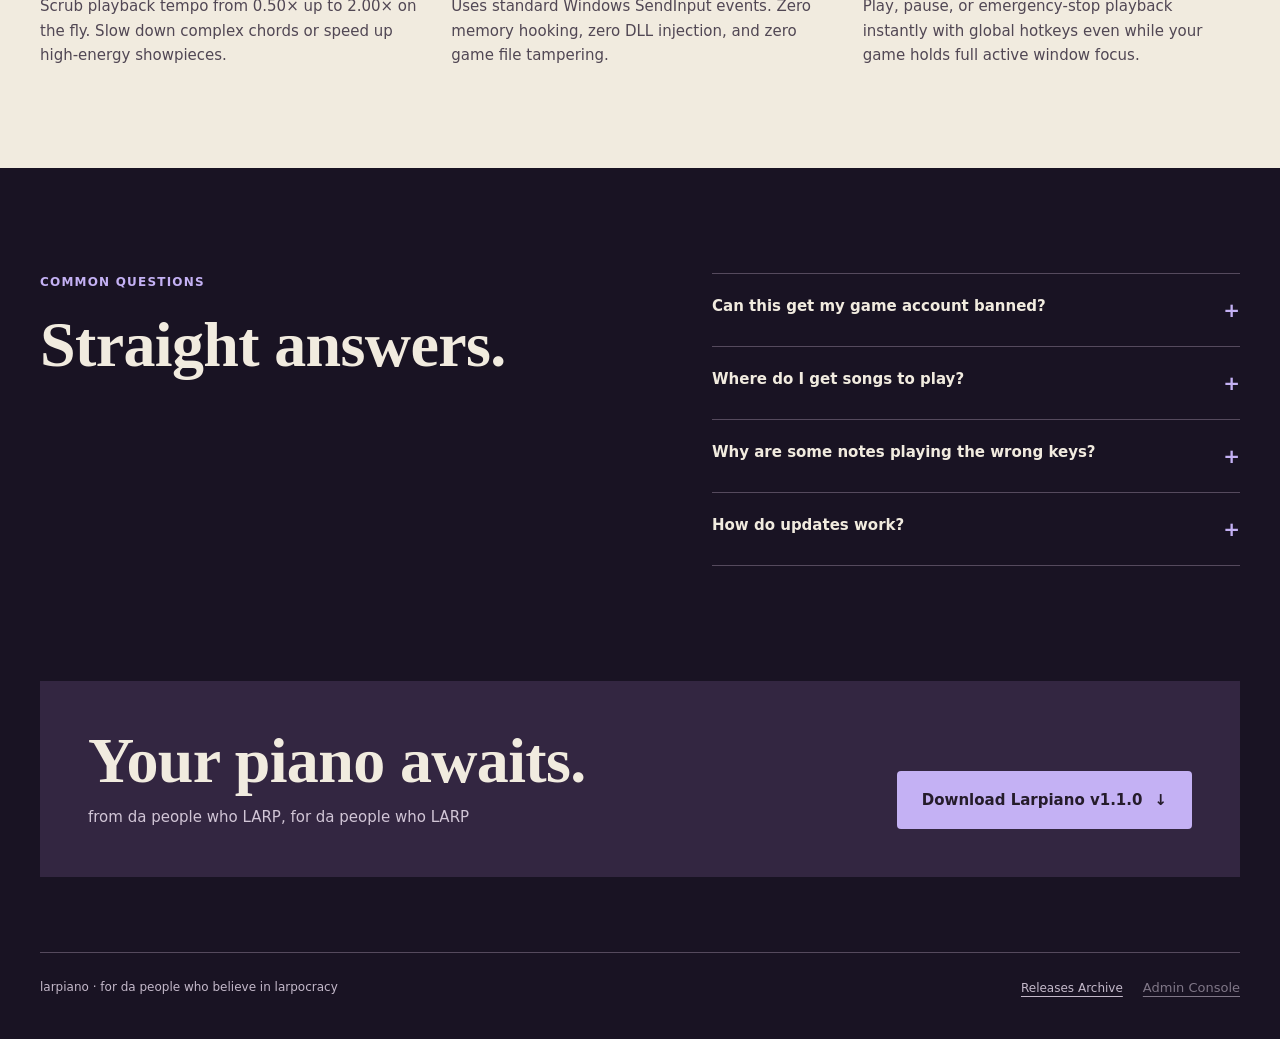
==== commit d9d6e9e3: "chore: remove all game brand references across application, website, and docs" ====
--- a/website/index.html
+++ b/website/index.html
@@ -3,23 +3,23 @@
 <head>
 <meta charset="utf-8">
 <meta name="viewport" content="width=device-width, initial-scale=1">
-<meta name="description" content="larpiano is a Windows MIDI player and distraction-free overlay for Roblox pianos. Pick a song, seat your avatar, and press Ctrl+Alt+F8 to play.">
+<meta name="description" content="larpiano is a Windows MIDI player and distraction-free overlay for virtual pianos. Pick a song, seat your avatar, and press Ctrl+Alt+F8 to play.">
 <link rel="canonical" href="https://larpiano.portways.app/">
 <meta property="og:type" content="website">
 <meta property="og:site_name" content="larpiano">
 <meta property="og:title" content="larpiano · for da people who larp">
-<meta property="og:description" content="Pick a MIDI, take a seat at your Roblox piano, and let larpiano play the keys.">
+<meta property="og:description" content="Pick a MIDI, take a seat at your virtual piano, and let larpiano play the keys.">
 <meta property="og:url" content="https://larpiano.portways.app/">
 <meta property="og:image" content="https://larpiano.portways.app/assets/social-preview.png">
 <meta property="og:image:type" content="image/png">
 <meta property="og:image:width" content="1200">
 <meta property="og:image:height" content="630">
-<meta property="og:image:alt" content="larpiano: Your MIDI. Your Roblox piano. A piano-roll illustration.">
+<meta property="og:image:alt" content="larpiano: Your MIDI. Your virtual piano. A piano-roll illustration.">
 <meta name="twitter:card" content="summary_large_image">
 <meta name="twitter:title" content="larpiano · for da people who larp">
-<meta name="twitter:description" content="Pick a MIDI, take a seat at your Roblox piano, and let larpiano play the keys.">
+<meta name="twitter:description" content="Pick a MIDI, take a seat at your virtual piano, and let larpiano play the keys.">
 <meta name="twitter:image" content="https://larpiano.portways.app/assets/social-preview.png">
-<meta name="twitter:image:alt" content="larpiano: Your MIDI. Your Roblox piano. A piano-roll illustration.">
+<meta name="twitter:image:alt" content="larpiano: Your MIDI. Your virtual piano. A piano-roll illustration.">
 <meta name="theme-color" content="#191323">
 <link rel="icon" href="assets/favicon.svg" type="image/svg+xml">
 <title>larpiano · for da people who larp</title>
@@ -89,12 +89,12 @@
     <div class="hero-head">
       <div>
         <div class="hero-kicker">v1.1.0 for Windows · Clean Keystrokes · Modern Auth · Zero Injections</div>
-        <h1 id="hero-title">Your MIDI.<br>Your Roblox piano.</h1>
+        <h1 id="hero-title">Your MIDI.<br>Your virtual piano.</h1>
       </div>
       <div class="hero-index">Made for the larp &nbsp; ♫</div>
     </div>
     <div class="hero-under">
-      <p class="hero-copy">Seat your avatar at any piano in Roblox. Load a MIDI, tap <span class="keys">Ctrl + Alt + F8</span>, and let larpiano play every note with robotic accuracy while you watch the crowd.</p>
+      <p class="hero-copy">Seat your avatar at any piano in virtual piano games. Load a MIDI, tap <span class="keys">Ctrl + Alt + F8</span>, and let larpiano play every note with robotic accuracy while you watch the crowd.</p>
       <div>
         <div class="actions">
           <a class="download" href="/api/releases/latest/download">Download Larpiano v1.1.0 <span aria-hidden="true">↓</span></a>
@@ -129,12 +129,12 @@
     <div class="performance-grid">
       <div>
         <p class="section-label">Floating overlay</p>
-        <h2 class="heading" id="overlay-title">Stay inside Roblox.<br>Control everything.</h2>
-        <p class="performance-copy">No Alt-Tabbing back and forth to switch songs. The compact HUD pins directly over Roblox with tempo multipliers, track controls, live status, and global hotkeys.</p>
+        <h2 class="heading" id="overlay-title">Stay inside your game.<br>Control everything.</h2>
+        <p class="performance-copy">No Alt-Tabbing back and forth to switch songs. The compact HUD pins directly over your game with tempo multipliers, track controls, live status, and global hotkeys.</p>
       </div>
       <div class="performance-card">
         <div class="hud-card-head">
-          <span class="hud-target"><span class="hud-dot"></span> Roblox Player Connected</span>
+          <span class="hud-target"><span class="hud-dot"></span> Game Window Connected</span>
           <span class="hud-badge">HUD Mode</span>
         </div>
         <div class="hud-track">
@@ -184,14 +184,14 @@
         <span class="step-no">02</span>
         <div>
           <h3>Pick your song & piano mapping</h3>
-          <p>Sit down at any Roblox piano. Select your song and verify the key mapping. Standard 61-key and 88-key layouts are pre-configured to match Roblox virtual pianos.</p>
+          <p>Sit down at any virtual piano. Select your song and verify the key mapping. Standard 61-key and 88-key layouts are pre-configured to match virtual piano keyboards.</p>
         </div>
       </article>
       <article class="step">
         <span class="step-no">03</span>
         <div>
-          <h3>Focus Roblox & hit play</h3>
-          <p>Click your Roblox window and press <span class="keys">Ctrl + Alt + F8</span>. Larpiano simulates authentic keypresses directly into the game. Press <span class="keys">Ctrl + Alt + F9</span> anytime to stop.</p>
+          <h3>Focus game window & hit play</h3>
+          <p>Click your game window and press <span class="keys">Ctrl + Alt + F8</span>. Larpiano simulates authentic keypresses directly into the game. Press <span class="keys">Ctrl + Alt + F9</span> anytime to stop.</p>
         </div>
       </article>
     </div>
@@ -219,10 +219,10 @@
     <div class="wrap">
       <div class="features-top">
         <div>
-          <p class="section-label">Engineered for Roblox pianos</p>
+          <p class="section-label">Engineered for virtual pianos</p>
           <h2 class="heading">Everything you need<br>to sound like a prodigy.</h2>
         </div>
-        <p>Built specifically for virtual pianos in Roblox games—not generic desktop media playback.</p>
+        <p>Built specifically for virtual pianos in your game games—not generic desktop media playback.</p>
       </div>
       <div class="feature-list">
         <article class="feature">
@@ -233,12 +233,12 @@
         <article class="feature">
           <span>02 / Mapping</span>
           <h3>Game-Specific Key Mapping</h3>
-          <p>Every Roblox piano game uses different key bindings. Remap octaves and shift-modified sharps so every note lands cleanly on your specific piano.</p>
+          <p>Every virtual piano game uses different key bindings. Remap octaves and shift-modified sharps so every note lands cleanly on your specific piano.</p>
         </article>
         <article class="feature">
           <span>03 / Overlay</span>
           <h3>Floating In-Game HUD</h3>
-          <p>A transparent overlay stays pinned directly over Roblox. Search songs, check current measure, and adjust speed without leaving your piano seat.</p>
+          <p>A transparent overlay stays pinned directly over your game. Search songs, check current measure, and adjust speed without leaving your piano seat.</p>
         </article>
         <article class="feature">
           <span>04 / Tempo</span>
@@ -253,7 +253,7 @@
         <article class="feature">
           <span>06 / Hotkeys</span>
           <h3>Global Background Hotkeys</h3>
-          <p>Play, pause, or emergency-stop playback instantly with global hotkeys even while Roblox holds full active window focus.</p>
+          <p>Play, pause, or emergency-stop playback instantly with global hotkeys even while your game holds full active window focus.</p>
         </article>
       </div>
     </div>
@@ -266,8 +266,8 @@
     </div>
     <div class="questions">
       <details>
-        <summary>Can this get my Roblox account banned?</summary>
-        <p>No. Larpiano does not modify Roblox files, inject DLLs, or read game memory. It sends standard Windows keyboard events (SendInput), exactly as if you were physically typing on your keyboard at high speed. It operates strictly outside the game process.</p>
+        <summary>Can this get my game account banned?</summary>
+        <p>No. Larpiano does not modify game files, inject DLLs, or read game memory. It sends standard Windows keyboard events (SendInput), exactly as if you were physically typing on your keyboard at high speed. It operates strictly outside the game process.</p>
       </details>
       <details>
         <summary>Where do I get songs to play?</summary>
@@ -275,7 +275,7 @@
       </details>
       <details>
         <summary>Why are some notes playing the wrong keys?</summary>
-        <p>Different Roblox games use different piano keyboard layouts (some use shift-modified numbers, others use lowercase alphabetic keys). Open the Mapping tab in larpiano, select the layout matching your piano game, or slow the speed slightly in the overlay if Roblox drops fast keystrokes.</p>
+        <p>Different piano games use different piano keyboard layouts (some use shift-modified numbers, others use lowercase alphabetic keys). Open the Mapping tab in larpiano, select the layout matching your piano game, or slow the speed slightly in the overlay if the game drops fast keystrokes.</p>
       </details>
       <details>
         <summary>How do updates work?</summary>
